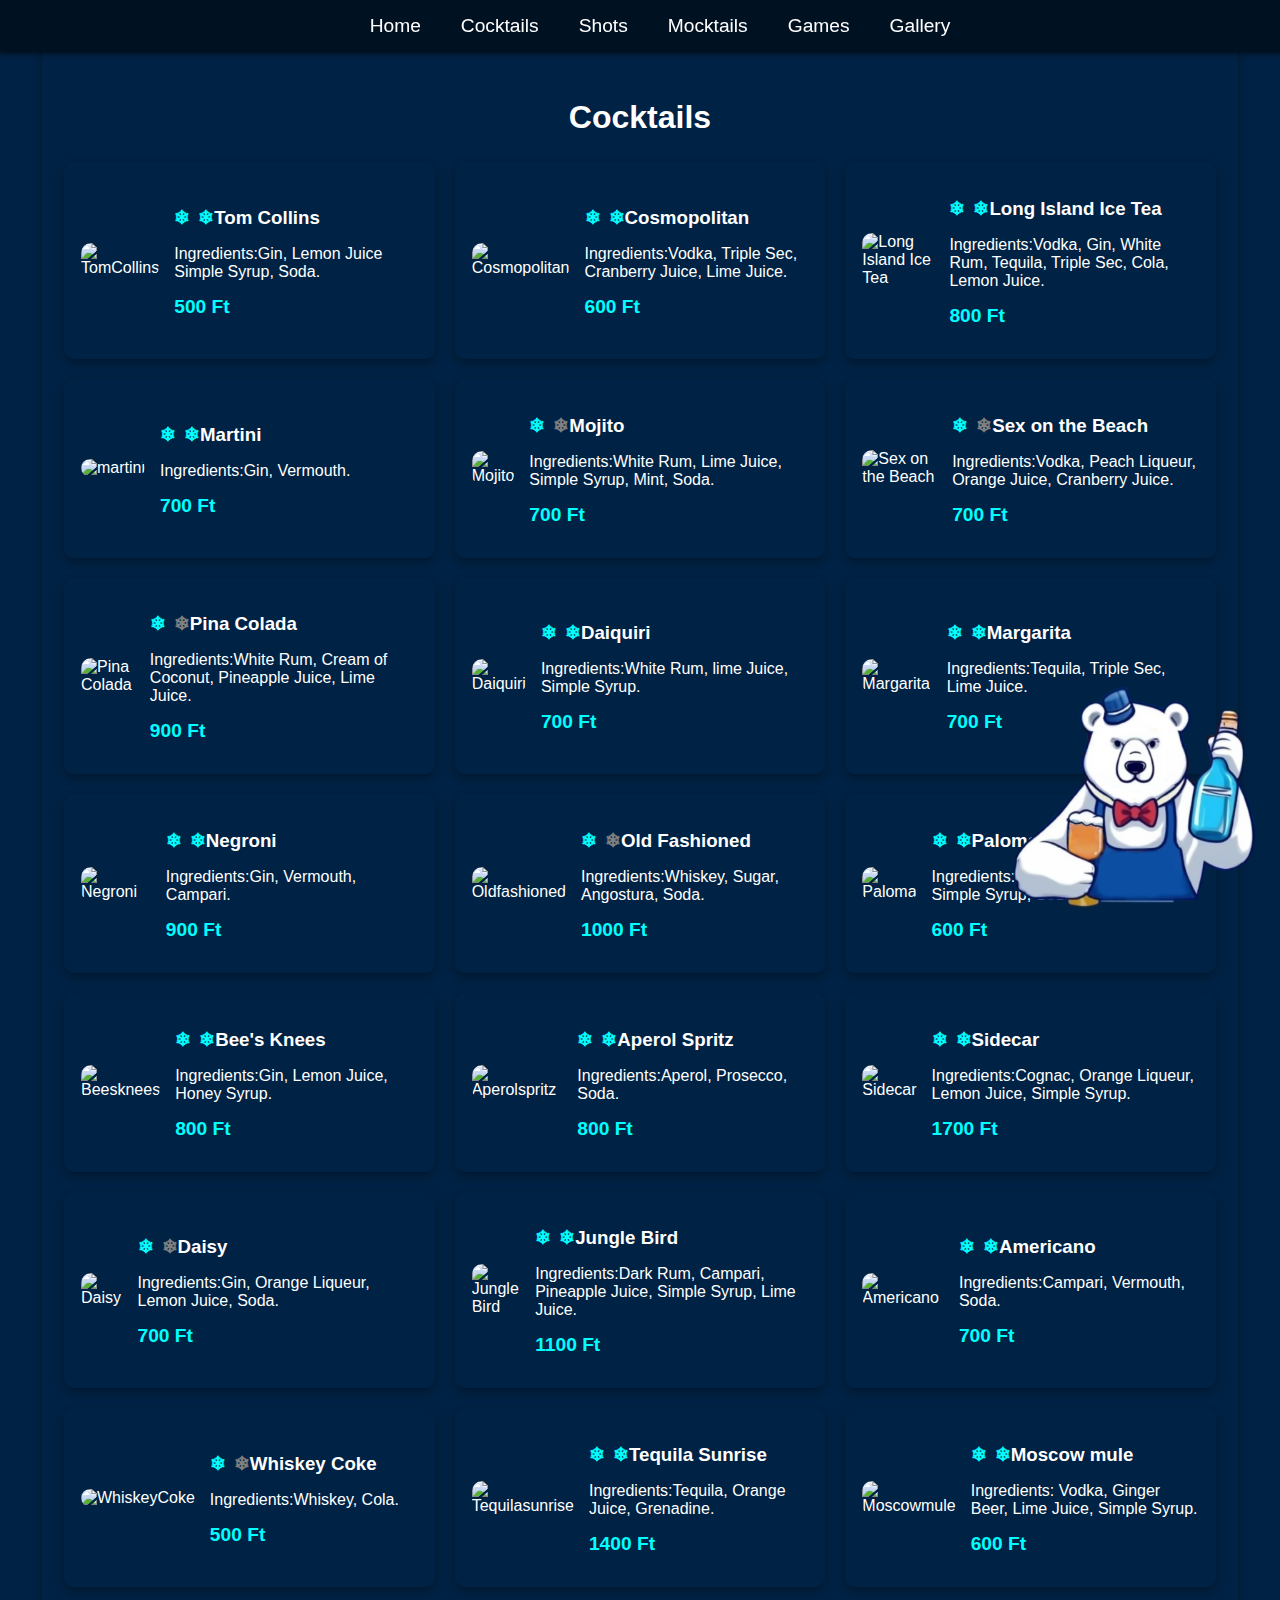
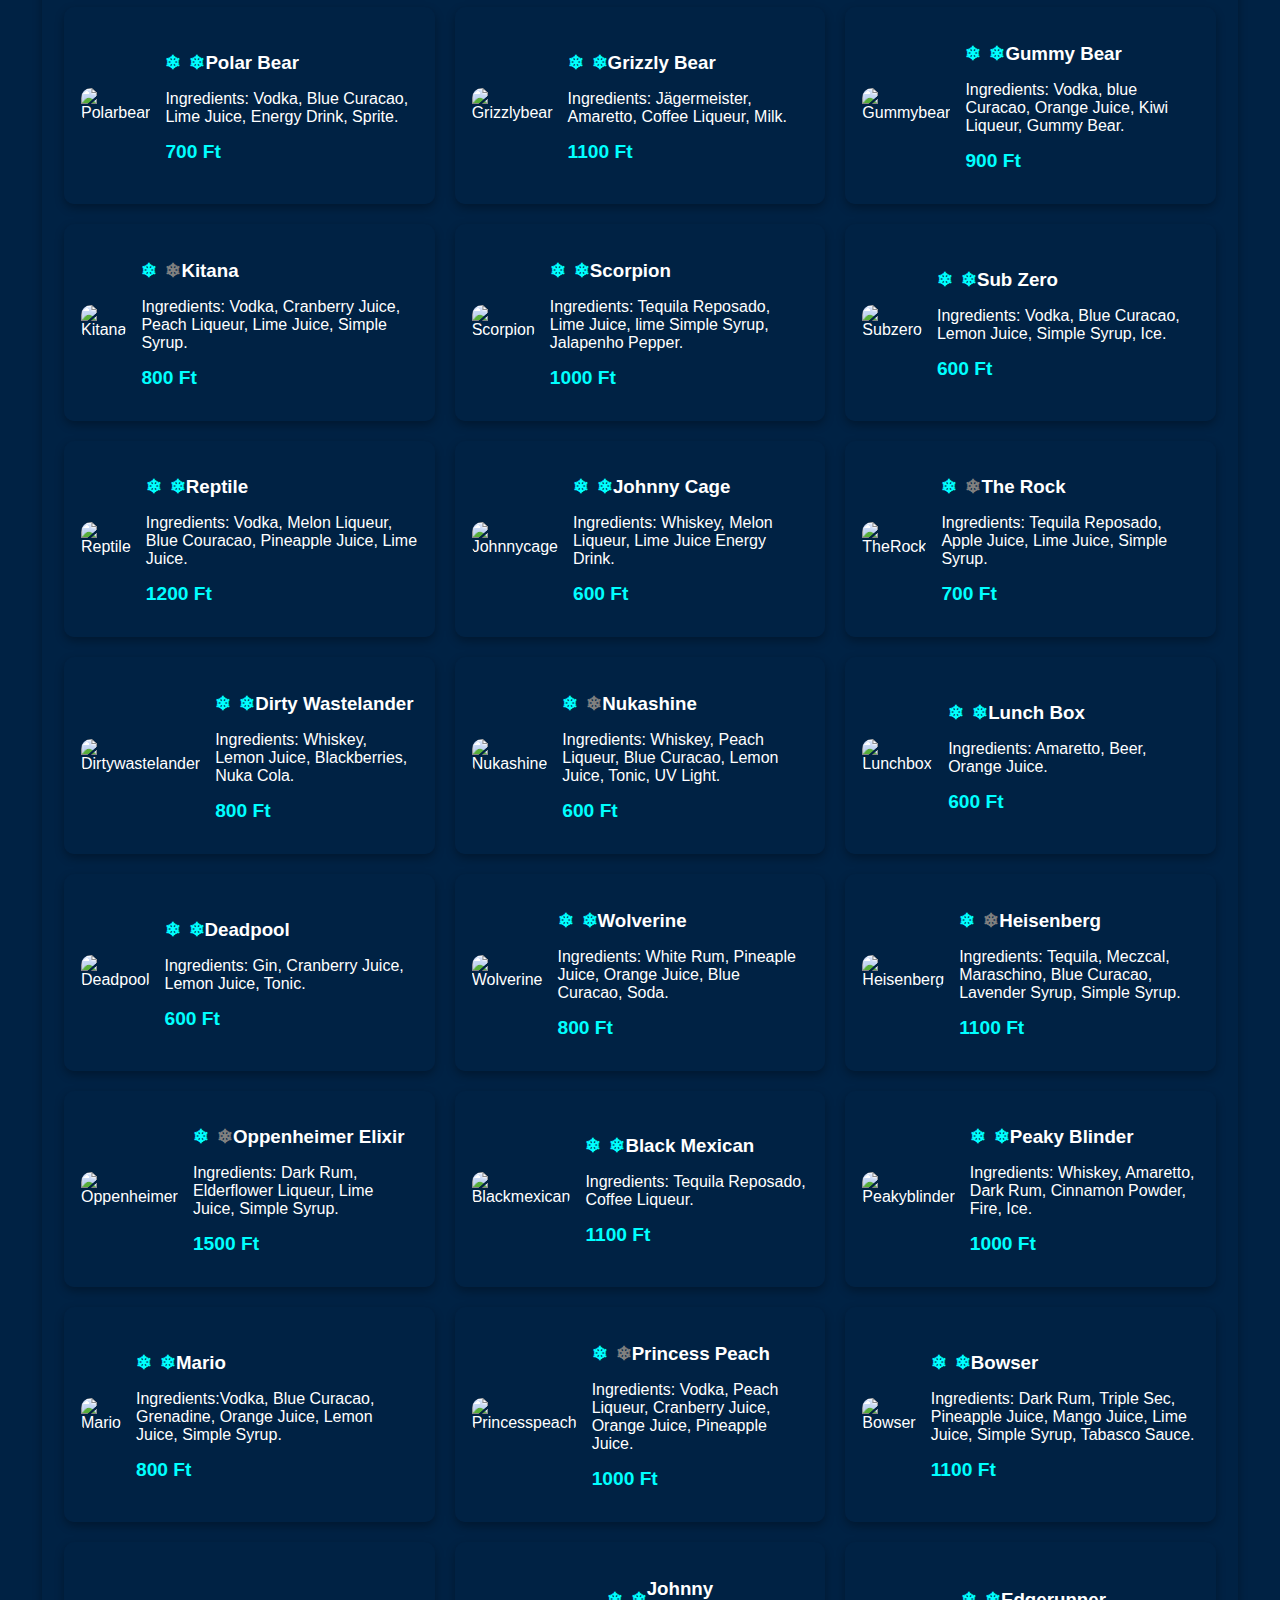
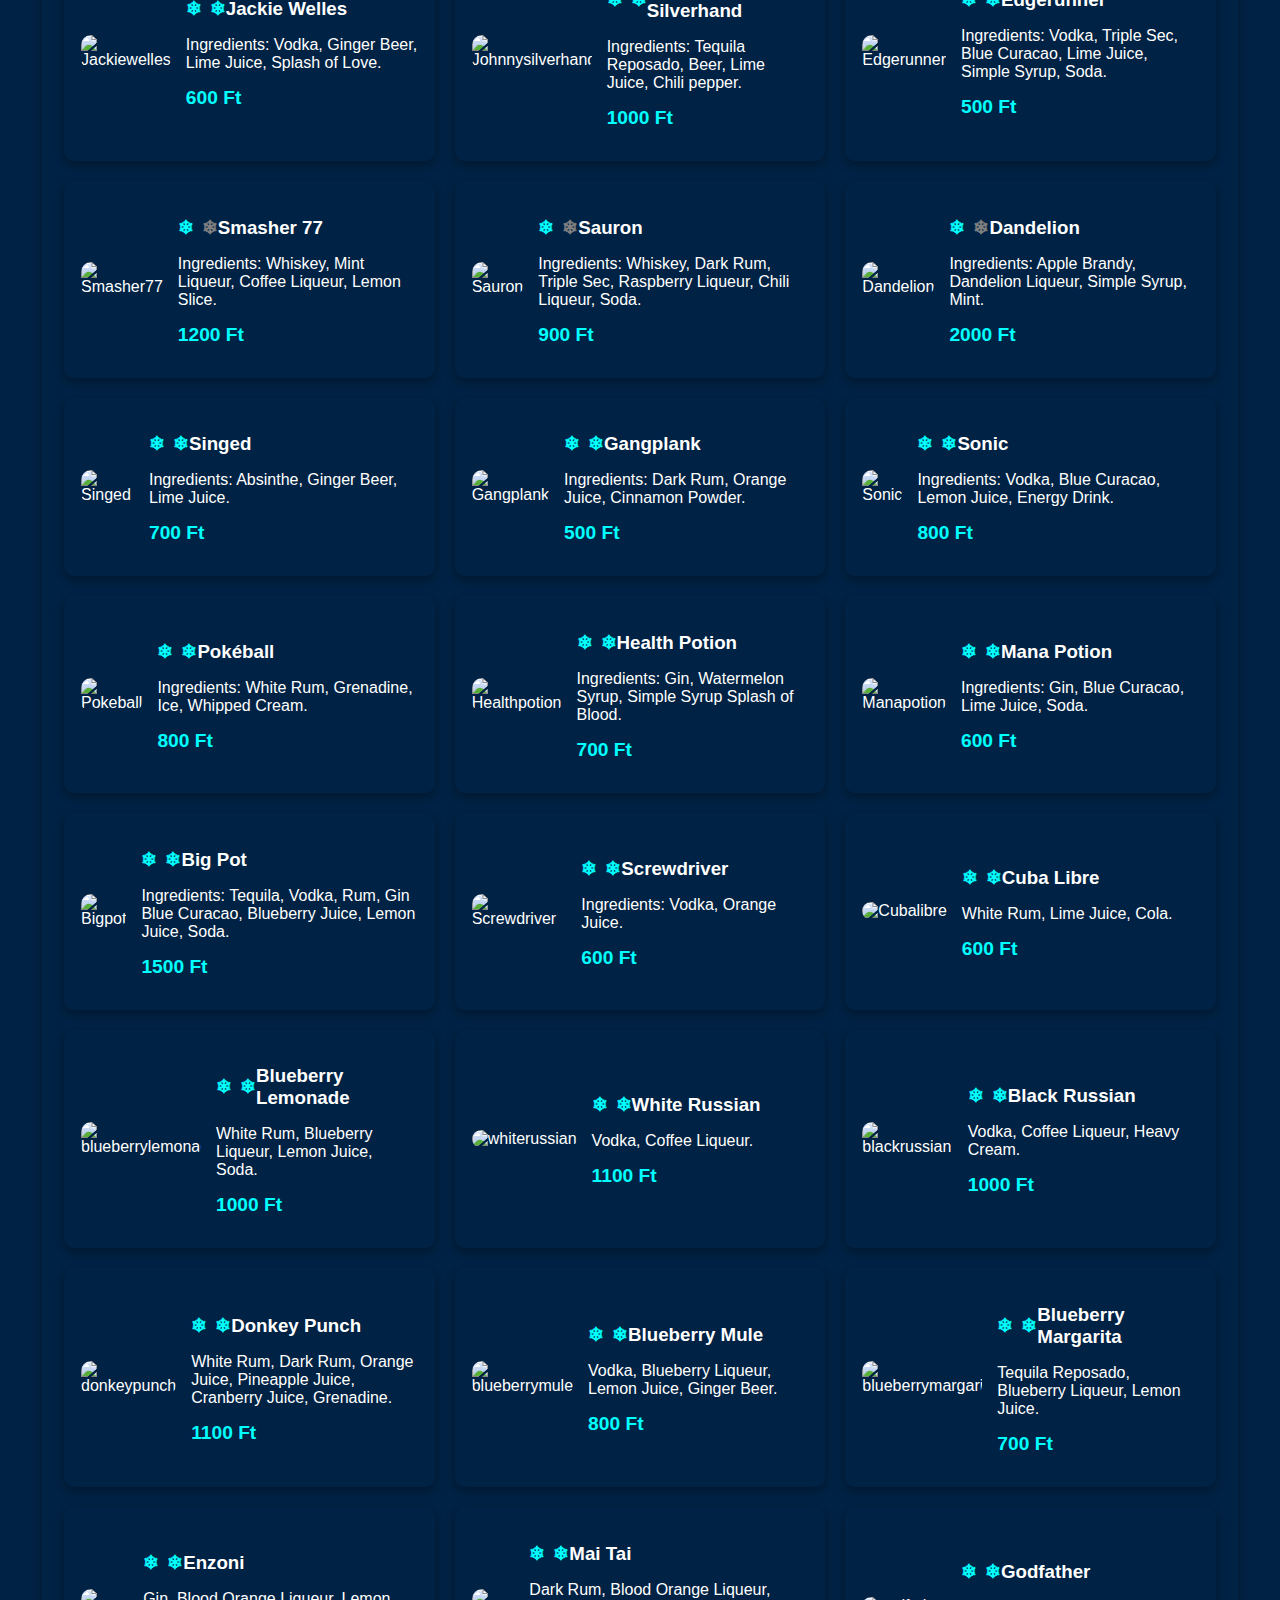
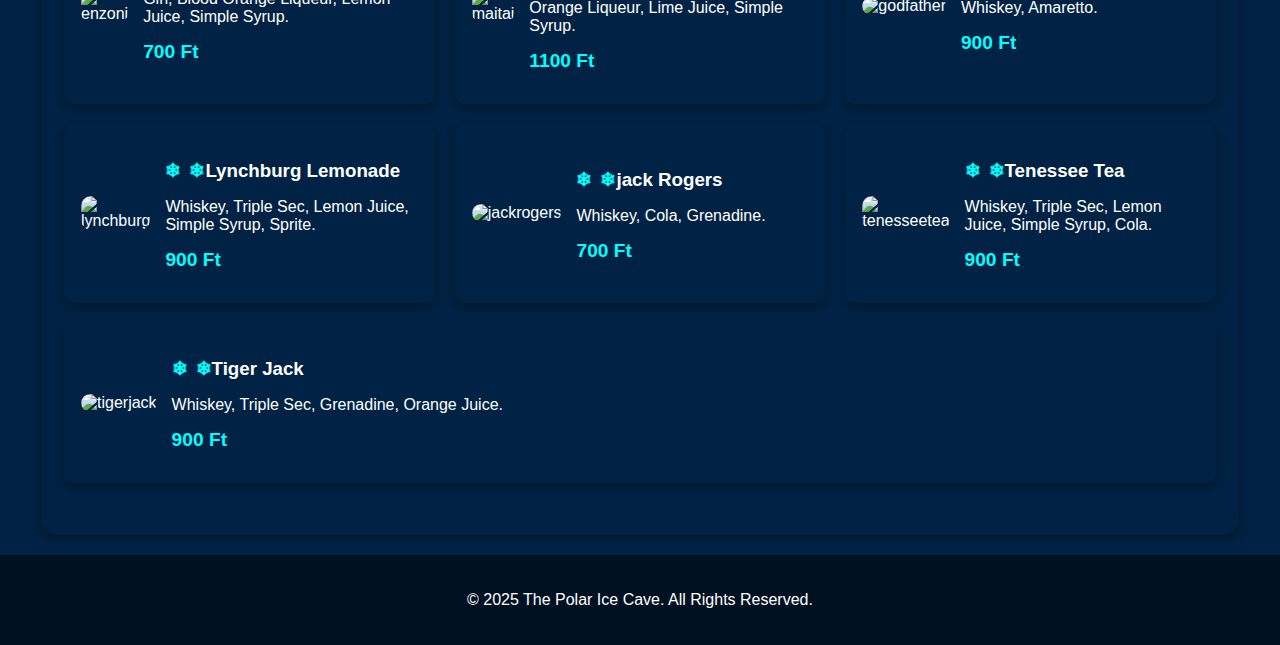
==== Pages/cocktails.html @ d359d55c "Add files via upload" ====
<!DOCTYPE html>
<html lang="en">
<head>
    <meta charset="UTF-8">
    <meta name="viewport" content="width=device-width, initial-scale=1.0">
    <title>Cocktails - The Polar Ice Cave</title>
    <link rel="stylesheet" href="../Style/style.css">
</head>
<body>

    <!-- Navigation Bar -->
    <nav class="navbar">
        <a href="../index.html">Home</a>
        <a href="cocktails.html">Cocktails</a>
        <a href="shots.html">Shots</a>
        <a href="mocktails.html">Mocktails</a>
        <a href="games.html">Games</a>
        <a href="gallery.html">Gallery</a>
    </nav>

    <!-- Page Title -->
    <!-- Menu Section: Alcoholic Drinks -->
    <div id="alcoholic" class="page">
        <h2>Cocktails</h2>
        <div class="menu">
            <div class="cocktail">
                <img src="Cocktails/tomcollins.png" alt="TomCollins">
                <div class="cocktail-content">
                    <h3><span style="color: #00ffff;">❄</span>Tom Collins</h3>
                    <p>Ingredients:Gin, Lemon Juice Simple Syrup, Soda.</p>
		    <p class="price">500 Ft</p>
                </div>
            </div>
            <div class="cocktail">
                <img src="Cocktails/cosmopolitan.png" alt="Cosmopolitan">
                <div class="cocktail-content">
                    <h3><span style="color: #00ffff;">❄</span>Cosmopolitan</h3>
                    <p>Ingredients:Vodka, Triple Sec, Cranberry Juice, Lime Juice.</p>
		    <p class="price">600 Ft</p>
                </div>
            </div>
            <div class="cocktail">
                <img src="Cocktails/longislandicetea.png" alt="Long Island Ice Tea">
                <div class="cocktail-content">
                    <h3><span style="color: #00ffff;">❄</span>Long Island Ice Tea</h3>
                    <p>Ingredients:Vodka, Gin, White Rum, Tequila, Triple Sec, Cola, Lemon Juice.</p>
		    <p class="price">800 Ft</p>
                </div>
            </div>
            <div class="cocktail">
                <img src="Cocktails/martini.png" alt="martini">
                <div class="cocktail-content">
                    <h3><span style="color: #00ffff;">❄</span>Martini</h3>
                    <p>Ingredients:Gin, Vermouth.</p>
		    <p class="price">700 Ft</p>
                </div>
            </div>
            <div class="cocktail">
                <img src="Cocktails/mojito.png" alt="Mojito">
                <div class="cocktail-content">
                    <h3><span style="color: #808080;">❄</span>Mojito</h3>
                    <p>Ingredients:White Rum, Lime Juice, Simple Syrup, Mint, Soda.</p>
		    <p class="price">700 Ft</p>
                </div>
            </div>
            <div class="cocktail">
                <img src="Cocktails/sexonthebeach.png" alt="Sex on the Beach">
                <div class="cocktail-content">
                    <h3><span style="color: #808080;">❄</span>Sex on the Beach</h3>
                    <p>Ingredients:Vodka, Peach Liqueur, Orange Juice, Cranberry Juice.</p>
		    <p class="price">700 Ft</p>
                </div>
            </div>
            <div class="cocktail">
                <img src="Cocktails/pinacolada.png" alt="Pina Colada">
                <div class="cocktail-content">
                    <h3><span style="color: #808080;">❄</span>Pina Colada</h3>
                    <p>Ingredients:White Rum, Cream of Coconut, Pineapple Juice, Lime Juice.</p>
		    <p class="price">900 Ft</p>
                </div>
            </div>
            <div class="cocktail">
                <img src="Cocktails/daiquiri.png" alt="Daiquiri">
                <div class="cocktail-content">
                    <h3><span style="color: #00ffff;">❄</span>Daiquiri</h3>
                    <p>Ingredients:White Rum, lime Juice, Simple Syrup.</p>
		    <p class="price">700 Ft</p>
                </div>
            </div>
            <div class="cocktail">
                <img src="Cocktails/margarita.png" alt="Margarita">
                <div class="cocktail-content">
                    <h3><span style="color: #00ffff;">❄</span>Margarita</h3>
                    <p>Ingredients:Tequila, Triple Sec, Lime Juice.</p>
		    <p class="price">700 Ft</p>
                </div>
            </div>
            <div class="cocktail">
                <img src="Cocktails/negroni.png" alt="Negroni">
                <div class="cocktail-content">
                    <h3><span style="color: #00ffff;">❄</span>Negroni</h3>
                    <p>Ingredients:Gin, Vermouth, Campari.</p>
		    <p class="price">900 Ft</p>
                </div>
            </div>
            <div class="cocktail">
                <img src="Cocktails/oldfashioned.png" alt="Oldfashioned">
                <div class="cocktail-content">
                    <h3><span style="color: #808080;">❄</span>Old Fashioned</h3>
                    <p>Ingredients:Whiskey, Sugar, Angostura, Soda.</p>
		    <p class="price">1000 Ft</p>
                </div>
            </div>
            <div class="cocktail">
                <img src="Cocktails/paloma.png" alt="Paloma">
                <div class="cocktail-content">
                    <h3><span style="color: #00ffff;">❄</span>Paloma</h3>
                    <p>Ingredients:Tequila, Lime Juice, Simple Syrup, Soda.</p>
		    <p class="price">600 Ft</p>
                </div>
            </div>
            <div class="cocktail">
                <img src="Cocktails/beesknees.png" alt="Beesknees">
                <div class="cocktail-content">
                    <h3><span style="color: #00ffff;">❄</span>Bee's Knees</h3>
                    <p>Ingredients:Gin, Lemon Juice, Honey Syrup.</p>
		    <p class="price">800 Ft</p>
                </div>
            </div>
            <div class="cocktail">
                <img src="Cocktails/aperolspritz.png" alt="Aperolspritz">
                <div class="cocktail-content">
                    <h3><span style="color: #00ffff;">❄</span>Aperol Spritz</h3>
                    <p>Ingredients:Aperol, Prosecco, Soda.</p>
		    <p class="price">800 Ft</p>
                </div>
            </div>
            <div class="cocktail">
                <img src="Cocktails/sidecar.png" alt="Sidecar">
                <div class="cocktail-content">
                    <h3><span style="color: #00ffff;">❄</span>Sidecar</h3>
                    <p>Ingredients:Cognac, Orange Liqueur, Lemon Juice, Simple Syrup.</p>
		    <p class="price">1700 Ft</p>
                </div>
            </div>
            <div class="cocktail">
                <img src="Cocktails/daisy.png" alt="Daisy">
                <div class="cocktail-content">
                    <h3><span style="color: #808080;">❄</span>Daisy</h3>
                    <p>Ingredients:Gin, Orange Liqueur, Lemon Juice, Soda.</p>
		    <p class="price">700 Ft</p>
                </div>
            </div>
            <div class="cocktail">
                <img src="Cocktails/junglebird.png" alt="Jungle Bird">
                <div class="cocktail-content">
                    <h3><span style="color: #00ffff;">❄</span>Jungle Bird</h3>
                    <p>Ingredients:Dark Rum, Campari, Pineapple Juice, Simple Syrup, Lime Juice.</p>
		    <p class="price">1100 Ft</p>
                </div>
            </div>
            <div class="cocktail">
                <img src="Cocktails/americano.png" alt="Americano">
                <div class="cocktail-content">
                    <h3><span style="color: #00ffff;">❄</span>Americano</h3>
                    <p>Ingredients:Campari, Vermouth, Soda.</p>
		    <p class="price">700 Ft</p>
                </div>
            </div>
            <div class="cocktail">
                <img src="Cocktails/whiskeycoke.png" alt="WhiskeyCoke">
                <div class="cocktail-content">
                    <h3><span style="color: #808080;">❄</span>Whiskey Coke</h3>
                    <p>Ingredients:Whiskey, Cola.</p>
		    <p class="price">500 Ft</p>
                </div>
            </div>
            <div class="cocktail">
                <img src="Cocktails/tequilasunrise.png" alt="Tequilasunrise">
                <div class="cocktail-content">
                    <h3><span style="color: #00ffff;">❄</span>Tequila Sunrise</h3>
                    <p>Ingredients:Tequila, Orange Juice, Grenadine.</p>
		    <p class="price">1400 Ft</p>
                </div>
            </div>
            <div class="cocktail">
                <img src="Cocktails/moscowmule.png" alt="Moscowmule">
                <div class="cocktail-content">
                    <h3><span style="color: #00ffff;">❄</span>Moscow mule</h3>
                    <p>Ingredients: Vodka, Ginger Beer, Lime Juice, Simple Syrup.</p>
		    <p class="price">600 Ft</p>
                </div>
            </div>
            <div class="cocktail">
                <img src="Cocktails/polarbear.gif" alt="Polarbear">
                <div class="cocktail-content">
                    <h3><span style="color: #00ffff;">❄</span>Polar Bear</h3>
                    <p>Ingredients: Vodka, Blue Curacao, Lime Juice, Energy Drink, Sprite.</p>
		            <p class="price">700 Ft</p>
                </div>
            </div>
            <div class="cocktail">
                <img src="Cocktails/grizzly.gif" alt="Grizzlybear">
                <div class="cocktail-content">
                    <h3><span style="color: #00ffff;">❄</span>Grizzly Bear</h3>
                    <p>Ingredients: Jägermeister, Amaretto, Coffee Liqueur, Milk.</p>
		            <p class="price">1100 Ft</p>
                </div>
            </div>
            <div class="cocktail">
                <img src="Cocktails/gummybear.png" alt="Gummybear">
                <div class="cocktail-content">
                    <h3><span style="color: #00ffff;">❄</span>Gummy Bear</h3>
                    <p>Ingredients: Vodka, blue Curacao, Orange Juice, Kiwi Liqueur, Gummy Bear.</p>
		    <p class="price">900 Ft</p>
                </div>
            </div>
            <div class="cocktail">
                <img src="Cocktails/kitana.png" alt="Kitana">
                <div class="cocktail-content">
                    <h3><span style="color: #808080;">❄</span>Kitana</h3>
                    <p>Ingredients: Vodka, Cranberry Juice, Peach Liqueur, Lime Juice, Simple Syrup.</p>
		    <p class="price">800 Ft</p>
                </div>
            </div>
            <div class="cocktail">
                <img src="Cocktails/scorpion.png" alt="Scorpion">
                <div class="cocktail-content">
                    <h3><span style="color: #00ffff;">❄</span>Scorpion</h3>
                    <p>Ingredients: Tequila Reposado, Lime Juice, lime Simple Syrup, Jalapenho Pepper.</p>
		    <p class="price">1000 Ft</p>
                </div>
            </div>
            <div class="cocktail">
                <img src="Cocktails/subzero.png" alt="Subzero">
                <div class="cocktail-content">
                    <h3><span style="color: #00ffff;">❄</span>Sub Zero</h3>
                    <p>Ingredients: Vodka, Blue Curacao, Lemon Juice, Simple Syrup, Ice.</p>
		    <p class="price">600 Ft</p>
                </div>
            </div>
            <div class="cocktail">
                <img src="Cocktails/reptile.png" alt="Reptile">
                <div class="cocktail-content">
                    <h3><span style="color: #00ffff;">❄</span>Reptile</h3>
                    <p>Ingredients: Vodka, Melon Liqueur, Blue Couracao, Pineapple Juice, Lime Juice.</p>
		    <p class="price">1200 Ft</p>
                </div>
            </div>
            <div class="cocktail">
                <img src="Cocktails/johnnycage.png" alt="Johnnycage">
                <div class="cocktail-content">
                    <h3><span style="color: #00ffff;">❄</span>Johnny Cage</h3>
                    <p>Ingredients: Whiskey, Melon Liqueur, Lime Juice Energy Drink.</p>
		    <p class="price">600 Ft</p>
                </div>
            </div>
            <div class="cocktail">
                <img src="Cocktails/therock.gif" alt="TheRock">
                <div class="cocktail-content">
                    <h3><span style="color: #808080;">❄</span>The Rock</h3>
                    <p>Ingredients: Tequila Reposado, Apple Juice, Lime Juice, Simple Syrup.</p>
		    <p class="price">700 Ft</p>
                </div>
            </div>
            <div class="cocktail">
                <img src="Cocktails/dirtywastelander.png" alt="Dirtywastelander">
                <div class="cocktail-content">
                    <h3><span style="color: #00ffff;">❄</span>Dirty Wastelander</h3>
                    <p>Ingredients: Whiskey, Lemon Juice, Blackberries, Nuka Cola.</p>
		    <p class="price">800 Ft</p>
                </div>
            </div>
            <div class="cocktail">
                <img src="Cocktails/nukashine.gif" alt="Nukashine">
                <div class="cocktail-content">
                    <h3><span style="color: #808080;">❄</span>Nukashine</h3>
                    <p>Ingredients: Whiskey, Peach Liqueur, Blue Curacao, Lemon Juice, Tonic, UV Light.</p>
		    <p class="price">600 Ft</p>
                </div>
            </div>
            <div class="cocktail">
                <img src="Cocktails/lunchbox.png" alt="Lunchbox">
                <div class="cocktail-content">
                    <h3><span style="color: #00ffff;">❄</span>Lunch Box</h3>
                    <p>Ingredients: Amaretto, Beer, Orange Juice.</p>
		    <p class="price">600 Ft</p>
                </div>
            </div>
            <div class="cocktail">
                <img src="Cocktails/deadpool.gif" alt="Deadpool">
                <div class="cocktail-content">
                    <h3><span style="color: #00ffff;">❄</span>Deadpool</h3>
                    <p>Ingredients: Gin, Cranberry Juice, Lemon Juice, Tonic.</p>
		    <p class="price">600 Ft</p>
                </div>
            </div>
            <div class="cocktail">
                <img src="Cocktails/wolverine.gif" alt="Wolverine">
                <div class="cocktail-content">
                    <h3><span style="color: #00ffff;">❄</span>Wolverine</h3>
                    <p>Ingredients: White Rum, Pineaple Juice, Orange Juice, Blue Curacao, Soda.</p>
		    <p class="price">800 Ft</p>
                </div>
            </div>
            <div class="cocktail">
                <img src="Cocktails/heisenberg.png" alt="Heisenberg">
                <div class="cocktail-content">
                    <h3><span style="color: #808080;">❄</span>Heisenberg</h3>
                    <p>Ingredients: Tequila, Meczcal, Maraschino, Blue Curacao, Lavender Syrup, Simple Syrup.</p>
		    <p class="price">1100 Ft</p>
                </div>
            </div>
            <div class="cocktail">
                <img src="Cocktails/oppenheimer.png" alt="Oppenheimer">
                <div class="cocktail-content">
                    <h3><span style="color: #808080;">❄</span>Oppenheimer Elixir</h3>
                    <p>Ingredients: Dark Rum, Elderflower Liqueur, Lime Juice, Simple Syrup.</p>
		    <p class="price">1500 Ft</p>
                </div>
            </div>
            <div class="cocktail">
                <img src="Cocktails/blackmexican.png" alt="Blackmexican">
                <div class="cocktail-content">
                    <h3><span style="color: #00ffff;">❄</span>Black Mexican</h3>
                    <p>Ingredients: Tequila Reposado, Coffee Liqueur.</p>
		    <p class="price">1100 Ft</p>
                </div>
            </div>
            <div class="cocktail">
                <img src="Cocktails/peakyblinders.png" alt="Peakyblinder">
                <div class="cocktail-content">
                    <h3><span style="color: #00ffff;">❄</span>Peaky Blinder</h3>
                    <p>Ingredients: Whiskey, Amaretto, Dark Rum, Cinnamon Powder, Fire, Ice.</p>
		    <p class="price">1000 Ft</p>
                </div>
            </div>
            <div class="cocktail">
                <img src="Cocktails/mario.gif" alt="Mario">
                <div class="cocktail-content">
                    <h3><span style="color: #00ffff;">❄</span>Mario</h3>
                    <p>Ingredients:Vodka, Blue Curacao, Grenadine, Orange Juice, Lemon Juice, Simple Syrup.</p>
		    <p class="price">800 Ft</p>
                </div>
            </div>
            <div class="cocktail">
                <img src="Cocktails/princesspeach.png" alt="Princesspeach">
                <div class="cocktail-content">
                    <h3><span style="color: #808080;">❄</span>Princess Peach</h3>
                    <p>Ingredients: Vodka, Peach Liqueur, Cranberry Juice, Orange Juice, Pineapple Juice.</p>
		    <p class="price">1000 Ft</p>
                </div>
            </div>
            <div class="cocktail">
                <img src="Cocktails/bowser.png" alt="Bowser">
                <div class="cocktail-content">
                    <h3><span style="color: #00ffff;">❄</span>Bowser</h3>
                    <p>Ingredients: Dark Rum, Triple Sec, Pineapple Juice, Mango Juice, Lime Juice, Simple Syrup, Tabasco Sauce.</p>
		    <p class="price">1100 Ft</p>
                </div>
            </div>
            <div class="cocktail">
                <img src="Cocktails/jackiewelles.gif" alt="Jackiewelles">
                <div class="cocktail-content">
                    <h3><span style="color: #00ffff;">❄</span>Jackie Welles</h3>
                    <p>Ingredients: Vodka, Ginger Beer, Lime Juice, Splash of Love.</p>
		    <p class="price">600 Ft</p>
                </div>
            </div>
            <div class="cocktail">
                <img src="Cocktails/johnnysilverhand.gif" alt="Johnnysilverhand">
                <div class="cocktail-content">
                    <h3><span style="color: #00ffff;">❄</span>Johnny Silverhand</h3>
                    <p>Ingredients: Tequila Reposado, Beer, Lime Juice, Chili pepper.</p>
		    <p class="price">1000 Ft</p>
                </div>
            </div>
            <div class="cocktail">
                <img src="Cocktails/edgerunner.gif" alt="Edgerunner">
                <div class="cocktail-content">
                    <h3><span style="color: #00ffff;">❄</span>Edgerunner</h3>
                    <p>Ingredients: Vodka, Triple Sec, Blue Curacao, Lime Juice, Simple Syrup, Soda.</p>
		    <p class="price">500 Ft</p>
                </div>
            </div>
            <div class="cocktail">
                <img src="Cocktails/smasher77.png" alt="Smasher77">
                <div class="cocktail-content">
                    <h3><span style="color: #808080;">❄</span>Smasher 77</h3>
                    <p>Ingredients: Whiskey, Mint Liqueur, Coffee Liqueur, Lemon Slice.</p>
		    <p class="price">1200 Ft</p>
                </div>
            </div>
            <div class="cocktail">
                <img src="Cocktails/sauron.png" alt="Sauron">
                <div class="cocktail-content">
                    <h3><span style="color: #808080;">❄</span>Sauron</h3>
                    <p>Ingredients: Whiskey, Dark Rum, Triple Sec, Raspberry Liqueur, Chili Liqueur, Soda.</p>
		    <p class="price">900 Ft</p>
                </div>
            </div>
            <div class="cocktail">
                <img src="Cocktails/dandelion.png" alt="Dandelion">
                <div class="cocktail-content">
                    <h3><span style="color: #808080;">❄</span>Dandelion</h3>
                    <p>Ingredients: Apple Brandy, Dandelion Liqueur, Simple Syrup, Mint.</p>
		    <p class="price">2000 Ft</p>
                </div>
            </div>
            <div class="cocktail">
                <img src="Cocktails/singed.gif" alt="Singed">
                <div class="cocktail-content">
                    <h3><span style="color: #00ffff;">❄</span>Singed</h3>
                    <p>Ingredients: Absinthe, Ginger Beer, Lime Juice.</p>
		    <p class="price">700 Ft</p>
                </div>
            </div>
            <div class="cocktail">
                <img src="Cocktails/gangplank.gif" alt="Gangplank">
                <div class="cocktail-content">
                    <h3><span style="color: #00ffff;">❄</span>Gangplank</h3>
                    <p>Ingredients: Dark Rum, Orange Juice, Cinnamon Powder.</p>
		    <p class="price">500 Ft</p>
                </div>
            </div>
            <div class="cocktail">
                <img src="Cocktails/sonic.gif" alt="Sonic">
                <div class="cocktail-content">
                    <h3><span style="color: #00ffff;">❄</span>Sonic</h3>
                    <p>Ingredients: Vodka, Blue Curacao, Lemon Juice, Energy Drink.</p>
		    <p class="price">800 Ft</p>
                </div>
            </div>
            <div class="cocktail">
                <img src="Cocktails/pokeball.png" alt="Pokeball">
                <div class="cocktail-content">
                    <h3><span style="color: #00ffff;">❄</span>Pokéball</h3>
                    <p>Ingredients: White Rum, Grenadine, Ice, Whipped Cream.</p>
		    <p class="price">800 Ft</p>
                </div>
            </div>
            <div class="cocktail">
                <img src="Cocktails/healthpotion.png" alt="Healthpotion">
                <div class="cocktail-content">
                    <h3><span style="color: #00ffff;">❄</span>Health Potion</h3>
                    <p>Ingredients: Gin, Watermelon Syrup, Simple Syrup Splash of Blood.</p>
		    <p class="price">700 Ft</p>
                </div>
            </div>
            <div class="cocktail">
                <img src="Cocktails/manapotion.png" alt="Manapotion">
                <div class="cocktail-content">
                    <h3><span style="color: #00ffff;">❄</span>Mana Potion</h3>
                    <p>Ingredients: Gin, Blue Curacao, Lime Juice, Soda.</p>
		    <p class="price">600 Ft</p>
                </div>
            </div>
            <div class="cocktail">
                <img src="Cocktails/bigpot.png" alt="Bigpot">
                <div class="cocktail-content">
                    <h3><span style="color: #00ffff;">❄</span>Big Pot</h3>
                    <p>Ingredients: Tequila, Vodka, Rum, Gin Blue Curacao, Blueberry Juice, Lemon Juice, Soda.</p>
		    <p class="price">1500 Ft</p>
                </div>
            </div>
            <div class="cocktail">
                <img src="Cocktails/screwdriver.png" alt="Screwdriver">
                <div class="cocktail-content">
                    <h3><span style="color: #00ffff;">❄</span>Screwdriver</h3>
                    <p>Ingredients: Vodka, Orange Juice.</p>
		    <p class="price">600 Ft</p>
                </div>
            </div>
            <div class="cocktail">
                <img src="Cocktails/cubalibre.png" alt="Cubalibre">
                <div class="cocktail-content">
                    <h3><span style="color: #00ffff;">❄</span>Cuba Libre</h3>
                    <p>White Rum, Lime Juice, Cola.</p>
		    <p class="price">600 Ft</p>
                </div>
            </div>
            <div class="cocktail">
                <img src="Cocktails/blueberrylemonade.png" alt="blueberrylemonade">
                <div class="cocktail-content">
                    <h3><span style="color: #00ffff;">❄</span>Blueberry Lemonade</h3>
                    <p>White Rum, Blueberry Liqueur, Lemon Juice, Soda.</p>
		    <p class="price">1000 Ft</p>
                </div>
            </div>
            <div class="cocktail">
                <img src="Cocktails/whiterussian.png" alt="whiterussian">
                <div class="cocktail-content">
                    <h3><span style="color: #00ffff;">❄</span>White Russian</h3>
                    <p>Vodka, Coffee Liqueur.</p>
		    <p class="price">1100 Ft</p>
                </div>
            </div>
            <div class="cocktail">
                <img src="Cocktails/blackrussian.png" alt="blackrussian">
                <div class="cocktail-content">
                    <h3><span style="color: #00ffff;">❄</span>Black Russian</h3>
                    <p>Vodka, Coffee Liqueur, Heavy Cream.</p>
		    <p class="price">1000 Ft</p>
                </div>
            </div>
            <div class="cocktail">
                <img src="Cocktails/donkeypunch.png" alt="donkeypunch">
                <div class="cocktail-content">
                    <h3><span style="color: #00ffff;">❄</span>Donkey Punch</h3>
                    <p>White Rum, Dark Rum, Orange Juice, Pineapple Juice, Cranberry Juice, Grenadine.</p>
		    <p class="price">1100 Ft</p>
                </div>
            </div>
            <div class="cocktail">
                <img src="Cocktails/blueberrymule.png" alt="blueberrymule">
                <div class="cocktail-content">
                    <h3><span style="color: #00ffff;">❄</span>Blueberry Mule</h3>
                    <p>Vodka, Blueberry Liqueur, Lemon Juice, Ginger Beer.</p>
		    <p class="price">800 Ft</p>
                </div>
            </div>
            <div class="cocktail">
                <img src="Cocktails/blueberrymargarita.png" alt="blueberrymargarita">
                <div class="cocktail-content">
                    <h3><span style="color: #00ffff;">❄</span>Blueberry Margarita</h3>
                    <p>Tequila Reposado, Blueberry Liqueur, Lemon Juice.</p>
		    <p class="price">700 Ft</p>
                </div>
            </div>
            <div class="cocktail">
                <img src="Cocktails/enzoni.png" alt="enzoni">
                <div class="cocktail-content">
                    <h3><span style="color: #00ffff;">❄</span>Enzoni</h3>
                    <p>Gin, Blood Orange Liqueur, Lemon Juice, Simple Syrup.</p>
		    <p class="price">700 Ft</p>
                </div>
            </div>
            <div class="cocktail">
                <img src="Cocktails/maitai.png" alt="maitai">
                <div class="cocktail-content">
                    <h3><span style="color: #00ffff;">❄</span>Mai Tai</h3>
                    <p>Dark Rum, Blood Orange Liqueur, Orange Liqueur, Lime Juice, Simple Syrup.</p>
		    <p class="price">1100 Ft</p>
                </div>
            </div>
            <div class="cocktail">
                <img src="Cocktails/godfather.png" alt="godfather">
                <div class="cocktail-content">
                    <h3><span style="color: #00ffff;">❄</span>Godfather</h3>
                    <p>Whiskey, Amaretto.</p>
		    <p class="price">900 Ft</p>
                </div>
            </div>
            <div class="cocktail">
                <img src="Cocktails/lynchburg.png" alt="lynchburg">
                <div class="cocktail-content">
                    <h3><span style="color: #00ffff;">❄</span>Lynchburg Lemonade</h3>
                    <p>Whiskey, Triple Sec, Lemon Juice, Simple Syrup, Sprite.</p>
		    <p class="price">900 Ft</p>
                </div>
            </div>
            <div class="cocktail">
                <img src="Cocktails/jackrogers.png" alt="jackrogers">
                <div class="cocktail-content">
                    <h3><span style="color: #00ffff;">❄</span>jack Rogers</h3>
                    <p>Whiskey, Cola, Grenadine.</p>
		    <p class="price">700 Ft</p>
                </div>
            </div>
            <div class="cocktail">
                <img src="Cocktails/tenesseetea.png" alt="tenesseetea">
                <div class="cocktail-content">
                    <h3><span style="color: #00ffff;">❄</span>Tenessee Tea</h3>
                    <p>Whiskey, Triple Sec, Lemon Juice, Simple Syrup, Cola.</p>
		    <p class="price">900 Ft</p>
                </div>
            </div>
            <div class="cocktail">
                <img src="Cocktails/tigerjack.png" alt="tigerjack">
                <div class="cocktail-content">
                    <h3><span style="color: #00ffff;">❄</span>Tiger Jack</h3>
                    <p>Whiskey, Triple Sec, Grenadine, Orange Juice.</p>
		    <p class="price">900 Ft</p>
                </div>
            </div>
        </div>
    </div>

    <!-- Floating Polar Bear with Message -->
    <div class="polar-bear">
        <img src="../Style/polar-bear.png" alt="Polar Bear" class="floating-image">
        <div class="message-box">Try our signature cocktails!</div>
    </div>
    <!-- JavaScript for Message Box -->
    <script>
        document.addEventListener("DOMContentLoaded", () => {
            const messageBox = document.getElementById("message-box");

            // Define messages for each drink
            const drinkMessages = {
                "mojito": "Mojito: A refreshing blend of mint and lime!",
                "pálesz": "Pálesz: Magyar cucc",
                "virgin-mojito": "Virgin Mojito: Perfect for a sober chill!"
            };

            // Add event listeners to cocktail cards
            document.querySelectorAll(".cocktail").forEach(cocktail => {
                cocktail.addEventListener("mouseenter", () => {
                    const drinkName = cocktail.querySelector("h3").textContent.toLowerCase().replace(" ", "-");
                    if (drinkMessages[drinkName]) {
                        messageBox.textContent = drinkMessages[drinkName];
                        messageBox.style.display = "block";
                    }
                });

                cocktail.addEventListener("mouseleave", () => {
                    messageBox.style.display = "none";
                });
            });
        });
    </script>
    <!-- Snowflake Animation Script -->
    <script>
        const body = document.body;

        function createSnowflake() {
            const snowflake = document.createElement('div');
            snowflake.classList.add('snowflake');
            snowflake.textContent = '❄';
            
            // Randomize snowflake position, size, and duration
            snowflake.style.left = Math.random() * 100 + 'vw';
            snowflake.style.animationDuration = Math.random() * 3 + 2 + 's';
            snowflake.style.fontSize = Math.random() * 1.5 + 1 + 'em';

            body.appendChild(snowflake);

            // Remove the snowflake after it finishes falling
            setTimeout(() => {
                snowflake.remove();
            }, 5000);
        }

        // Generate snowflakes every 300ms
        setInterval(createSnowflake, 300);
    </script>
    <!-- Footer -->
    <footer>
        <p>&copy; 2025 The Polar Ice Cave. All Rights Reserved.</p>
    </footer>

</body>
</html>
---- Style/style.css ----
/* General Page Styling */
body {
    margin: 0;
    font-family: 'Arial', sans-serif;
    background-color: #002244;
    color: #ffffff;
    overflow-x: hidden;
    background-image: url('ice-border2.png');
    background-size: 100% 100%;
    background-position: center;
    background-repeat: no-repeat;
}

/* Snowflake Styles */
.snowflake {
    position: fixed;
    top: -50px;
    color: #ffffff;
    font-size: 1.5em;
    pointer-events: none;
    animation: fall linear infinite;
}
@keyframes fall {
    0% {
        transform: translateY(-100px) rotate(0deg);
        opacity: 1;
    }
    90% {
        opacity: 1;
        }
        100% {
            transform: translateY(100vh) rotate(360deg);
            opacity: 0;
        }
    }
/* Navigation Bar */
.navbar {
    position: fixed;
    top: 0;
    width: 100%;
    background-color: #001122;
    padding: 10px 20px;
    display: flex;
    justify-content: center;
    gap: 20px;
    z-index: 1000;
    box-shadow: 0 2px 5px rgba(0, 0, 0, 0.5);
}
.navbar a {
    color: #ffffff;
    text-decoration: none;
    font-size: 1.2em;
    padding: 5px 10px;
    transition: color 0.3s;
}
.navbar a:hover {
    color: #00ffff;
}

/* Cover Section */
.cover {
    display: flex;
    justify-content: center;
    align-items: center;
    height: 100vh;
    background-image: url('cover.png');
    background-size: cover;
    background-position: center;
}
/* Price Text */
.price {
    font-size: 1.2em;
    font-weight: bold;
   color: #00ffff;
    margin-top: 5px;
}
/* Book Style Pages */
.page {
    padding: 50px 20px;
    margin: 20px auto;
    max-width: 90%;
    background: rgba(0, 34, 68, 0.7);
    color: #ffffff;
    border-radius: 15px;
    box-shadow: 0 4px 10px rgba(0, 0, 0, 0.3);
    position: relative;
    border: 2px solid transparent;
    transition: border-color 0.3s ease, box-shadow 0.3s ease;
}
.page:hover {
    border-color: #00ffff;
    box-shadow: 0 0 15px #00ffff;
}
.page h2 {
    text-align: center;
    font-size: 2em;
    color: #ffffff;
}

/* Drink Menu */
.menu {
    display: flex;
    flex-wrap: wrap;
    gap: 20px;
    justify-content: center;
}
.cocktail {
    display: flex;
    flex: 1 1 calc(33.333% - 20px);
    box-sizing: border-box;
    background: rgba(0, 34, 68, 0.7);
    color: #ffffff;
    border-radius: 10px;
    padding: 15px;
    align-items: center;
    text-align: left;
    box-shadow: 0 4px 10px rgba(0, 0, 0, 0.3);
    border: 2px solid transparent;
    transition: border-color 0.3s ease, box-shadow 0.3s ease;
}
.cocktail:hover {
    border-color: #00ffff;
    box-shadow: 0 0 15px #00ffff;
}
.cocktail img {
    max-width: 120px;
    max-height: 120px;
    border-radius: 10px;
    margin-right: 15px;
}
.cocktail-content {
    flex-grow: 1;
}
.cocktail-content h3 {
    margin-bottom: 10px;
    display: flex;
    align-items: center;
}
.cocktail-content h3::before {
    content: '\2744'; /* Unicode for snowflake */
    color: #00ffff;
    margin-right: 8px;
}
.cocktail-content p {
    margin-bottom: 15px;
}

/* Gallery Section */
.gallery {
    display: flex;
    flex-wrap: wrap;
    justify-content: center;
    gap: 15px;
    padding: 20px;
}
.gallery img {
    width: 200px;
    height: 200px;
    object-fit: cover;
    border: 5px solid white;
    border-radius: 10px;
    transition: border-color 0.3s ease, box-shadow 0.3s ease;
}
.gallery img:hover {
    border-color: #00ffff;
    box-shadow: 0 0 15px #00ffff;
}

/* Footer */
footer {
    text-align: center;
    padding: 20px;
    background-color: #001122;
    color: #ffffff;
}

/* Floating Image and Message Box */
.polar-bear {
    position: fixed;
    bottom: -30px;
    right: 20px;
    z-index: 1000;
}
.floating-image {
    width: 250px;
    height: auto;
}
.message-box {
    position: absolute;
    bottom: 120px;
    right: 10px;
    padding: 10px 15px;
    background: rgba(255, 255, 255, 0.9);
    color: #002244;
    border-radius: 10px;
    box-shadow: 0 4px 10px rgba(0, 0, 0, 0.3);
    font-size: 0.9em;
    line-height: 1.4;
    width: 200px;
    display: none;
    text-align: center;
}
.message-box::after {
    content: '';
    position: absolute;
    bottom: -10px;
    right: 20px;
    width: 0;
    height: 0;
    border-style: solid;
    border-width: 10px 10px 0 10px;
    border-color: rgba(255, 255, 255, 0.9) transparent transparent transparent;
}

/* Smooth Scrolling */
html {
    scroll-behavior: smooth;
}
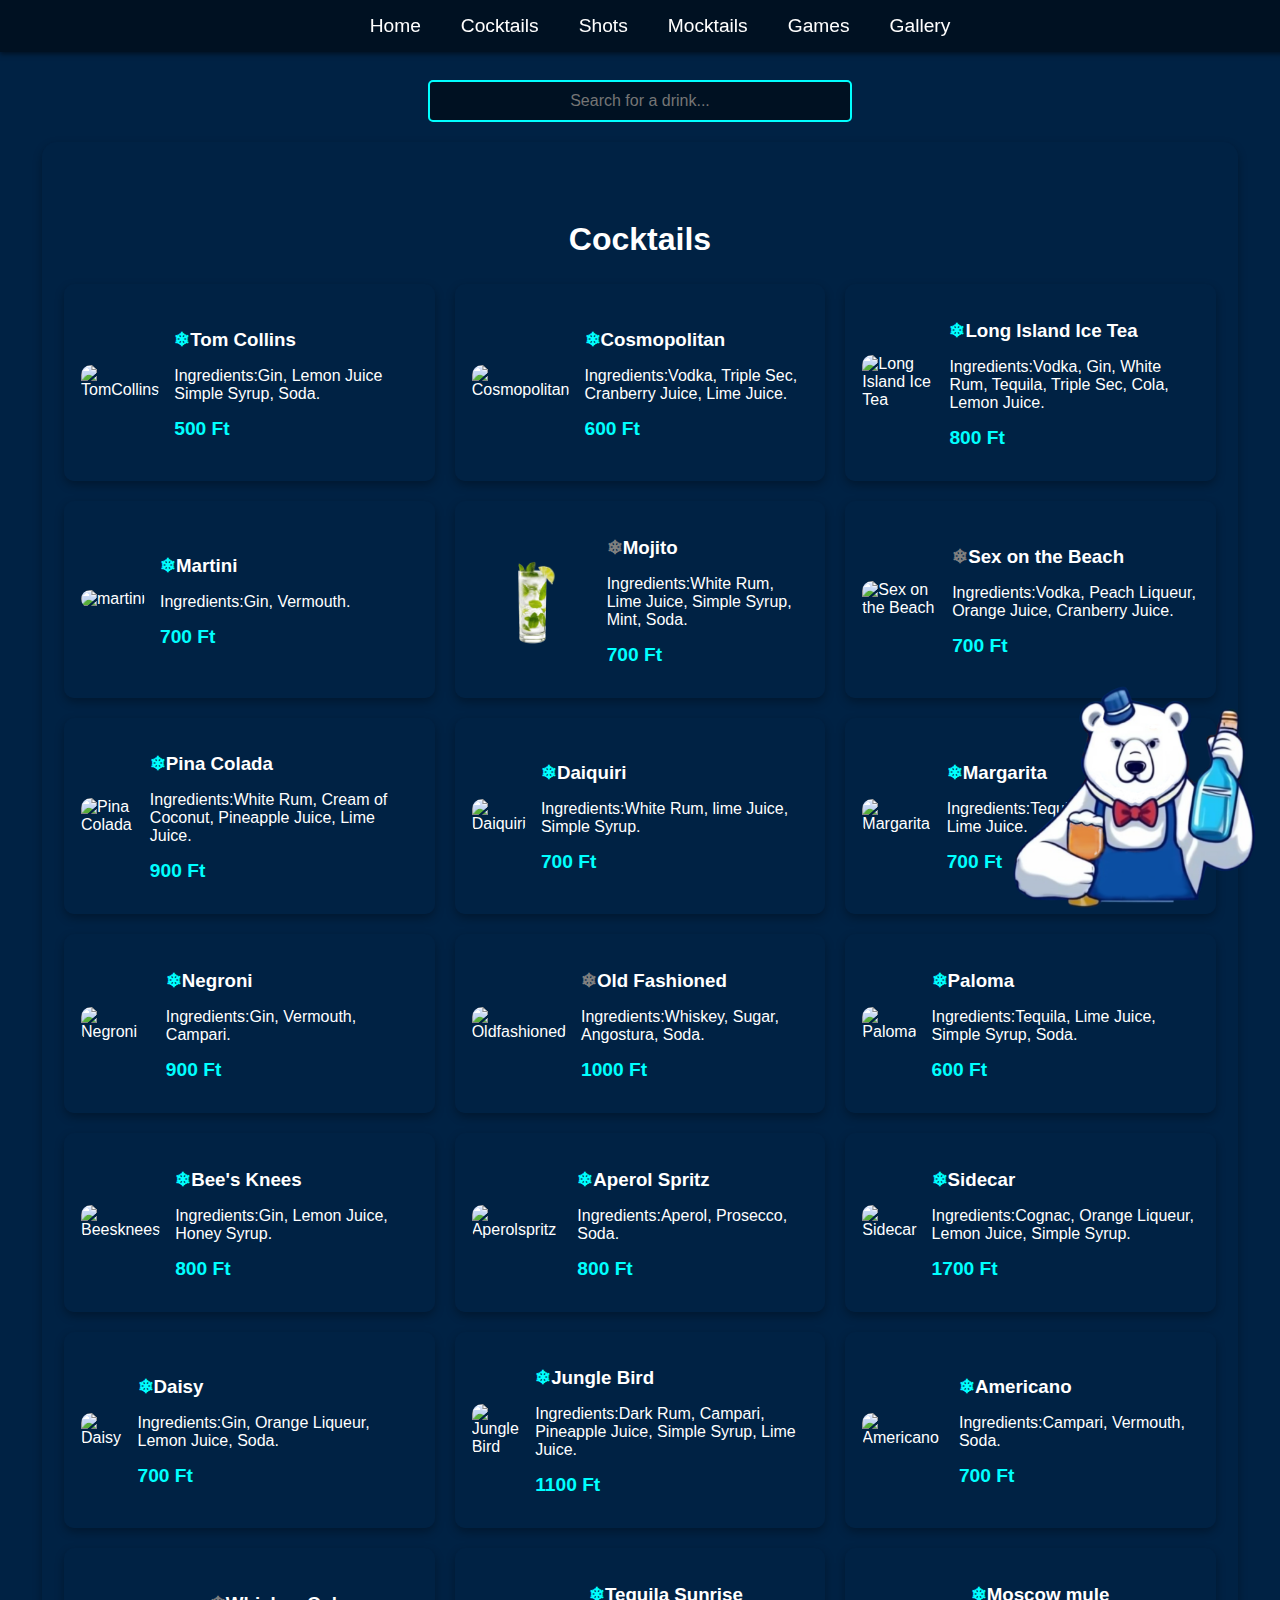
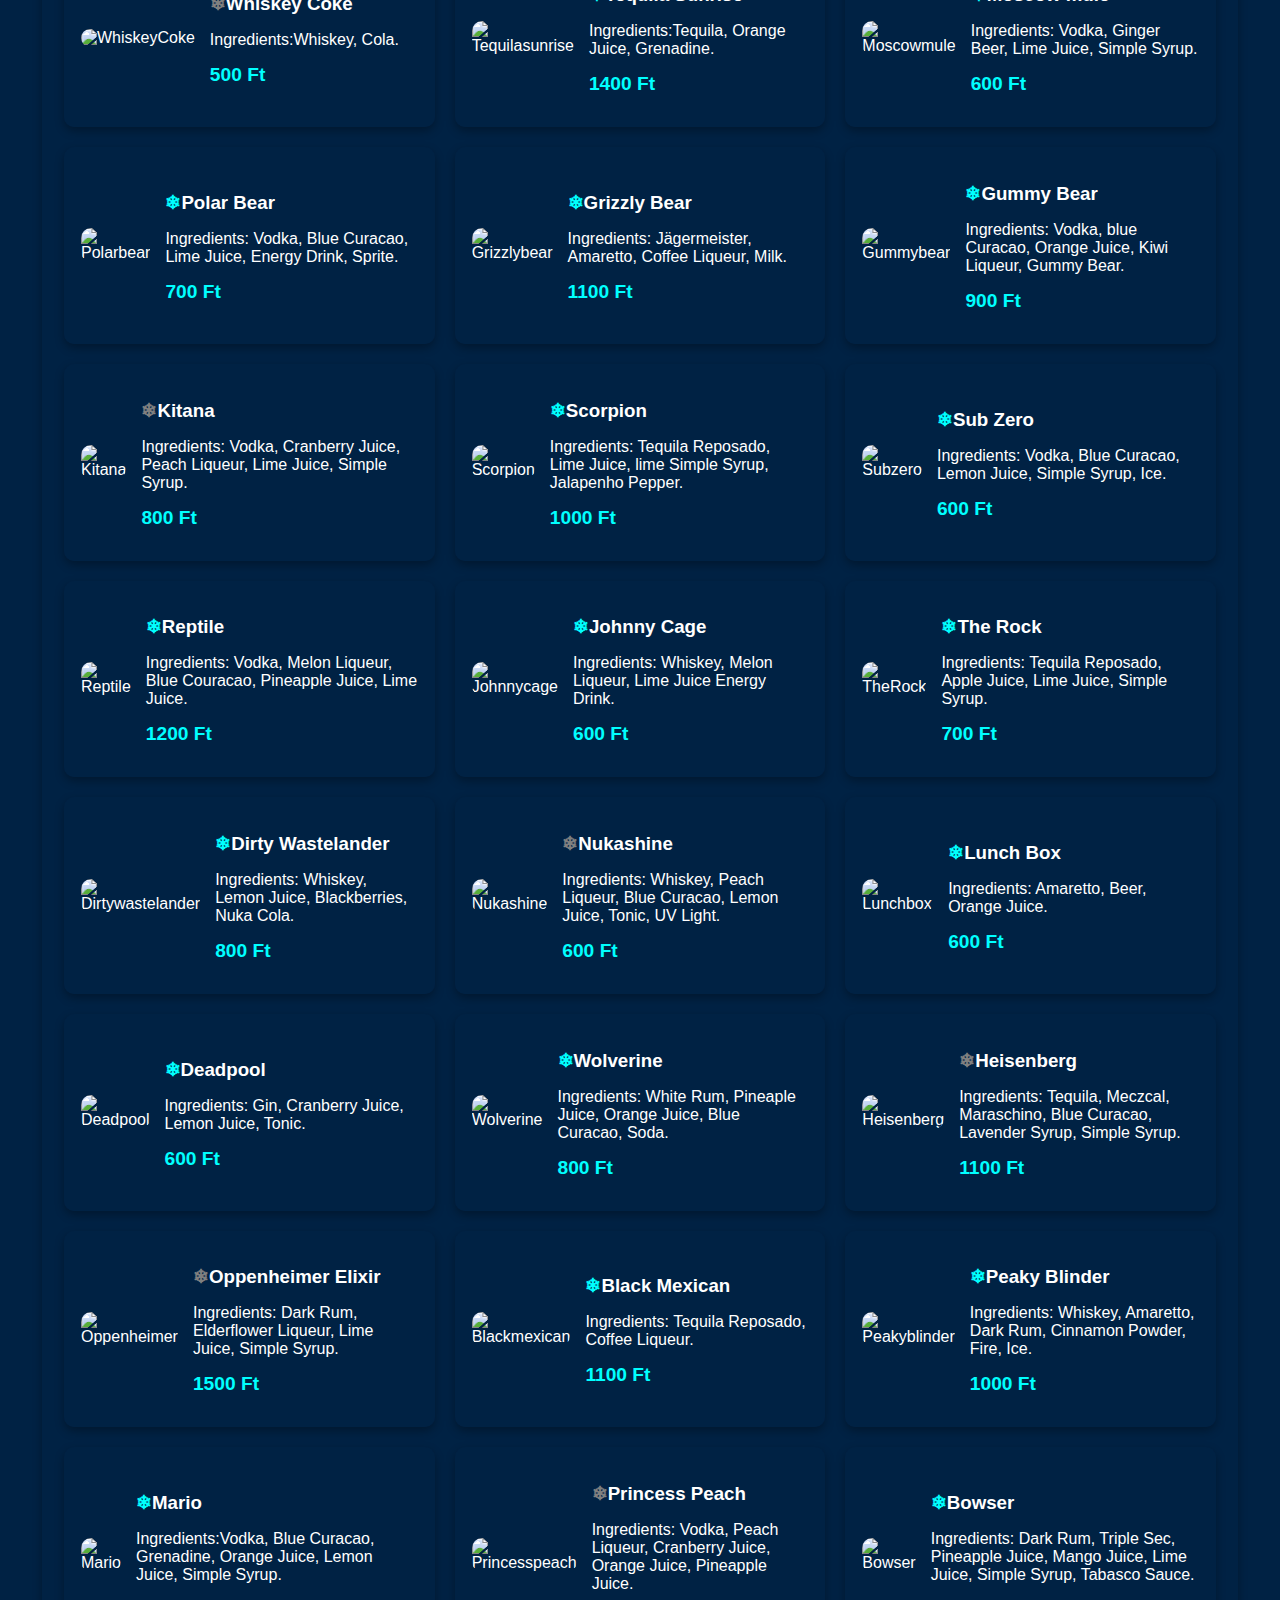
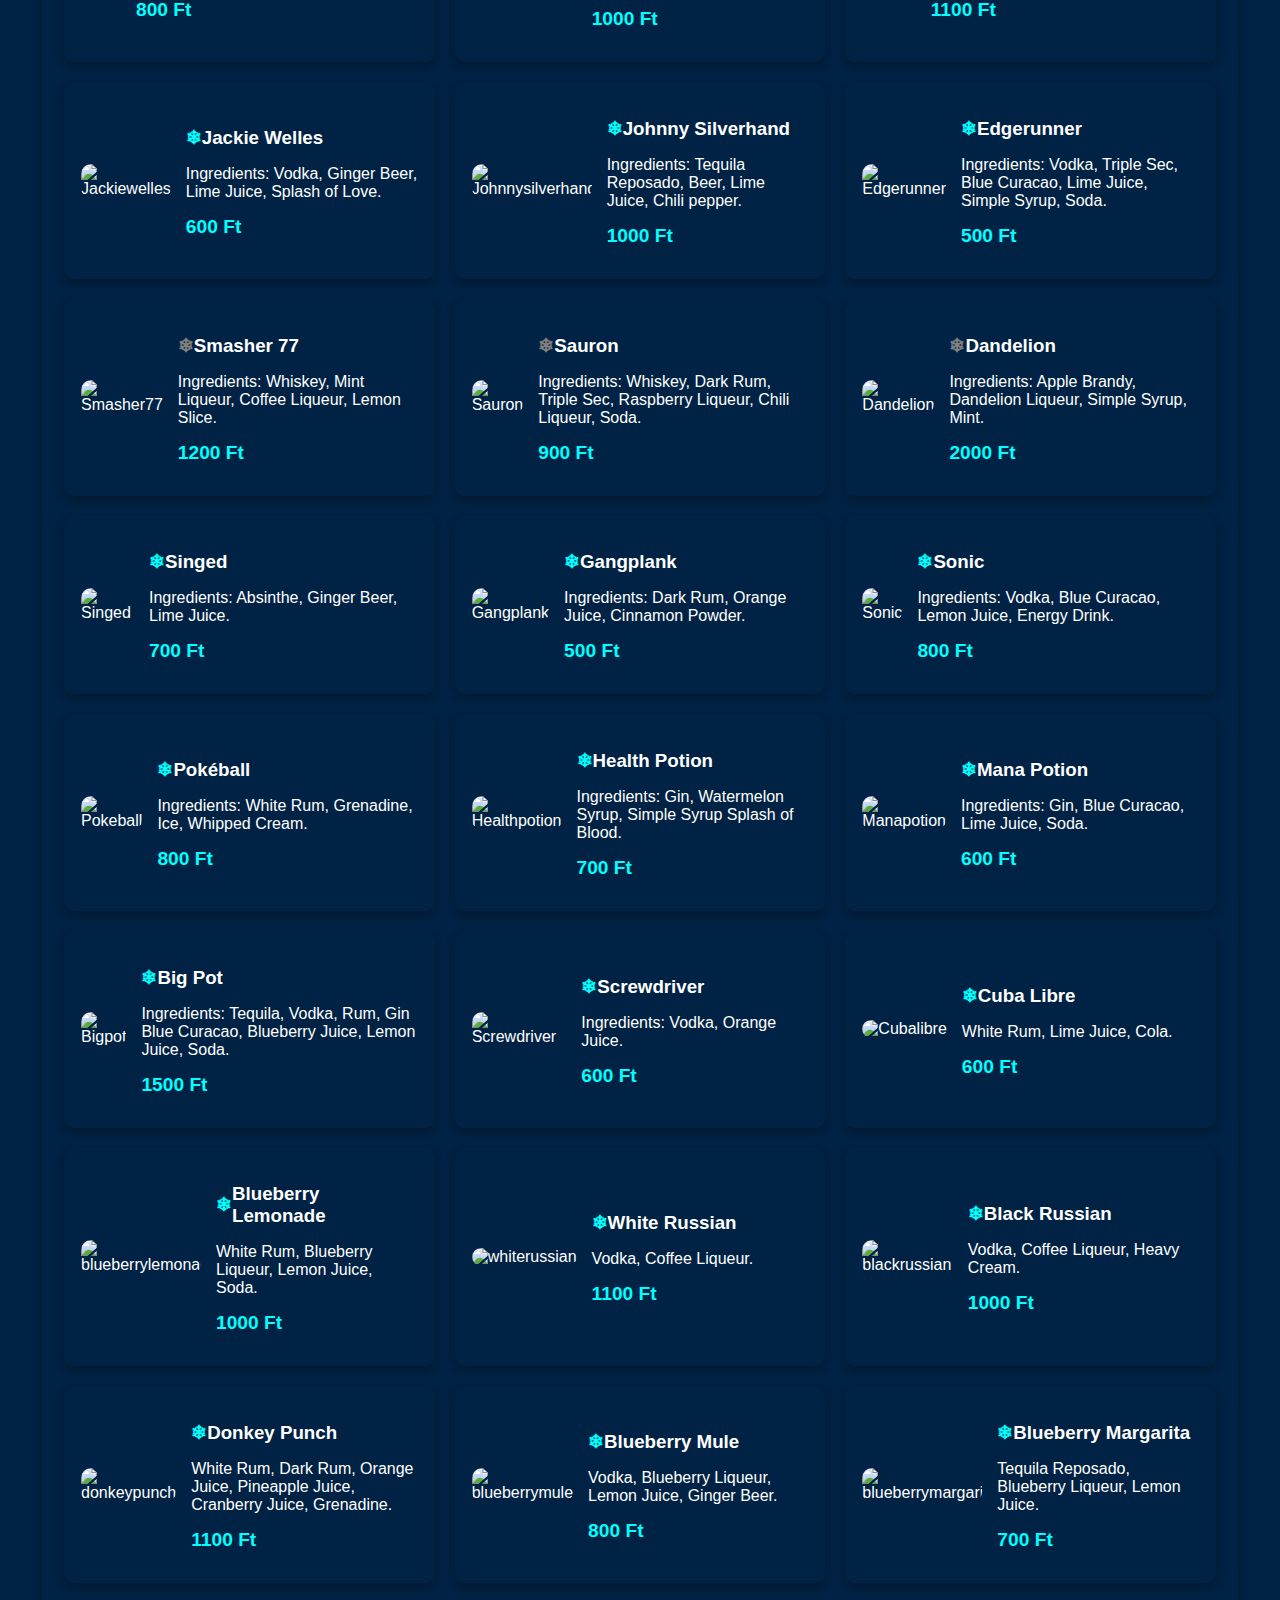
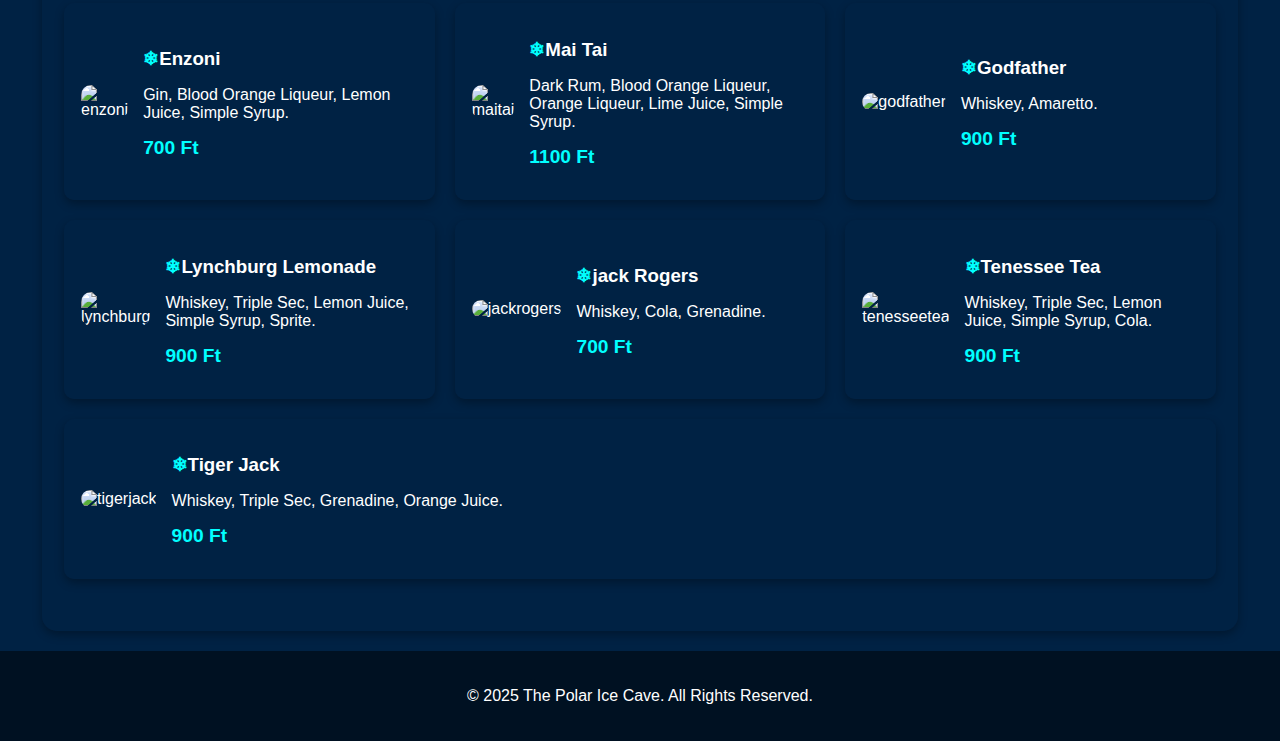
==== commit 3244abdc: "Add files via upload" ====
--- a/Pages/cocktails.html
+++ b/Pages/cocktails.html
@@ -7,7 +7,7 @@
     <link rel="stylesheet" href="../Style/style.css">
 </head>
 <body>
-
+    <input type="text" id="searchBar" placeholder="Search for a drink..." onkeyup="searchDrinks()">
     <!-- Navigation Bar -->
     <nav class="navbar">
         <a href="../index.html">Home</a>
@@ -74,7 +74,7 @@
             <div class="cocktail">
                 <img src="Cocktails/pinacolada.png" alt="Pina Colada">
                 <div class="cocktail-content">
-                    <h3><span style="color: #808080;">❄</span>Pina Colada</h3>
+                    <h3><span style="color: #00ffff;">❄</span>Pina Colada</h3>
                     <p>Ingredients:White Rum, Cream of Coconut, Pineapple Juice, Lime Juice.</p>
 		    <p class="price">900 Ft</p>
                 </div>
@@ -146,7 +146,7 @@
             <div class="cocktail">
                 <img src="Cocktails/daisy.png" alt="Daisy">
                 <div class="cocktail-content">
-                    <h3><span style="color: #808080;">❄</span>Daisy</h3>
+                    <h3><span style="color: #00ffff;">❄</span>Daisy</h3>
                     <p>Ingredients:Gin, Orange Liqueur, Lemon Juice, Soda.</p>
 		    <p class="price">700 Ft</p>
                 </div>
@@ -258,7 +258,7 @@
             <div class="cocktail">
                 <img src="Cocktails/therock.gif" alt="TheRock">
                 <div class="cocktail-content">
-                    <h3><span style="color: #808080;">❄</span>The Rock</h3>
+                    <h3><span style="color: #00ffff;">❄</span>The Rock</h3>
                     <p>Ingredients: Tequila Reposado, Apple Juice, Lime Juice, Simple Syrup.</p>
 		    <p class="price">700 Ft</p>
                 </div>
@@ -644,10 +644,33 @@
         // Generate snowflakes every 300ms
         setInterval(createSnowflake, 300);
     </script>
-    <!-- Footer -->
+    <!-- Footer --> 
+
     <footer>
         <p>&copy; 2025 The Polar Ice Cave. All Rights Reserved.</p>
     </footer>
+    <script>
+        document.addEventListener("DOMContentLoaded", () => {
+    const searchInput = document.getElementById("searchBar");
+    const cocktails = document.querySelectorAll(".cocktail");
+
+    searchInput.addEventListener("input", () => {
+        const searchText = searchInput.value.toLowerCase();
+
+        cocktails.forEach(cocktail => {
+            const title = cocktail.querySelector("h3").textContent.toLowerCase();
+            const ingredients = cocktail.querySelector("p").textContent.toLowerCase();
+
+            if (title.includes(searchText) || ingredients.includes(searchText)) {
+                cocktail.style.display = "flex"; // Show matching drinks
+            } else {
+                cocktail.style.display = "none"; // Hide non-matching drinks
+            }
+        });
+    });
+});
+
+    </script>
 
 </body>
 </html>
--- a/Style/style.css
+++ b/Style/style.css
@@ -5,7 +5,7 @@
     background-color: #002244;
     color: #ffffff;
     overflow-x: hidden;
-    background-image: url('ice-border2.png');
+    background-image: url('/ice-border2.png');
     background-size: 100% 100%;
     background-position: center;
     background-repeat: no-repeat;
@@ -67,6 +67,22 @@
     background-size: cover;
     background-position: center;
 }
+
+/* Search Bar */
+#searchBar {
+    width: 100%;
+    max-width: 400px;
+    padding: 10px;
+    font-size: 1em;
+    border-radius: 5px;
+    border: 2px solid #00ffff;
+    background-color: #001122;
+    color: #ffffff;
+    display: block;
+    margin: 80px auto 20px;
+    text-align: center;
+}
+
 /* Price Text */
 .price {
     font-size: 1.2em;
@@ -135,11 +151,6 @@
     margin-bottom: 10px;
     display: flex;
     align-items: center;
-}
-.cocktail-content h3::before {
-    content: '\2744'; /* Unicode for snowflake */
-    color: #00ffff;
-    margin-right: 8px;
 }
 .cocktail-content p {
     margin-bottom: 15px;
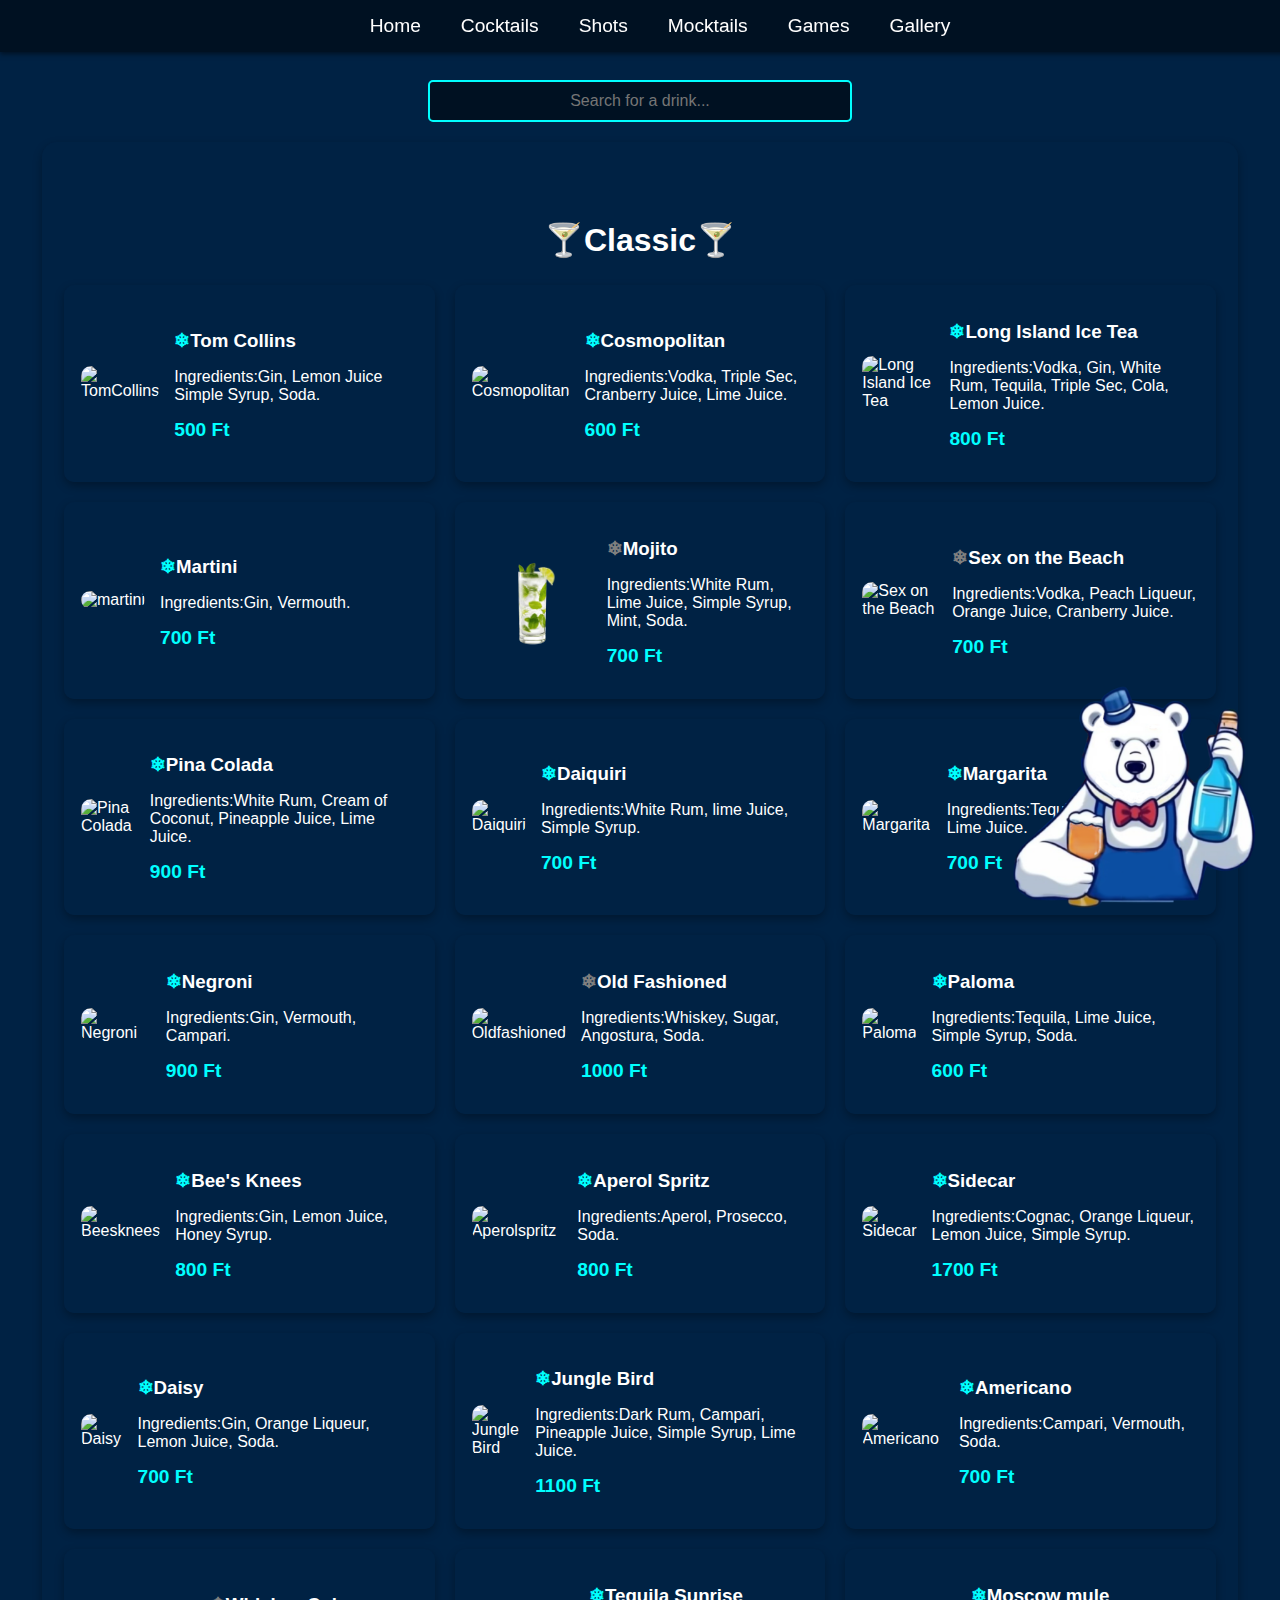
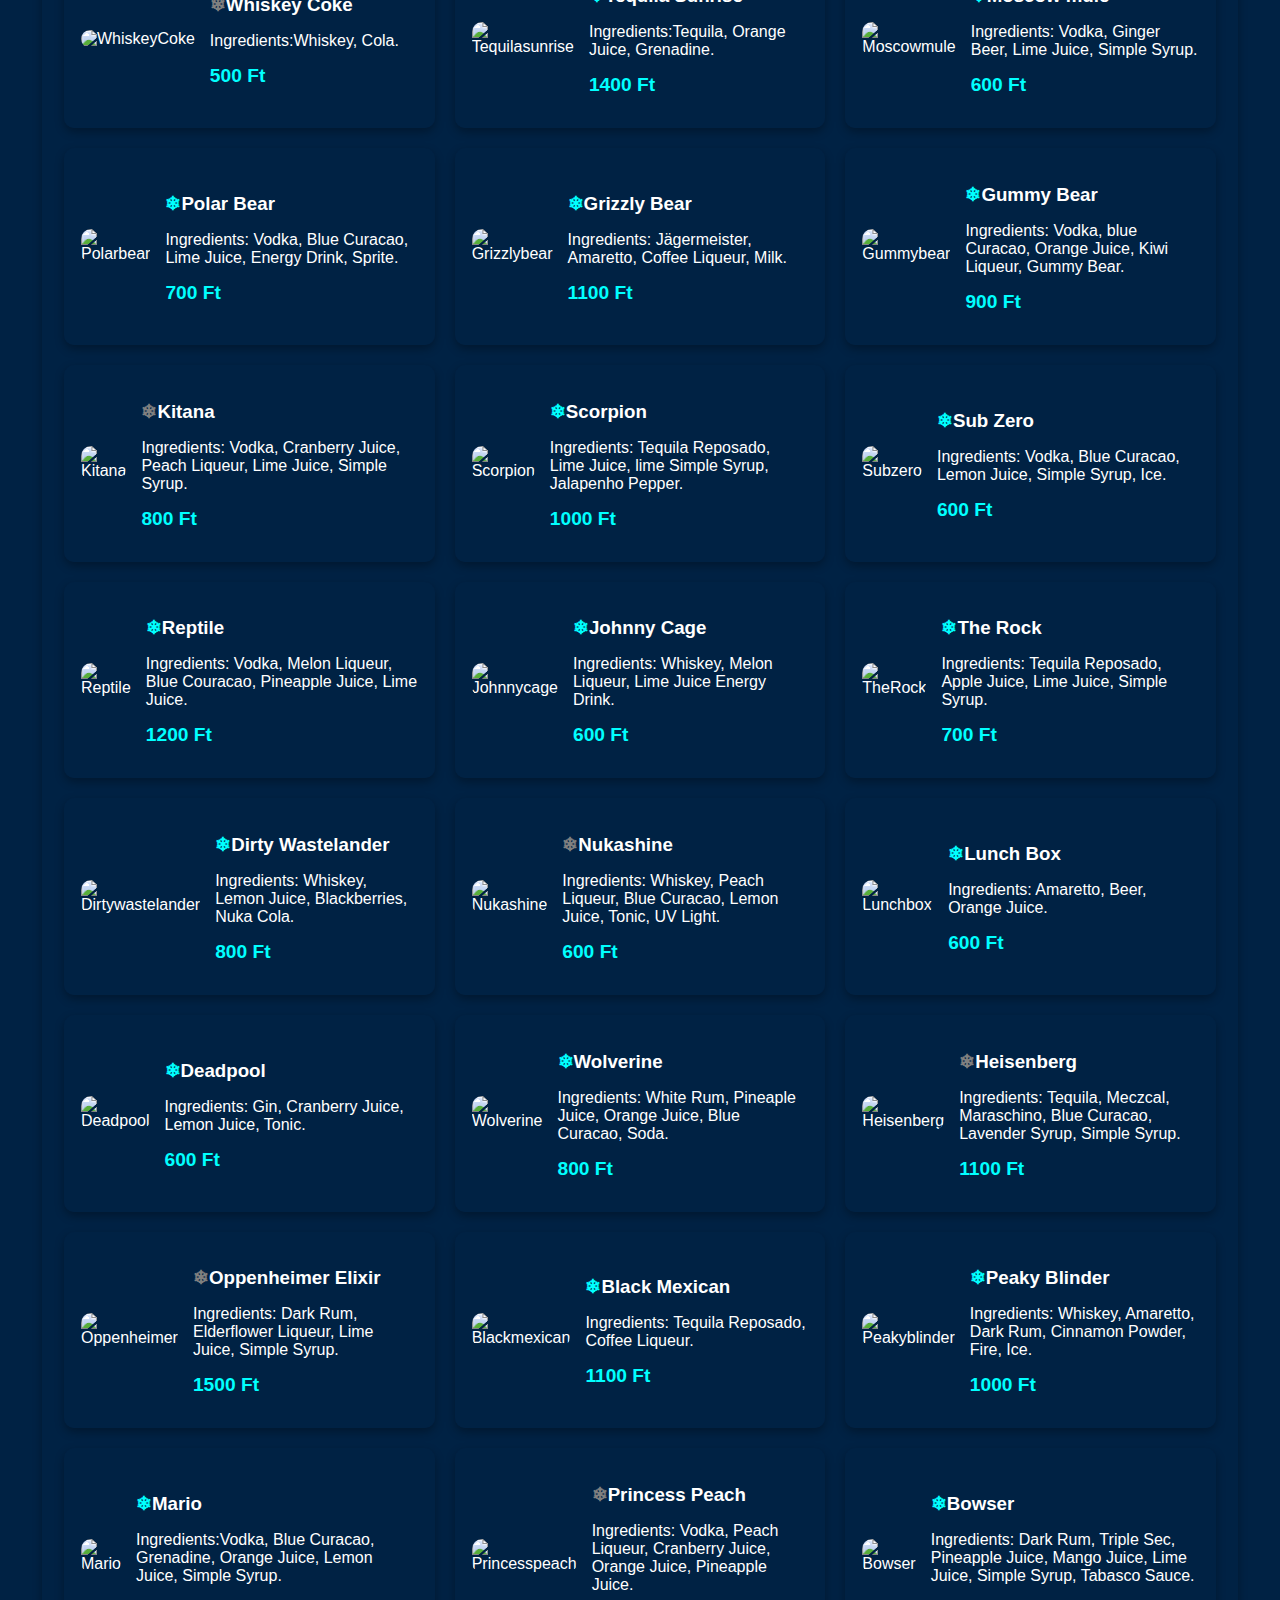
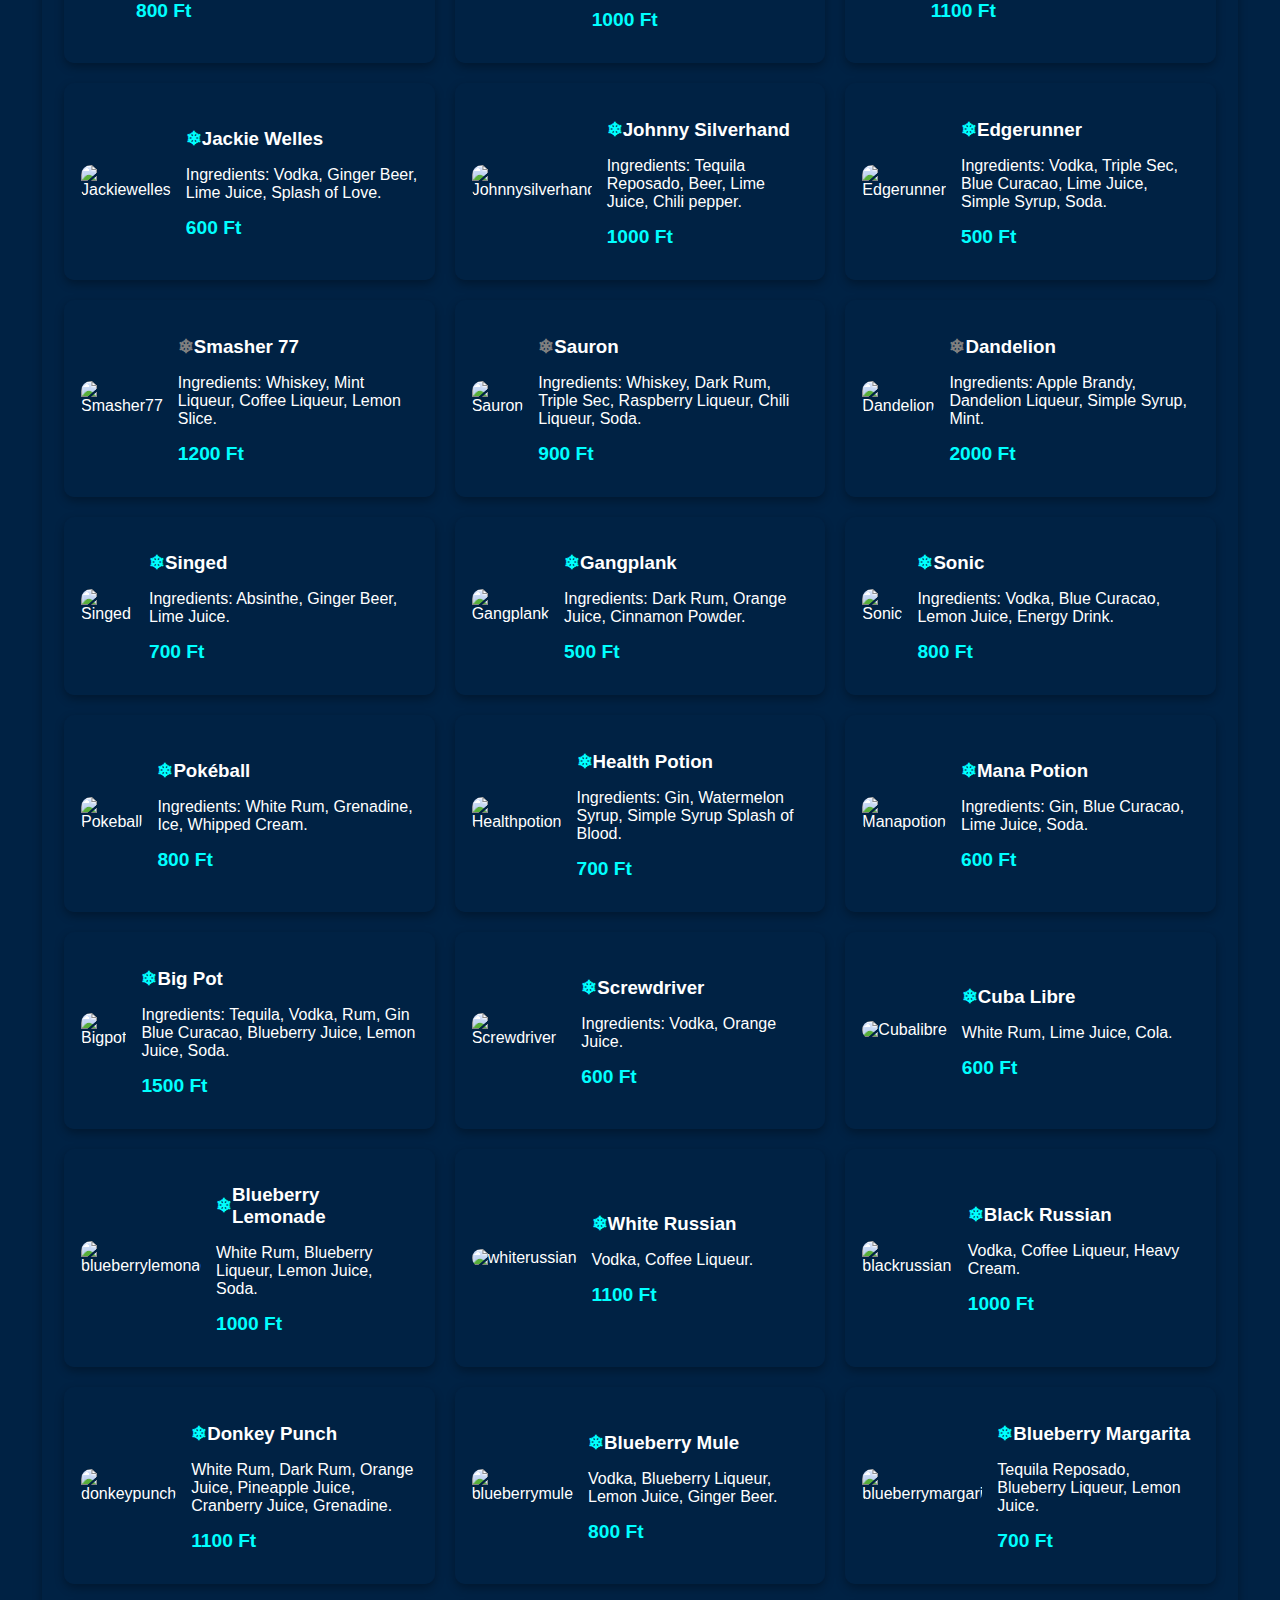
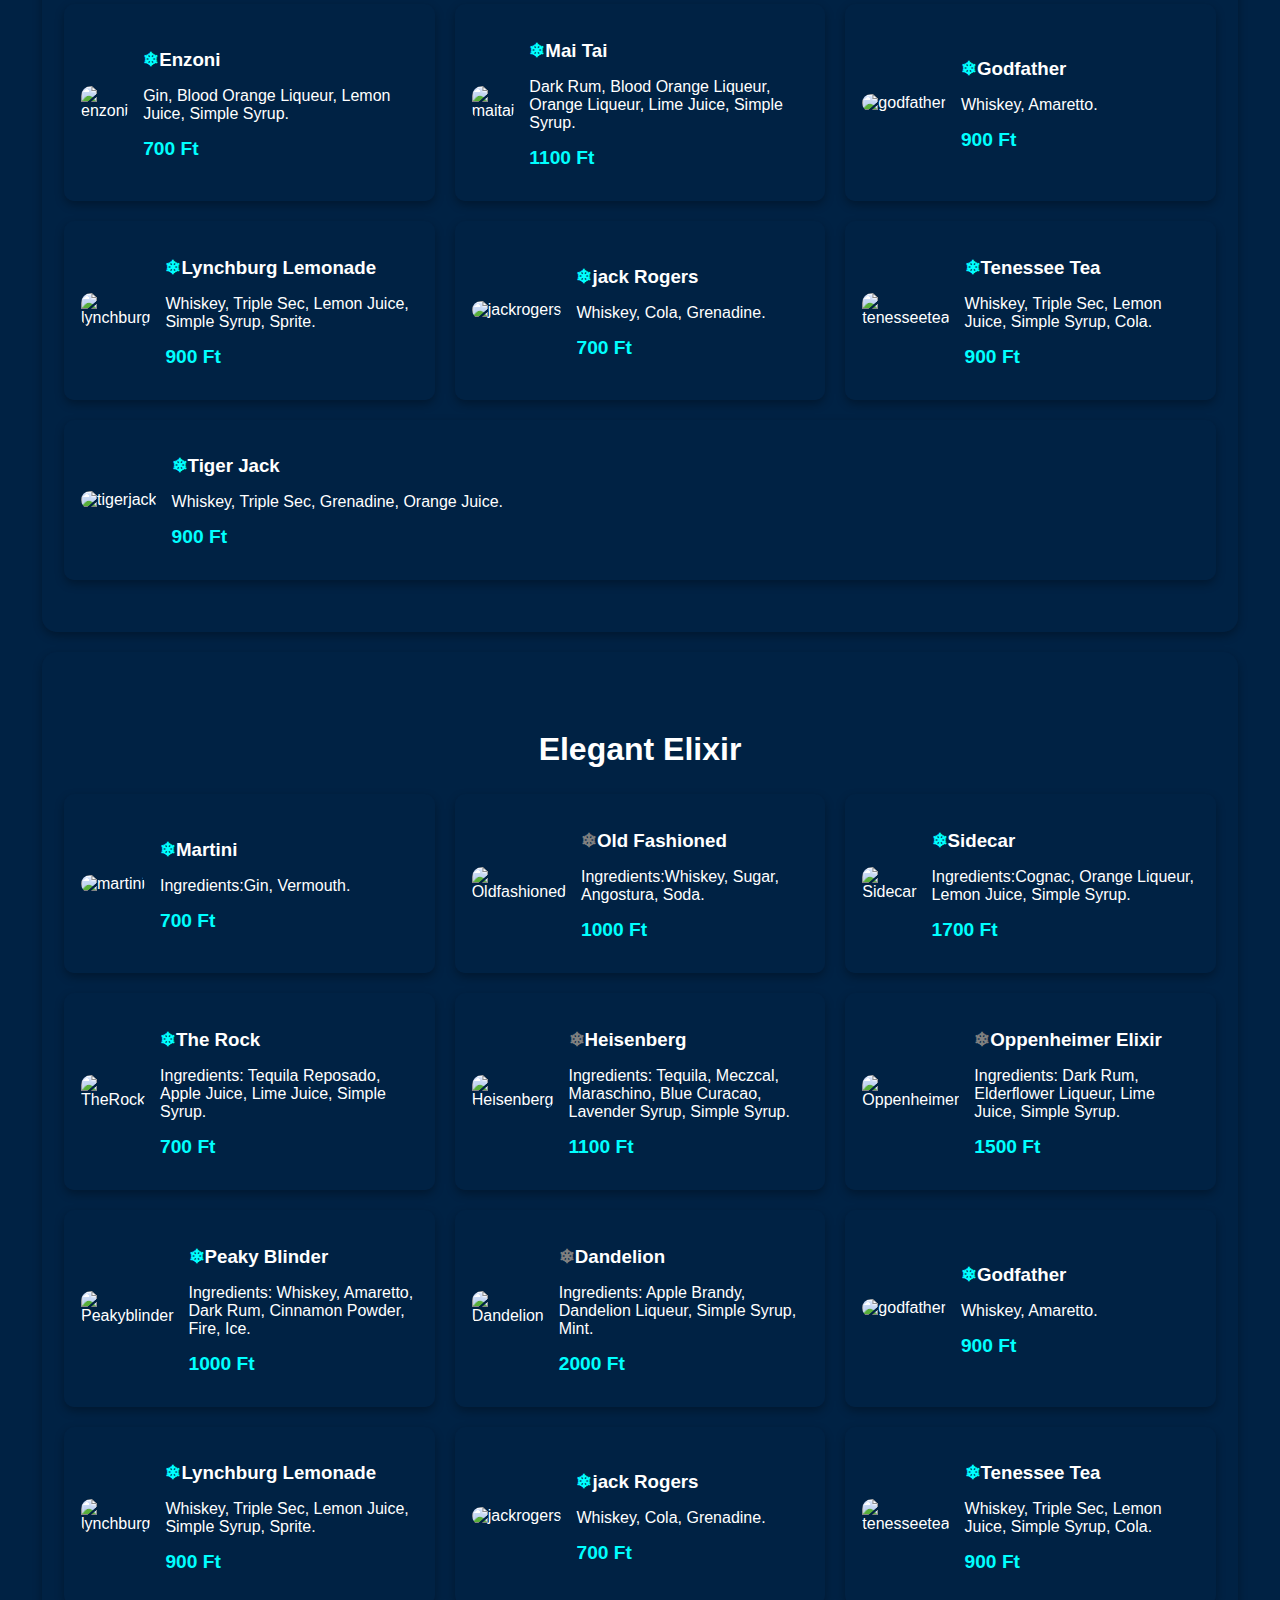
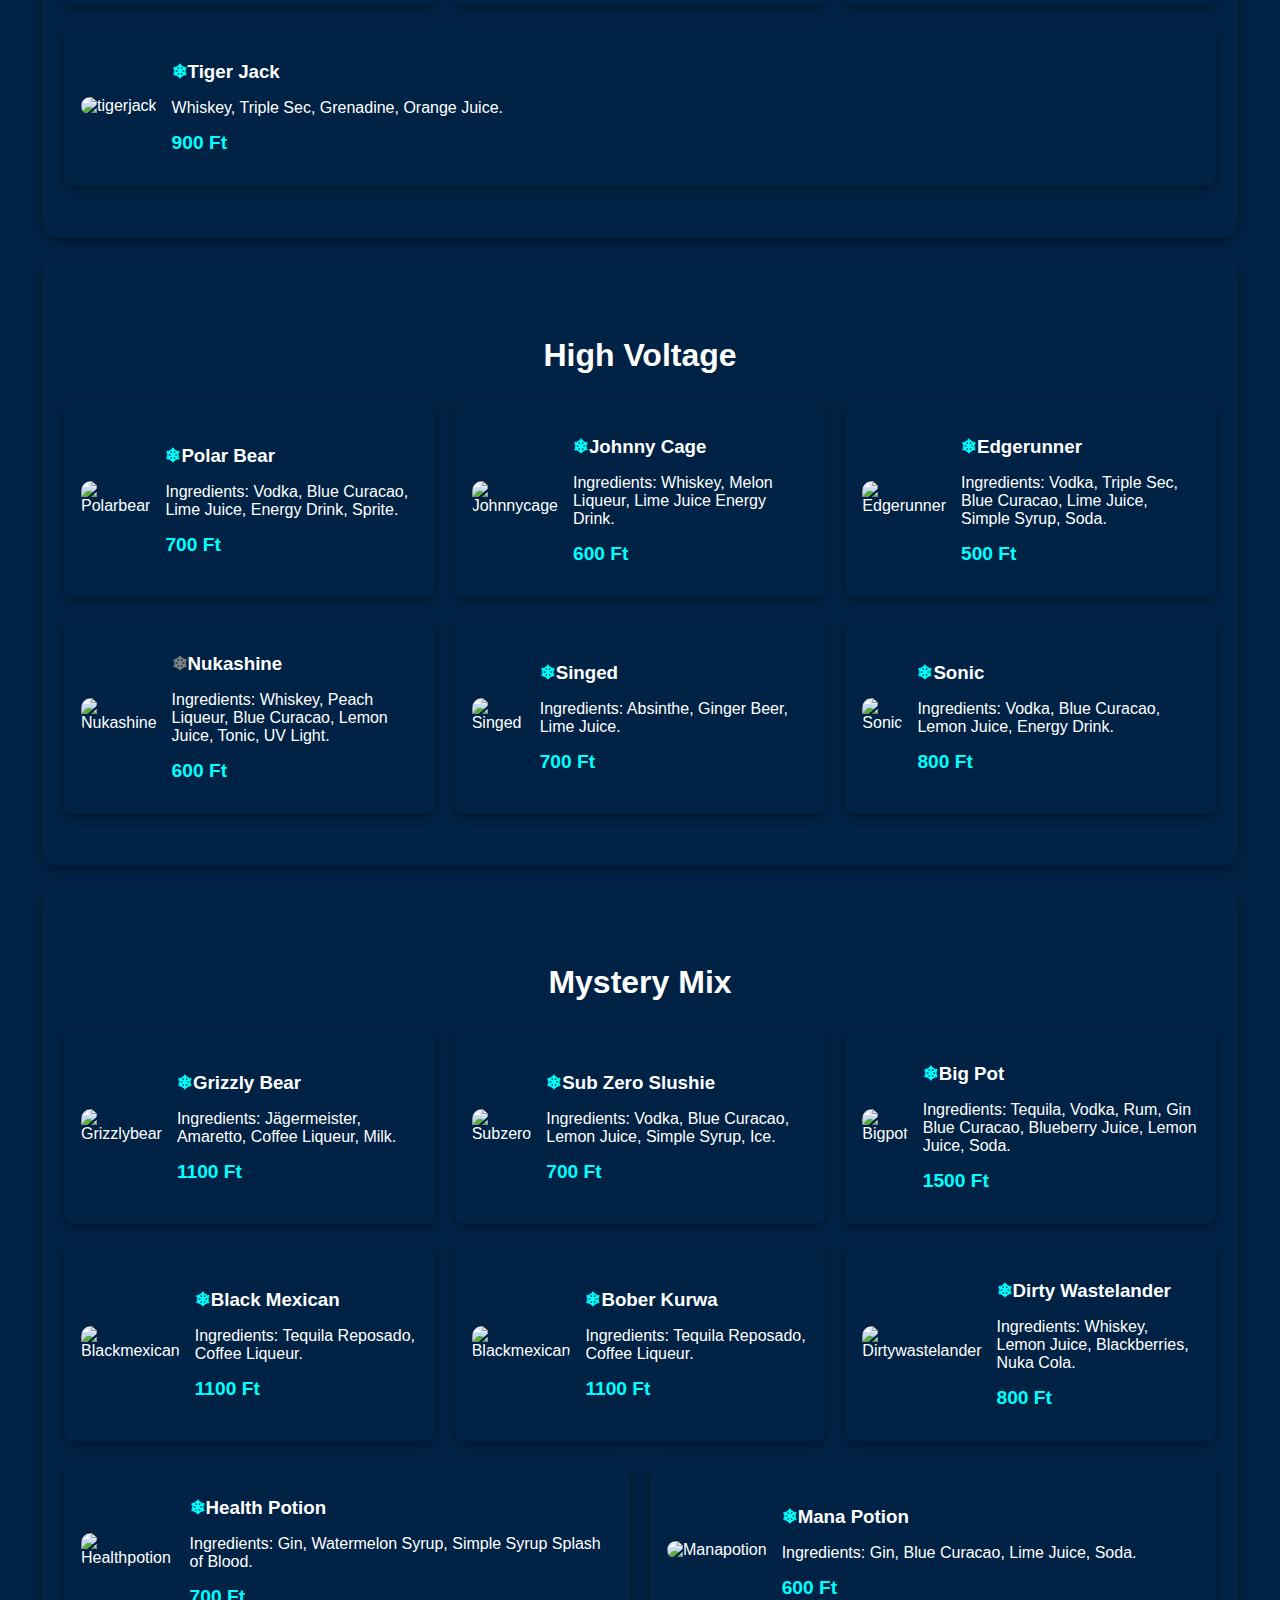
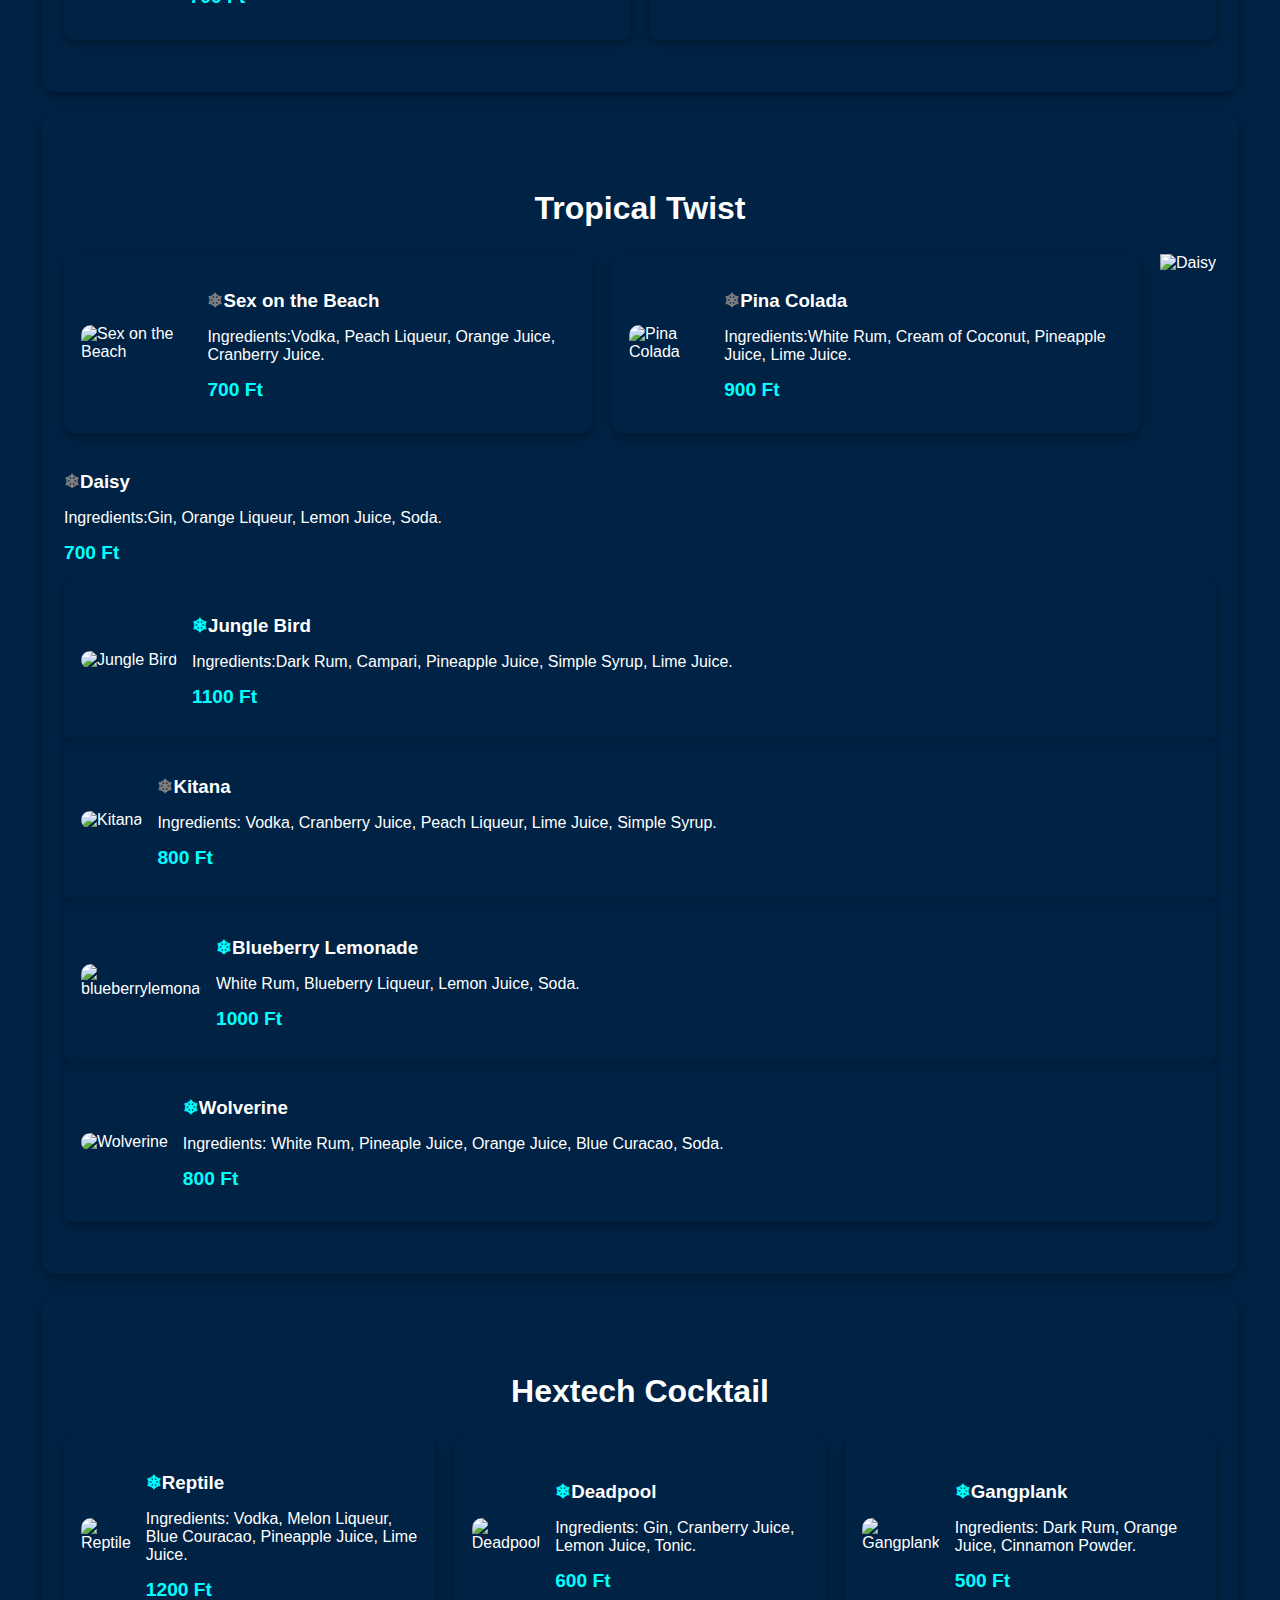
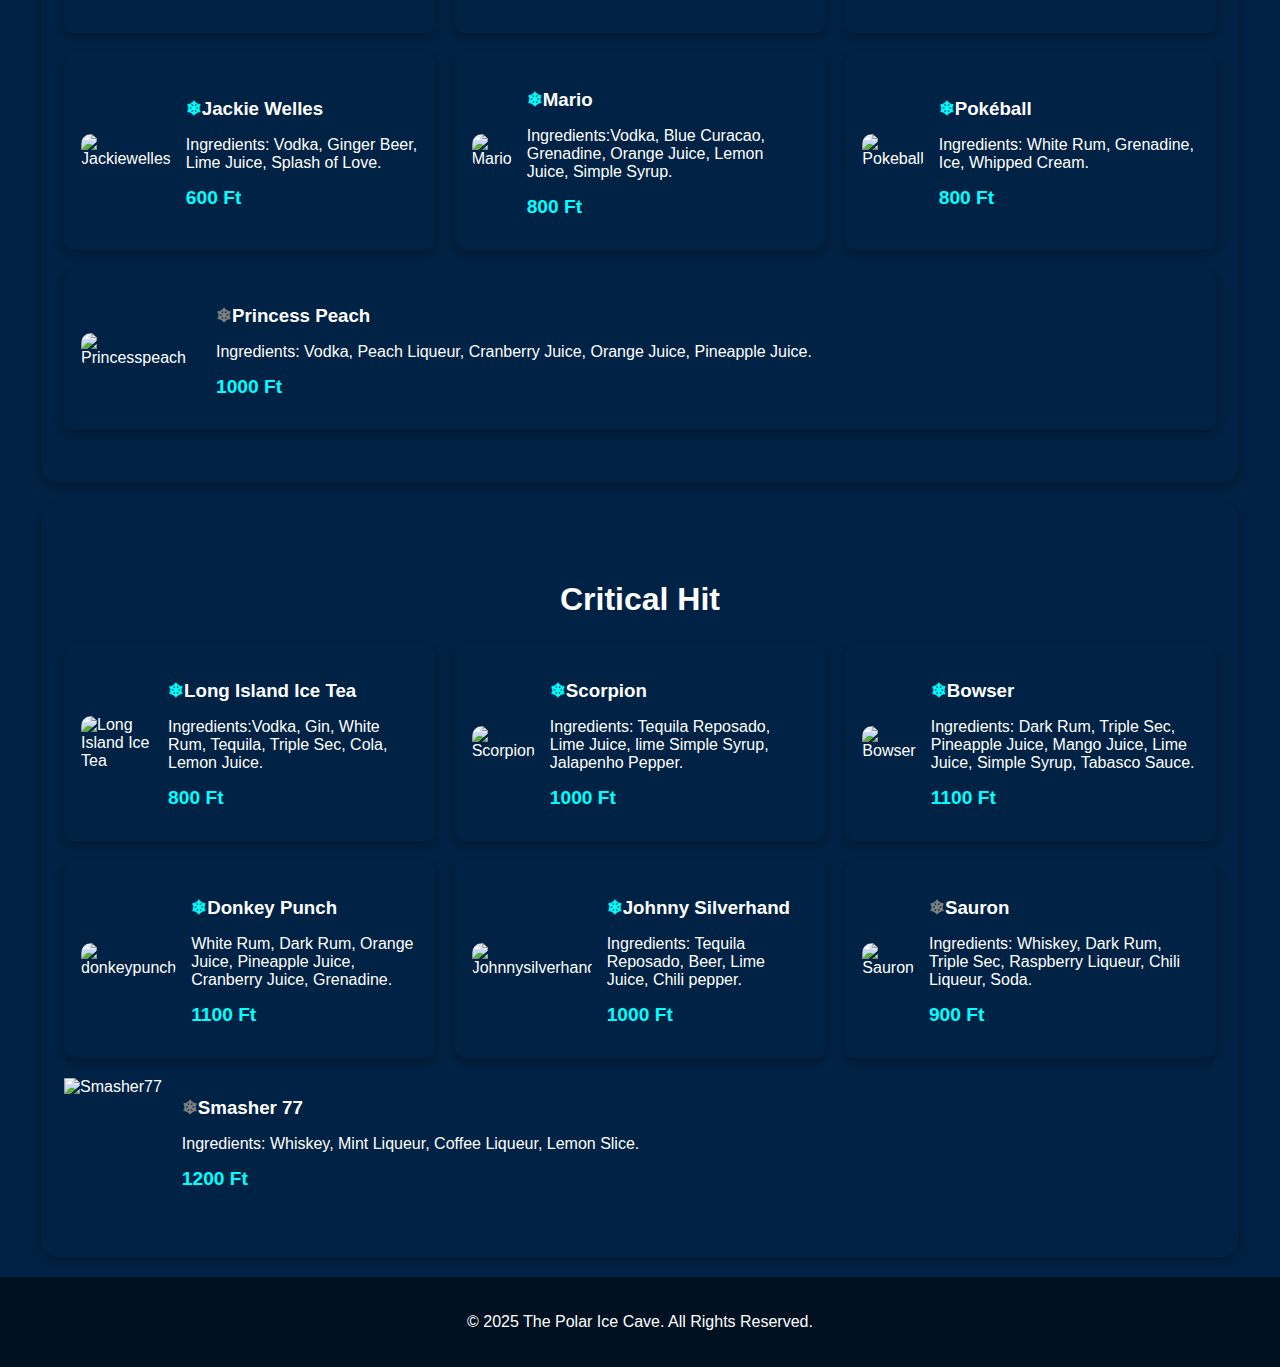
==== commit 053316d0: "Add files via upload" ====
--- a/Pages/cocktails.html
+++ b/Pages/cocktails.html
@@ -21,7 +21,7 @@
     <!-- Page Title -->
     <!-- Menu Section: Alcoholic Drinks -->
     <div id="alcoholic" class="page">
-        <h2>Cocktails</h2>
+        <h2>🍸Classic🍸</h2>
         <div class="menu">
             <div class="cocktail">
                 <img src="Cocktails/tomcollins.png" alt="TomCollins">
@@ -585,6 +585,423 @@
             </div>
         </div>
     </div>
+    <section class="page">
+        <h2>Elegant Elixir</h2>
+        <div class="menu">
+            <div class="cocktail">
+                <img src="Cocktails/martini.png" alt="martini">
+                <div class="cocktail-content">
+                    <h3><span style="color: #00ffff;">❄</span>Martini</h3>
+                    <p>Ingredients:Gin, Vermouth.</p>
+		    <p class="price">700 Ft</p>
+                </div>
+            </div>
+            <div class="cocktail">
+                <img src="Cocktails/oldfashioned.png" alt="Oldfashioned">
+                <div class="cocktail-content">
+                    <h3><span style="color: #808080;">❄</span>Old Fashioned</h3>
+                    <p>Ingredients:Whiskey, Sugar, Angostura, Soda.</p>
+		    <p class="price">1000 Ft</p>
+                </div>
+            </div>
+            <div class="cocktail">
+                <img src="Cocktails/sidecar.png" alt="Sidecar">
+                <div class="cocktail-content">
+                    <h3><span style="color: #00ffff;">❄</span>Sidecar</h3>
+                    <p>Ingredients:Cognac, Orange Liqueur, Lemon Juice, Simple Syrup.</p>
+		    <p class="price">1700 Ft</p>
+                </div>
+            </div>
+            <div class="cocktail">
+                <img src="Cocktails/therock.gif" alt="TheRock">
+                <div class="cocktail-content">
+                    <h3><span style="color: #00ffff;">❄</span>The Rock</h3>
+                    <p>Ingredients: Tequila Reposado, Apple Juice, Lime Juice, Simple Syrup.</p>
+		    <p class="price">700 Ft</p>
+                </div>
+            </div>
+            <div class="cocktail">
+                <img src="Cocktails/heisenberg.png" alt="Heisenberg">
+                <div class="cocktail-content">
+                    <h3><span style="color: #808080;">❄</span>Heisenberg</h3>
+                    <p>Ingredients: Tequila, Meczcal, Maraschino, Blue Curacao, Lavender Syrup, Simple Syrup.</p>
+		    <p class="price">1100 Ft</p>
+                </div>
+            </div>
+            <div class="cocktail">
+                <img src="Cocktails/oppenheimer.png" alt="Oppenheimer">
+                <div class="cocktail-content">
+                    <h3><span style="color: #808080;">❄</span>Oppenheimer Elixir</h3>
+                    <p>Ingredients: Dark Rum, Elderflower Liqueur, Lime Juice, Simple Syrup.</p>
+		    <p class="price">1500 Ft</p>
+                </div>
+            </div>
+            <div class="cocktail">
+                <img src="Cocktails/peakyblinders.png" alt="Peakyblinder">
+                <div class="cocktail-content">
+                    <h3><span style="color: #00ffff;">❄</span>Peaky Blinder</h3>
+                    <p>Ingredients: Whiskey, Amaretto, Dark Rum, Cinnamon Powder, Fire, Ice.</p>
+		    <p class="price">1000 Ft</p>
+                </div>
+            </div>
+            <div class="cocktail">
+                <img src="Cocktails/dandelion.png" alt="Dandelion">
+                <div class="cocktail-content">
+                    <h3><span style="color: #808080;">❄</span>Dandelion</h3>
+                    <p>Ingredients: Apple Brandy, Dandelion Liqueur, Simple Syrup, Mint.</p>
+		    <p class="price">2000 Ft</p>
+                </div>
+            </div>
+            <div class="cocktail">
+                <img src="Cocktails/godfather.png" alt="godfather">
+                <div class="cocktail-content">
+                    <h3><span style="color: #00ffff;">❄</span>Godfather</h3>
+                    <p>Whiskey, Amaretto.</p>
+		    <p class="price">900 Ft</p>
+                </div>
+            </div>
+            <div class="cocktail">
+                <img src="Cocktails/lynchburg.png" alt="lynchburg">
+                <div class="cocktail-content">
+                    <h3><span style="color: #00ffff;">❄</span>Lynchburg Lemonade</h3>
+                    <p>Whiskey, Triple Sec, Lemon Juice, Simple Syrup, Sprite.</p>
+		    <p class="price">900 Ft</p>
+                </div>
+            </div>
+            <div class="cocktail">
+                <img src="Cocktails/jackrogers.png" alt="jackrogers">
+                <div class="cocktail-content">
+                    <h3><span style="color: #00ffff;">❄</span>jack Rogers</h3>
+                    <p>Whiskey, Cola, Grenadine.</p>
+		    <p class="price">700 Ft</p>
+                </div>
+            </div>
+            <div class="cocktail">
+                <img src="Cocktails/tenesseetea.png" alt="tenesseetea">
+                <div class="cocktail-content">
+                    <h3><span style="color: #00ffff;">❄</span>Tenessee Tea</h3>
+                    <p>Whiskey, Triple Sec, Lemon Juice, Simple Syrup, Cola.</p>
+		    <p class="price">900 Ft</p>
+                </div>
+            </div>
+            <div class="cocktail">
+                <img src="Cocktails/tigerjack.png" alt="tigerjack">
+                <div class="cocktail-content">
+                    <h3><span style="color: #00ffff;">❄</span>Tiger Jack</h3>
+                    <p>Whiskey, Triple Sec, Grenadine, Orange Juice.</p>
+		    <p class="price">900 Ft</p>
+                </div>
+            </div>
+        </div>
+    </section>
+
+    <section class="page">
+        <h2>High Voltage</h2>
+        <div class="menu">
+            <div class="cocktail">
+                <img src="Cocktails/polarbear.gif" alt="Polarbear">
+                <div class="cocktail-content">
+                    <h3><span style="color: #00ffff;">❄</span>Polar Bear</h3>
+                    <p>Ingredients: Vodka, Blue Curacao, Lime Juice, Energy Drink, Sprite.</p>
+		    <p class="price">700 Ft</p>
+                </div>
+            </div>
+            <div class="cocktail">
+                <img src="Cocktails/johnnycage.png" alt="Johnnycage">
+                <div class="cocktail-content">
+                    <h3><span style="color: #00ffff;">❄</span>Johnny Cage</h3>
+                    <p>Ingredients: Whiskey, Melon Liqueur, Lime Juice Energy Drink.</p>
+		    <p class="price">600 Ft</p>
+                </div>
+            </div>
+            <div class="cocktail">
+                <img src="Cocktails/edgerunner.gif" alt="Edgerunner">
+                <div class="cocktail-content">
+                    <h3><span style="color: #00ffff;">❄</span>Edgerunner</h3>
+                    <p>Ingredients: Vodka, Triple Sec, Blue Curacao, Lime Juice, Simple Syrup, Soda.</p>
+		    <p class="price">500 Ft</p>
+                </div>
+            </div>
+            <div class="cocktail">
+                <img src="Cocktails/nukashine.gif" alt="Nukashine">
+                <div class="cocktail-content">
+                    <h3><span style="color: #808080;">❄</span>Nukashine</h3>
+                    <p>Ingredients: Whiskey, Peach Liqueur, Blue Curacao, Lemon Juice, Tonic, UV Light.</p>
+		    <p class="price">600 Ft</p>
+                </div>
+            </div>
+            <div class="cocktail">
+                <img src="Cocktails/singed.gif" alt="Singed">
+                <div class="cocktail-content">
+                    <h3><span style="color: #00ffff;">❄</span>Singed</h3>
+                    <p>Ingredients: Absinthe, Ginger Beer, Lime Juice.</p>
+		    <p class="price">700 Ft</p>
+                </div>
+            </div>
+            <div class="cocktail">
+                <img src="Cocktails/sonic.gif" alt="Sonic">
+                <div class="cocktail-content">
+                    <h3><span style="color: #00ffff;">❄</span>Sonic</h3>
+                    <p>Ingredients: Vodka, Blue Curacao, Lemon Juice, Energy Drink.</p>
+		    <p class="price">800 Ft</p>
+                </div>
+            </div>
+        </div>
+    </section>
+
+    <section class="page">
+        <h2>Mystery Mix</h2>
+        <div class="menu">
+            <div class="cocktail">
+                <img src="Cocktails/grizzly.gif" alt="Grizzlybear">
+                <div class="cocktail-content">
+                    <h3><span style="color: #00ffff;">❄</span>Grizzly Bear</h3>
+                    <p>Ingredients: Jägermeister, Amaretto, Coffee Liqueur, Milk.</p>
+		    <p class="price">1100 Ft</p>
+                </div>
+            </div>
+            <div class="cocktail">
+                <img src="Cocktails/subzero.png" alt="Subzero">
+                <div class="cocktail-content">
+                    <h3><span style="color: #00ffff;">❄</span>Sub Zero Slushie</h3>
+                    <p>Ingredients: Vodka, Blue Curacao, Lemon Juice, Simple Syrup, Ice.</p>
+		    <p class="price">700 Ft</p>
+                </div>
+            </div>
+            <div class="cocktail">
+                <img src="Cocktails/bigpot.png" alt="Bigpot">
+                <div class="cocktail-content">
+                    <h3><span style="color: #00ffff;">❄</span>Big Pot</h3>
+                    <p>Ingredients: Tequila, Vodka, Rum, Gin Blue Curacao, Blueberry Juice, Lemon Juice, Soda.</p>
+		    <p class="price">1500 Ft</p>
+                </div>
+            </div>
+            <div class="cocktail">
+                <img src="Cocktails/blackmexican.png" alt="Blackmexican">
+                <div class="cocktail-content">
+                    <h3><span style="color: #00ffff;">❄</span>Black Mexican</h3>
+                    <p>Ingredients: Tequila Reposado, Coffee Liqueur.</p>
+		    <p class="price">1100 Ft</p>
+                </div>
+            </div>
+            <div class="cocktail">
+                <img src="Cocktails/blackmexican.png" alt="Blackmexican">
+                <div class="cocktail-content">
+                    <h3><span style="color: #00ffff;">❄</span>Bober Kurwa</h3>
+                    <p>Ingredients: Tequila Reposado, Coffee Liqueur.</p>
+		    <p class="price">1100 Ft</p>
+                </div>
+            </div>
+            <div class="cocktail">
+                <img src="Cocktails/dirtywastelander.png" alt="Dirtywastelander">
+                <div class="cocktail-content">
+                    <h3><span style="color: #00ffff;">❄</span>Dirty Wastelander</h3>
+                    <p>Ingredients: Whiskey, Lemon Juice, Blackberries, Nuka Cola.</p>
+		    <p class="price">800 Ft</p>
+                </div>
+            </div>
+            <div class="cocktail">
+                <img src="Cocktails/healthpotion.png" alt="Healthpotion">
+                <div class="cocktail-content">
+                    <h3><span style="color: #00ffff;">❄</span>Health Potion</h3>
+                    <p>Ingredients: Gin, Watermelon Syrup, Simple Syrup Splash of Blood.</p>
+		    <p class="price">700 Ft</p>
+                </div>
+            </div>
+            <div class="cocktail">
+                <img src="Cocktails/manapotion.png" alt="Manapotion">
+                <div class="cocktail-content">
+                    <h3><span style="color: #00ffff;">❄</span>Mana Potion</h3>
+                    <p>Ingredients: Gin, Blue Curacao, Lime Juice, Soda.</p>
+		    <p class="price">600 Ft</p>
+                </div>
+            </div>
+        </div>
+    </section>
+
+    <section class="page">
+        <h2>Tropical Twist</h2>
+        <div class="menu">
+            <div class="cocktail">
+                <img src="Cocktails/sexonthebeach.png" alt="Sex on the Beach">
+                <div class="cocktail-content">
+                    <h3><span style="color: #808080;">❄</span>Sex on the Beach</h3>
+                    <p>Ingredients:Vodka, Peach Liqueur, Orange Juice, Cranberry Juice.</p>
+		    <p class="price">700 Ft</p>
+                </div>
+            </div>
+            <div class="cocktail">
+                <img src="Cocktails/pinacolada.png" alt="Pina Colada">
+                <div class="cocktail-content">
+                    <h3><span style="color: #808080;">❄</span>Pina Colada</h3>
+                    <p>Ingredients:White Rum, Cream of Coconut, Pineapple Juice, Lime Juice.</p>
+		    <p class="price">900 Ft</p>
+                </div>
+            </div>
+            <img src="Cocktails/daisy.png" alt="Daisy">
+            <div class="cocktail-content">
+                <h3><span style="color: #808080;">❄</span>Daisy</h3>
+                <p>Ingredients:Gin, Orange Liqueur, Lemon Juice, Soda.</p>
+            <p class="price">700 Ft</p>
+                 </div>
+                 </div>
+             <div class="cocktail">
+            <img src="Cocktails/junglebird.png" alt="Jungle Bird">
+            <div class="cocktail-content">
+                <h3><span style="color: #00ffff;">❄</span>Jungle Bird</h3>
+                <p>Ingredients:Dark Rum, Campari, Pineapple Juice, Simple Syrup, Lime Juice.</p>
+            <p class="price">1100 Ft</p>
+                </div>
+            </div>
+            <div class="cocktail">
+                <img src="Cocktails/kitana.png" alt="Kitana">
+                <div class="cocktail-content">
+                    <h3><span style="color: #808080;">❄</span>Kitana</h3>
+                    <p>Ingredients: Vodka, Cranberry Juice, Peach Liqueur, Lime Juice, Simple Syrup.</p>
+		    <p class="price">800 Ft</p>
+                </div>
+            </div>
+            <div class="cocktail">
+                <img src="Cocktails/blueberrylemonade.png" alt="blueberrylemonade">
+                <div class="cocktail-content">
+                    <h3><span style="color: #00ffff;">❄</span>Blueberry Lemonade</h3>
+                    <p>White Rum, Blueberry Liqueur, Lemon Juice, Soda.</p>
+		    <p class="price">1000 Ft</p>
+                </div>
+            </div>
+            <div class="cocktail">
+                <img src="Cocktails/wolverine.gif" alt="Wolverine">
+                <div class="cocktail-content">
+                    <h3><span style="color: #00ffff;">❄</span>Wolverine</h3>
+                    <p>Ingredients: White Rum, Pineaple Juice, Orange Juice, Blue Curacao, Soda.</p>
+		    <p class="price">800 Ft</p>
+                </div>
+            </div>
+        </div>
+    </section>
+
+    <section class="page">
+        <h2>Hextech Cocktail</h2>
+        <div class="menu">
+            <div class="cocktail">
+                <img src="Cocktails/reptile.png" alt="Reptile">
+                <div class="cocktail-content">
+                    <h3><span style="color: #00ffff;">❄</span>Reptile</h3>
+                    <p>Ingredients: Vodka, Melon Liqueur, Blue Couracao, Pineapple Juice, Lime Juice.</p>
+		    <p class="price">1200 Ft</p>
+                </div>
+            </div>
+            <div class="cocktail">
+                <img src="Cocktails/deadpool.gif" alt="Deadpool">
+                <div class="cocktail-content">
+                    <h3><span style="color: #00ffff;">❄</span>Deadpool</h3>
+                    <p>Ingredients: Gin, Cranberry Juice, Lemon Juice, Tonic.</p>
+		    <p class="price">600 Ft</p>
+                </div>
+            </div>
+            <div class="cocktail">
+                <img src="Cocktails/gangplank.gif" alt="Gangplank">
+                <div class="cocktail-content">
+                    <h3><span style="color: #00ffff;">❄</span>Gangplank</h3>
+                    <p>Ingredients: Dark Rum, Orange Juice, Cinnamon Powder.</p>
+		    <p class="price">500 Ft</p>
+                </div>
+            </div>
+            <div class="cocktail">
+                <img src="Cocktails/jackiewelles.gif" alt="Jackiewelles">
+                <div class="cocktail-content">
+                    <h3><span style="color: #00ffff;">❄</span>Jackie Welles</h3>
+                    <p>Ingredients: Vodka, Ginger Beer, Lime Juice, Splash of Love.</p>
+		    <p class="price">600 Ft</p>
+                </div>
+            </div>
+            <div class="cocktail">
+                <img src="Cocktails/mario.gif" alt="Mario">
+                <div class="cocktail-content">
+                    <h3><span style="color: #00ffff;">❄</span>Mario</h3>
+                    <p>Ingredients:Vodka, Blue Curacao, Grenadine, Orange Juice, Lemon Juice, Simple Syrup.</p>
+		    <p class="price">800 Ft</p>
+                </div>
+            </div>
+            <div class="cocktail">
+                <img src="Cocktails/pokeball.png" alt="Pokeball">
+                <div class="cocktail-content">
+                    <h3><span style="color: #00ffff;">❄</span>Pokéball</h3>
+                    <p>Ingredients: White Rum, Grenadine, Ice, Whipped Cream.</p>
+		    <p class="price">800 Ft</p>
+                </div>
+            </div>
+            <div class="cocktail">
+                <img src="Cocktails/princesspeach.png" alt="Princesspeach">
+                <div class="cocktail-content">
+                    <h3><span style="color: #808080;">❄</span>Princess Peach</h3>
+                    <p>Ingredients: Vodka, Peach Liqueur, Cranberry Juice, Orange Juice, Pineapple Juice.</p>
+		    <p class="price">1000 Ft</p>
+                </div>
+            </div>
+        </div>
+    </section>
+
+    <section class="page">
+        <h2>Critical Hit</h2>
+        <div class="menu">
+            <div class="cocktail">
+                <img src="Cocktails/longislandicetea.png" alt="Long Island Ice Tea">
+                <div class="cocktail-content">
+                    <h3><span style="color: #00ffff;">❄</span>Long Island Ice Tea</h3>
+                    <p>Ingredients:Vodka, Gin, White Rum, Tequila, Triple Sec, Cola, Lemon Juice.</p>
+		    <p class="price">800 Ft</p>
+                </div>
+            </div>
+            <div class="cocktail">
+                <img src="Cocktails/scorpion.png" alt="Scorpion">
+                <div class="cocktail-content">
+                    <h3><span style="color: #00ffff;">❄</span>Scorpion</h3>
+                    <p>Ingredients: Tequila Reposado, Lime Juice, lime Simple Syrup, Jalapenho Pepper.</p>
+		    <p class="price">1000 Ft</p>
+                </div>
+            </div>
+            <div class="cocktail">
+                <img src="Cocktails/bowser.png" alt="Bowser">
+                <div class="cocktail-content">
+                    <h3><span style="color: #00ffff;">❄</span>Bowser</h3>
+                    <p>Ingredients: Dark Rum, Triple Sec, Pineapple Juice, Mango Juice, Lime Juice, Simple Syrup, Tabasco Sauce.</p>
+		    <p class="price">1100 Ft</p>
+                </div>
+            </div>
+            <div class="cocktail">
+                <img src="Cocktails/donkeypunch.png" alt="donkeypunch">
+                <div class="cocktail-content">
+                    <h3><span style="color: #00ffff;">❄</span>Donkey Punch</h3>
+                    <p>White Rum, Dark Rum, Orange Juice, Pineapple Juice, Cranberry Juice, Grenadine.</p>
+		    <p class="price">1100 Ft</p>
+                </div>
+            </div>
+            <div class="cocktail">
+                <img src="Cocktails/johnnysilverhand.gif" alt="Johnnysilverhand">
+                <div class="cocktail-content">
+                    <h3><span style="color: #00ffff;">❄</span>Johnny Silverhand</h3>
+                    <p>Ingredients: Tequila Reposado, Beer, Lime Juice, Chili pepper.</p>
+		    <p class="price">1000 Ft</p>
+                </div>
+            </div>
+            <div class="cocktail">
+                <img src="Cocktails/sauron.png" alt="Sauron">
+                <div class="cocktail-content">
+                    <h3><span style="color: #808080;">❄</span>Sauron</h3>
+                    <p>Ingredients: Whiskey, Dark Rum, Triple Sec, Raspberry Liqueur, Chili Liqueur, Soda.</p>
+		    <p class="price">900 Ft</p>
+                </div>
+            </div>
+            <img src="Cocktails/smasher77.png" alt="Smasher77">
+            <div class="cocktail-content">
+                <h3><span style="color: #808080;">❄</span>Smasher 77</h3>
+                <p>Ingredients: Whiskey, Mint Liqueur, Coffee Liqueur, Lemon Slice.</p>
+        <p class="price">1200 Ft</p>
+            </div>
+        </div>
+        </div>
+    </section>
 
     <!-- Floating Polar Bear with Message -->
     <div class="polar-bear">
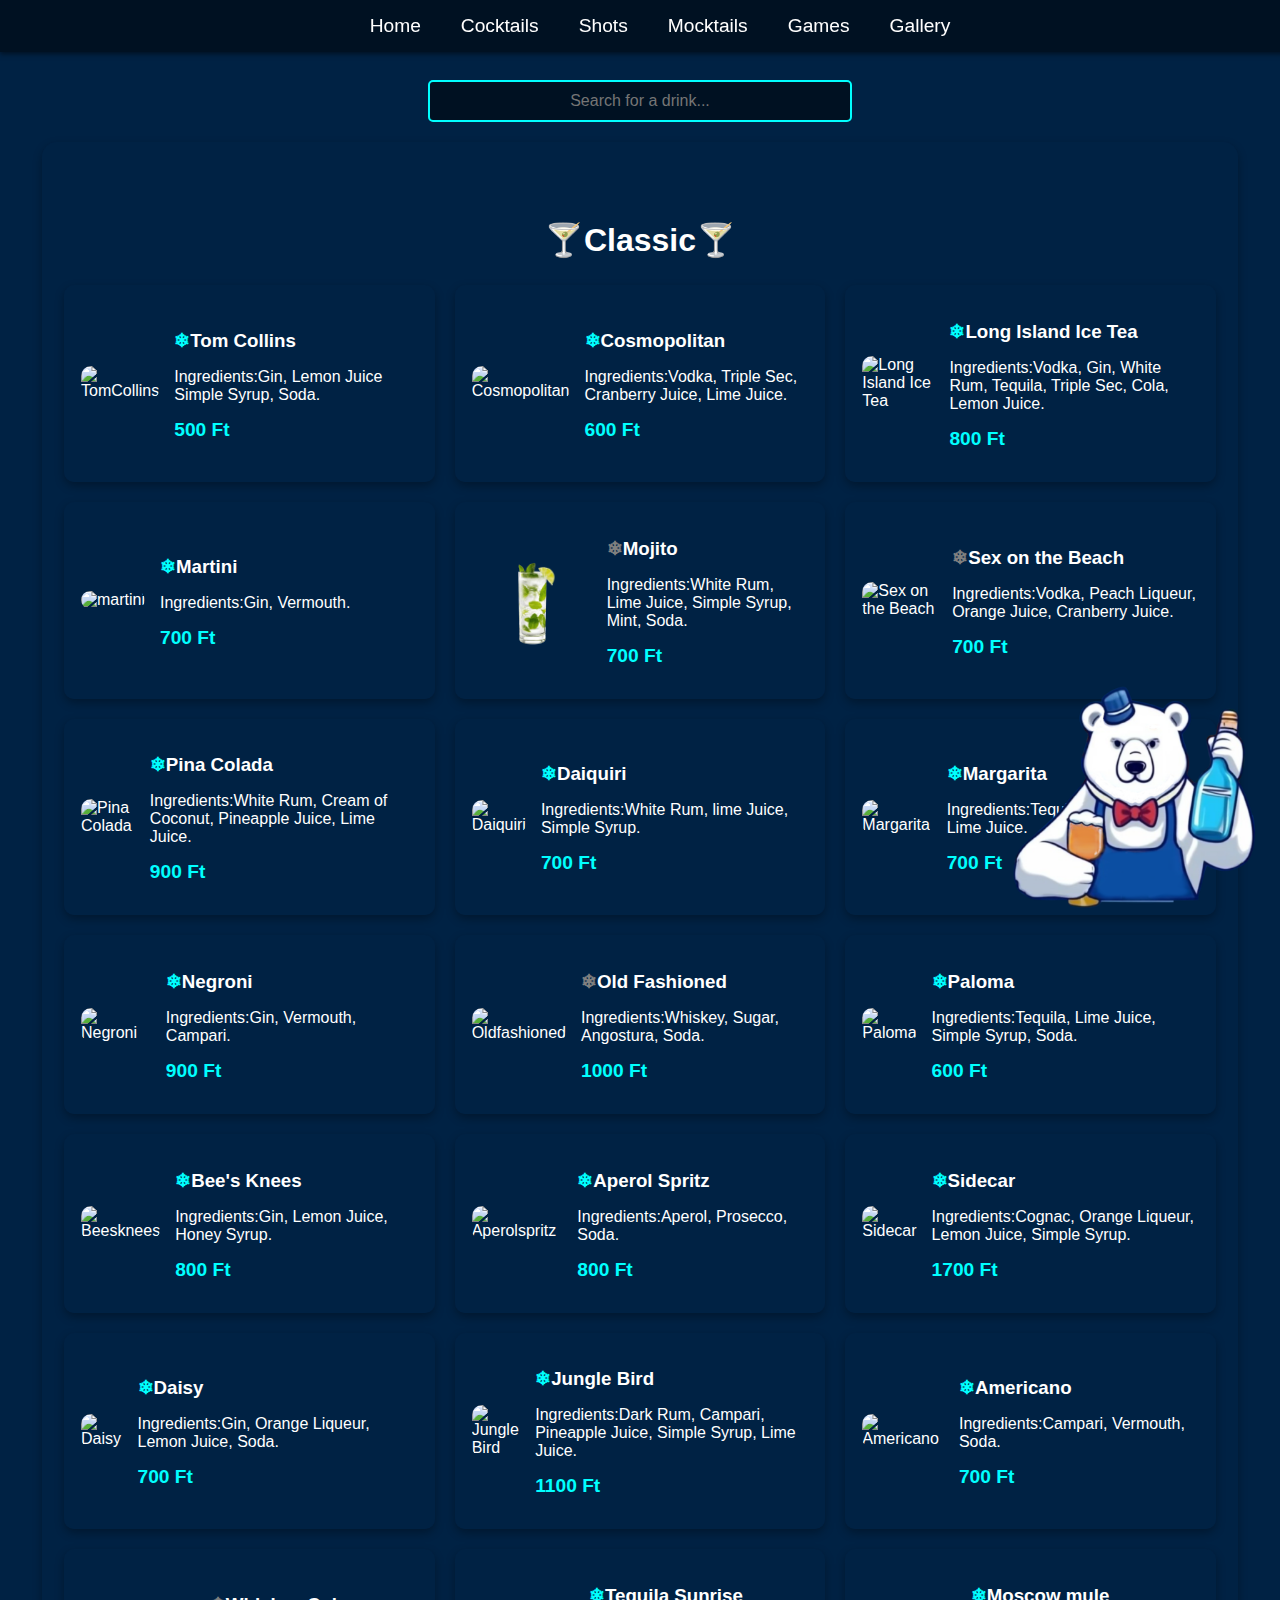
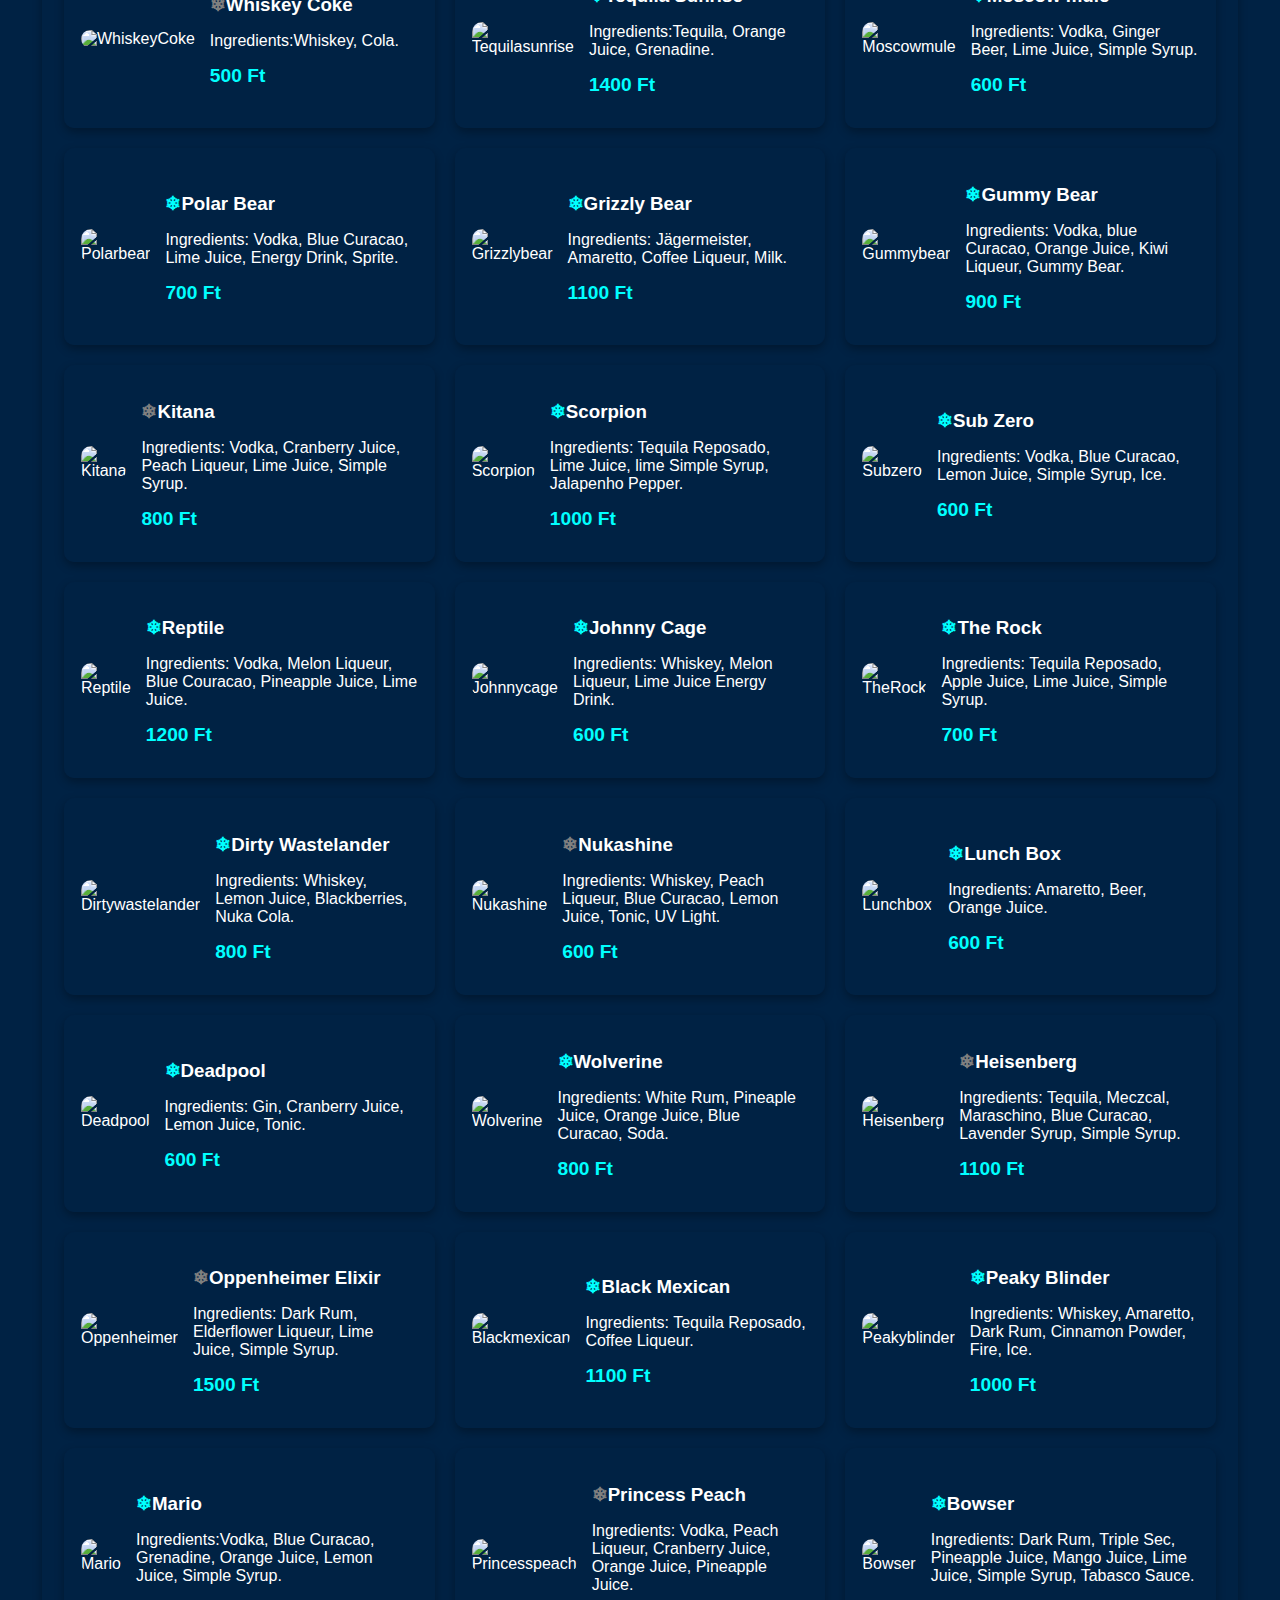
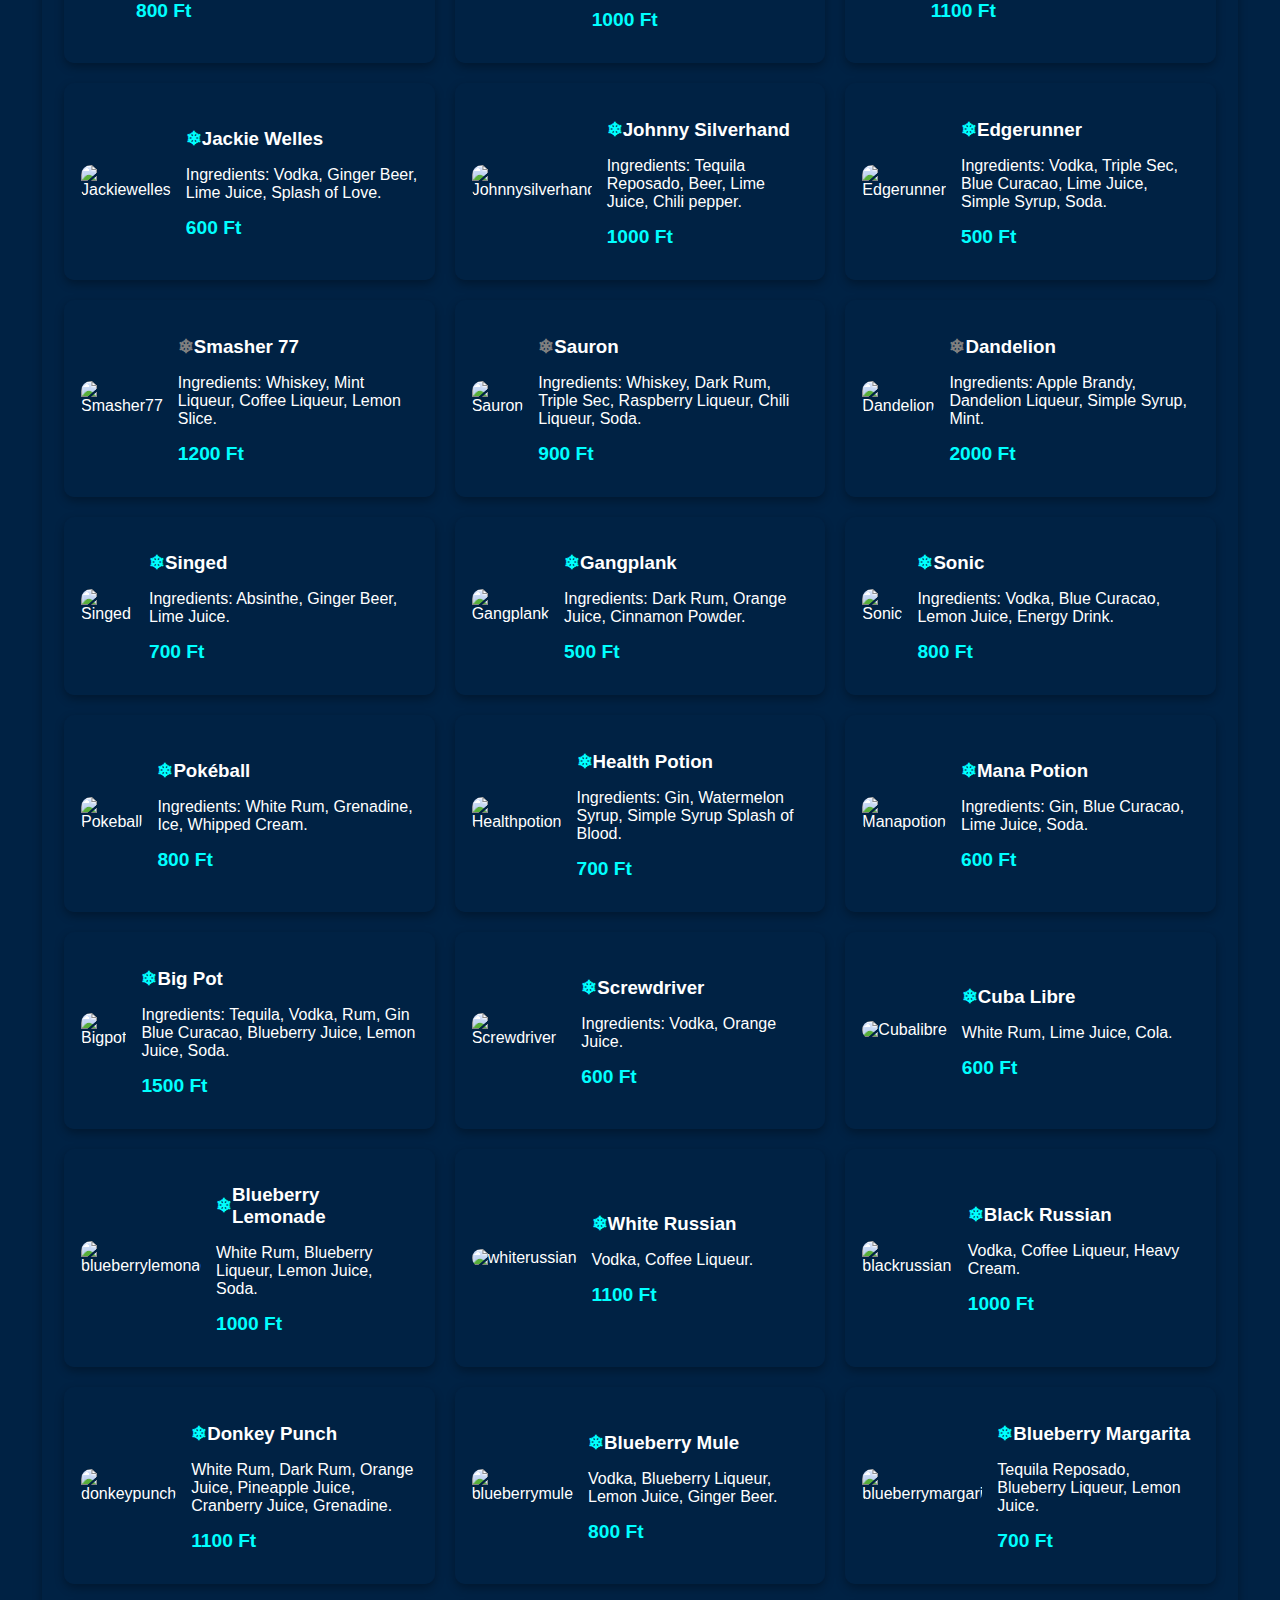
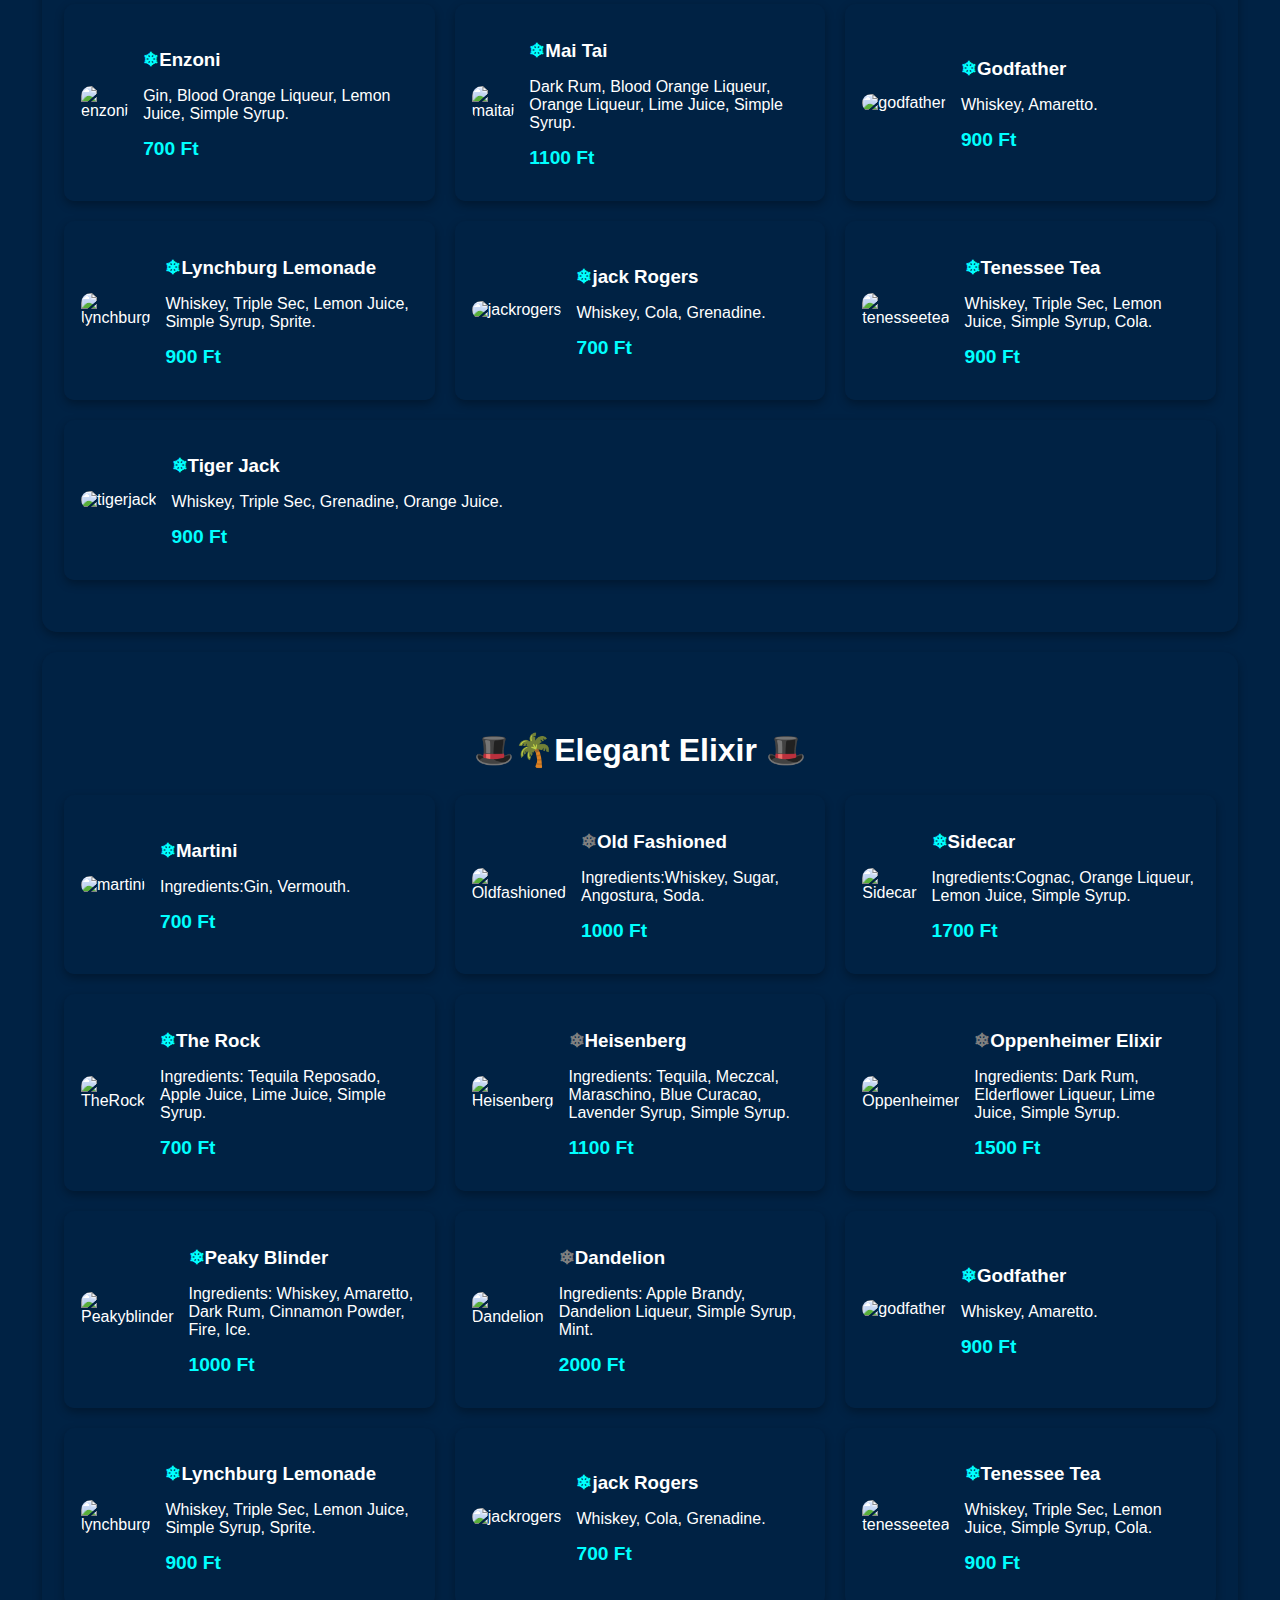
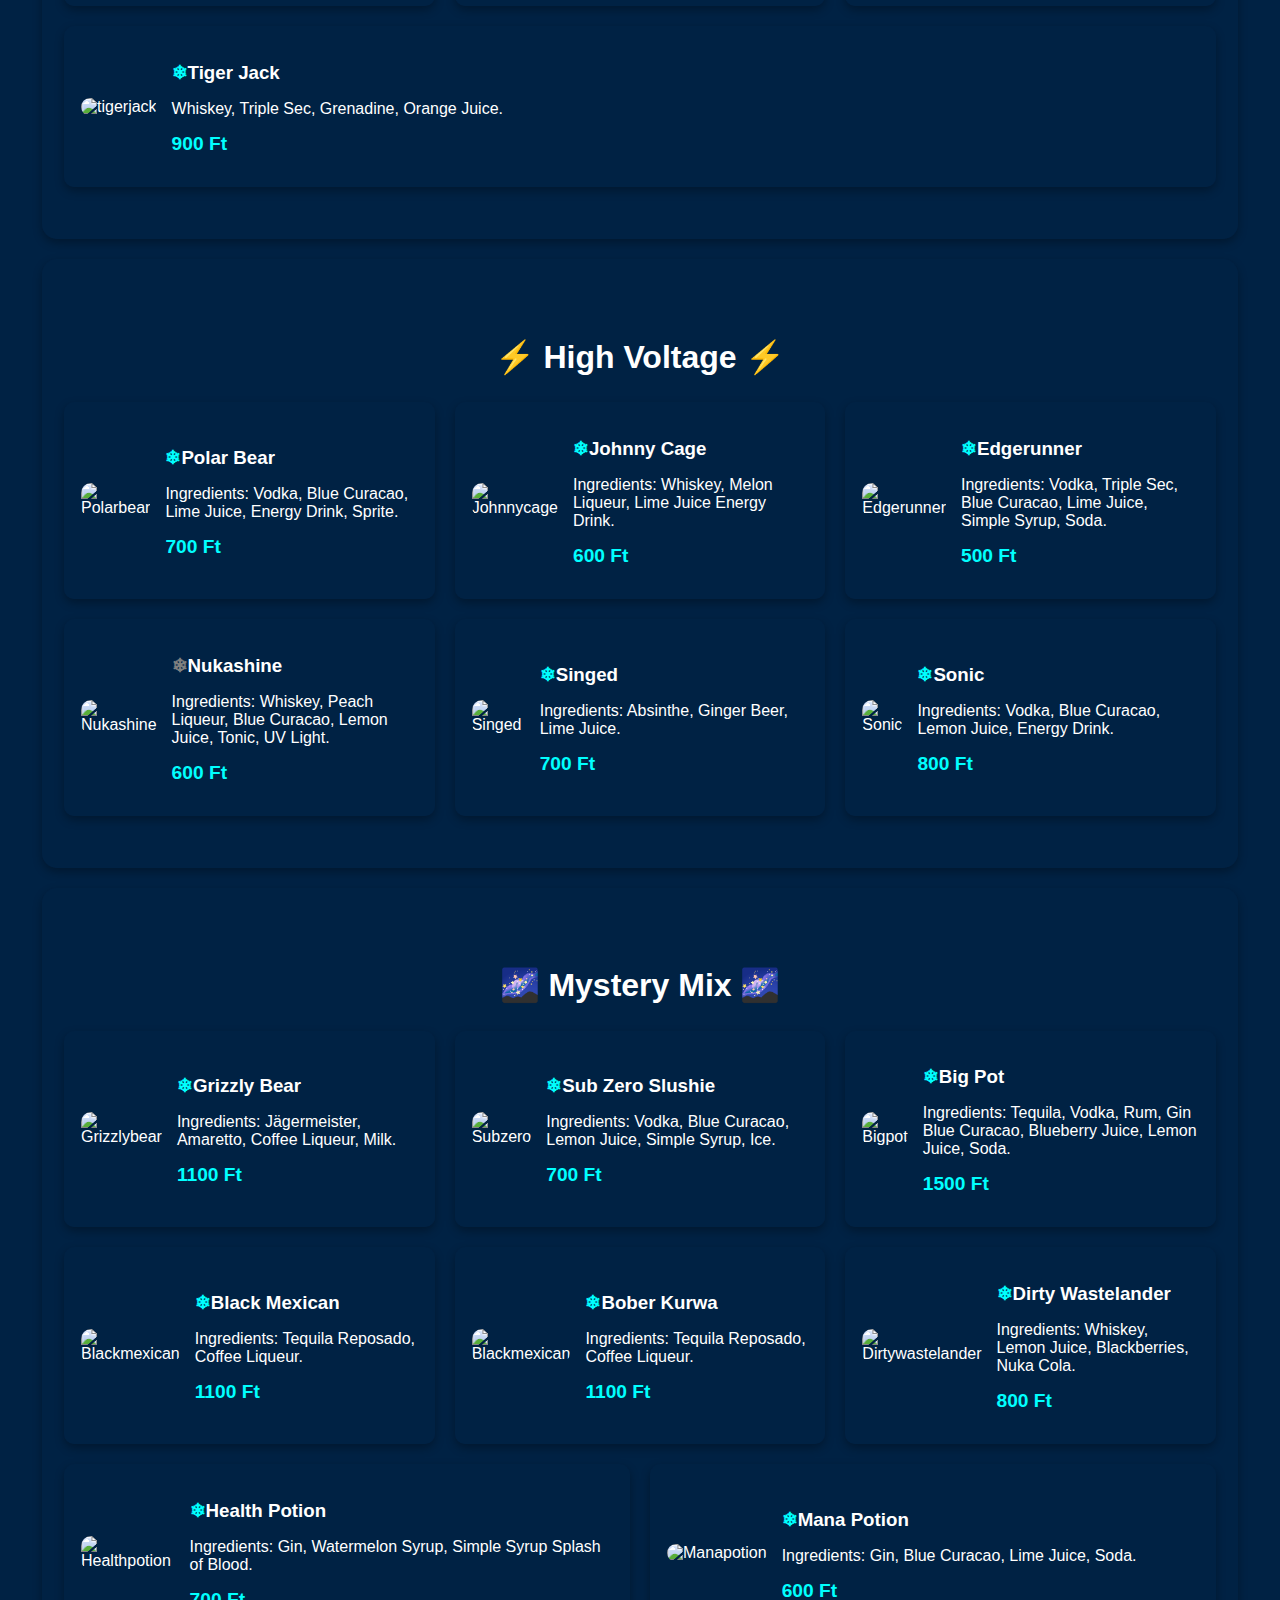
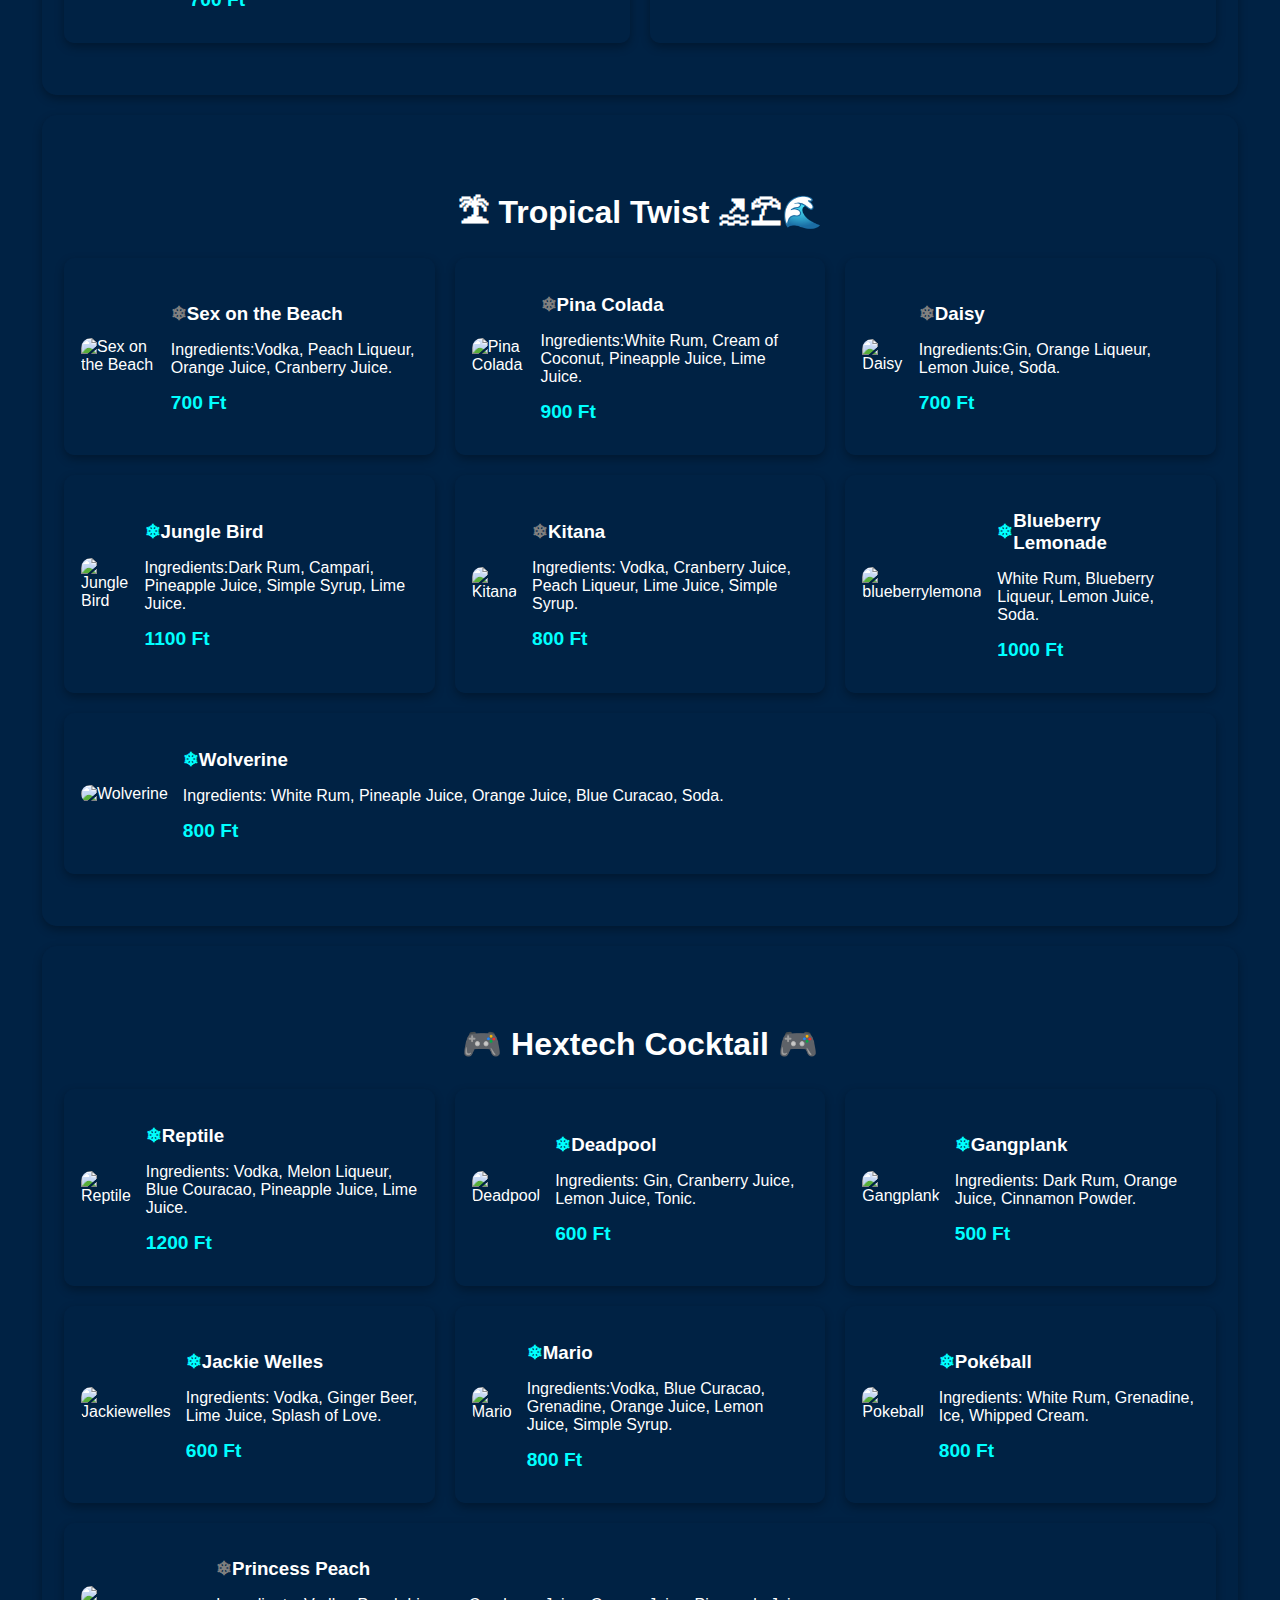
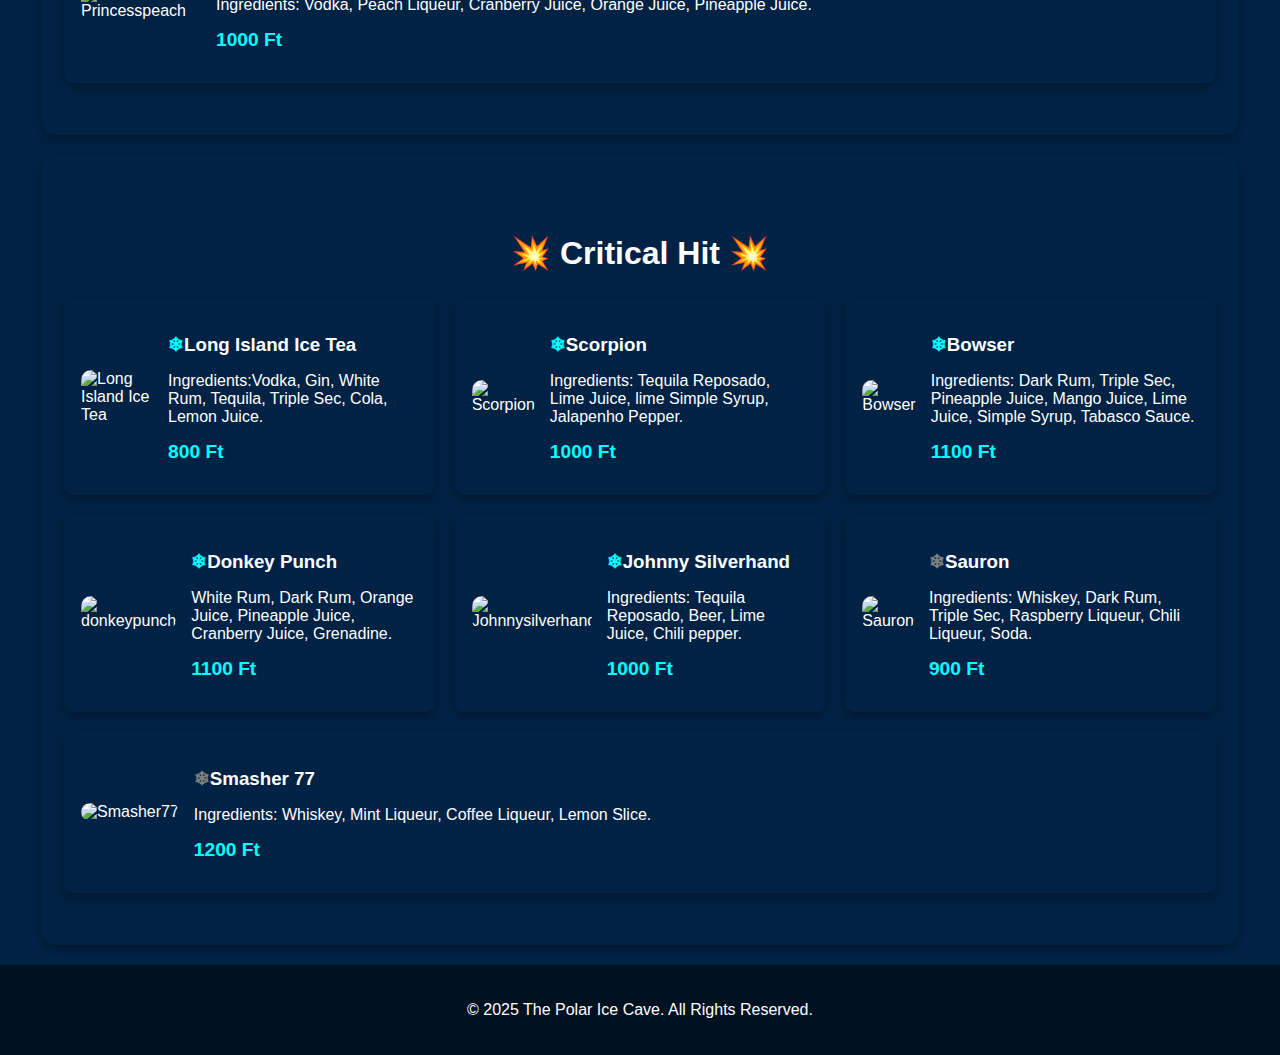
==== commit 91fe178c: "Add files via upload" ====
--- a/Pages/cocktails.html
+++ b/Pages/cocktails.html
@@ -586,7 +586,7 @@
         </div>
     </div>
     <section class="page">
-        <h2>Elegant Elixir</h2>
+        <h2>🎩🌴Elegant Elixir 🎩</h2>
         <div class="menu">
             <div class="cocktail">
                 <img src="Cocktails/martini.png" alt="martini">
@@ -696,7 +696,7 @@
     </section>
 
     <section class="page">
-        <h2>High Voltage</h2>
+        <h2>⚡ High Voltage ⚡</h2>
         <div class="menu">
             <div class="cocktail">
                 <img src="Cocktails/polarbear.gif" alt="Polarbear">
@@ -750,7 +750,7 @@
     </section>
 
     <section class="page">
-        <h2>Mystery Mix</h2>
+        <h2>🌌 Mystery Mix 🌌</h2>
         <div class="menu">
             <div class="cocktail">
                 <img src="Cocktails/grizzly.gif" alt="Grizzlybear">
@@ -820,7 +820,7 @@
     </section>
 
     <section class="page">
-        <h2>Tropical Twist</h2>
+        <h2>🏝 Tropical Twist 🏖⛱🌊</h2>
         <div class="menu">
             <div class="cocktail">
                 <img src="Cocktails/sexonthebeach.png" alt="Sex on the Beach">
@@ -838,6 +838,7 @@
 		    <p class="price">900 Ft</p>
                 </div>
             </div>
+            <div class="cocktail">
             <img src="Cocktails/daisy.png" alt="Daisy">
             <div class="cocktail-content">
                 <h3><span style="color: #808080;">❄</span>Daisy</h3>
@@ -881,7 +882,7 @@
     </section>
 
     <section class="page">
-        <h2>Hextech Cocktail</h2>
+        <h2>🎮 Hextech Cocktail 🎮</h2>
         <div class="menu">
             <div class="cocktail">
                 <img src="Cocktails/reptile.png" alt="Reptile">
@@ -943,7 +944,7 @@
     </section>
 
     <section class="page">
-        <h2>Critical Hit</h2>
+        <h2>💥 Critical Hit 💥</h2>
         <div class="menu">
             <div class="cocktail">
                 <img src="Cocktails/longislandicetea.png" alt="Long Island Ice Tea">
@@ -993,6 +994,7 @@
 		    <p class="price">900 Ft</p>
                 </div>
             </div>
+            <div class="cocktail">
             <img src="Cocktails/smasher77.png" alt="Smasher77">
             <div class="cocktail-content">
                 <h3><span style="color: #808080;">❄</span>Smasher 77</h3>
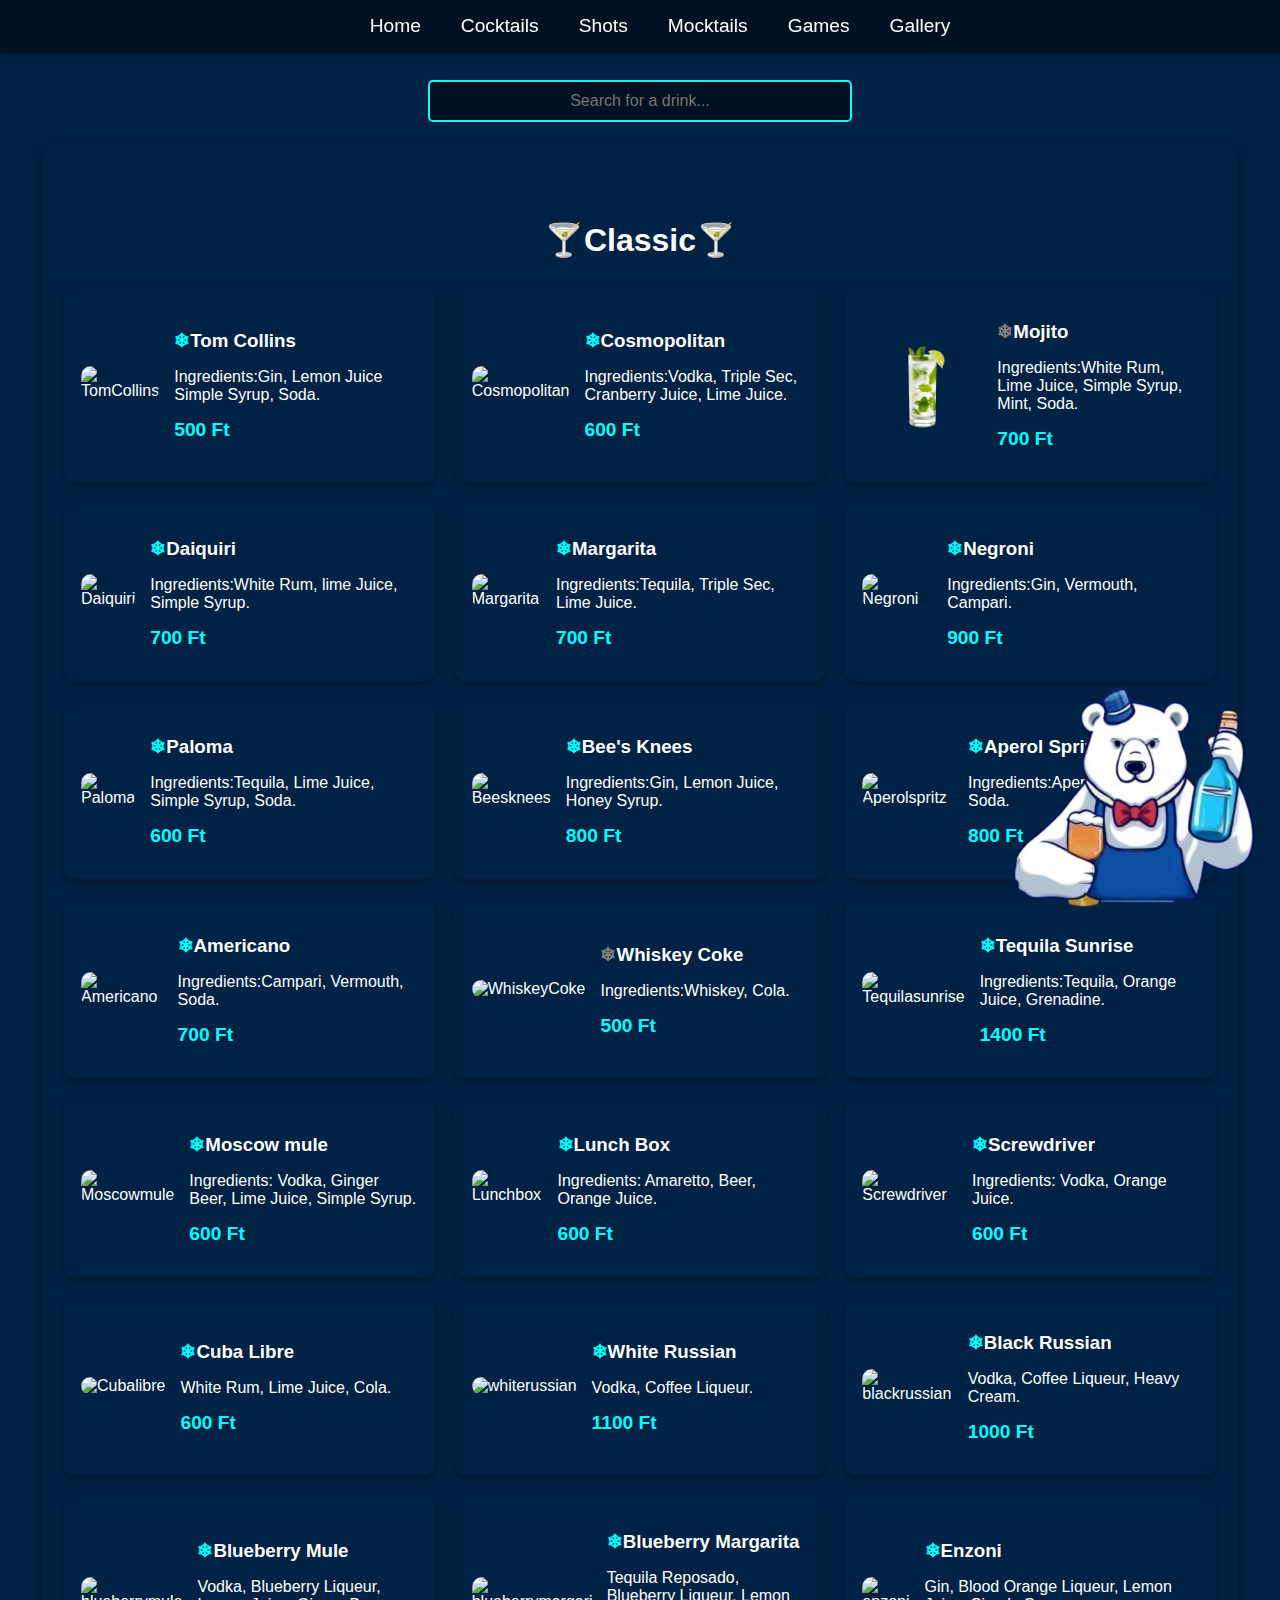
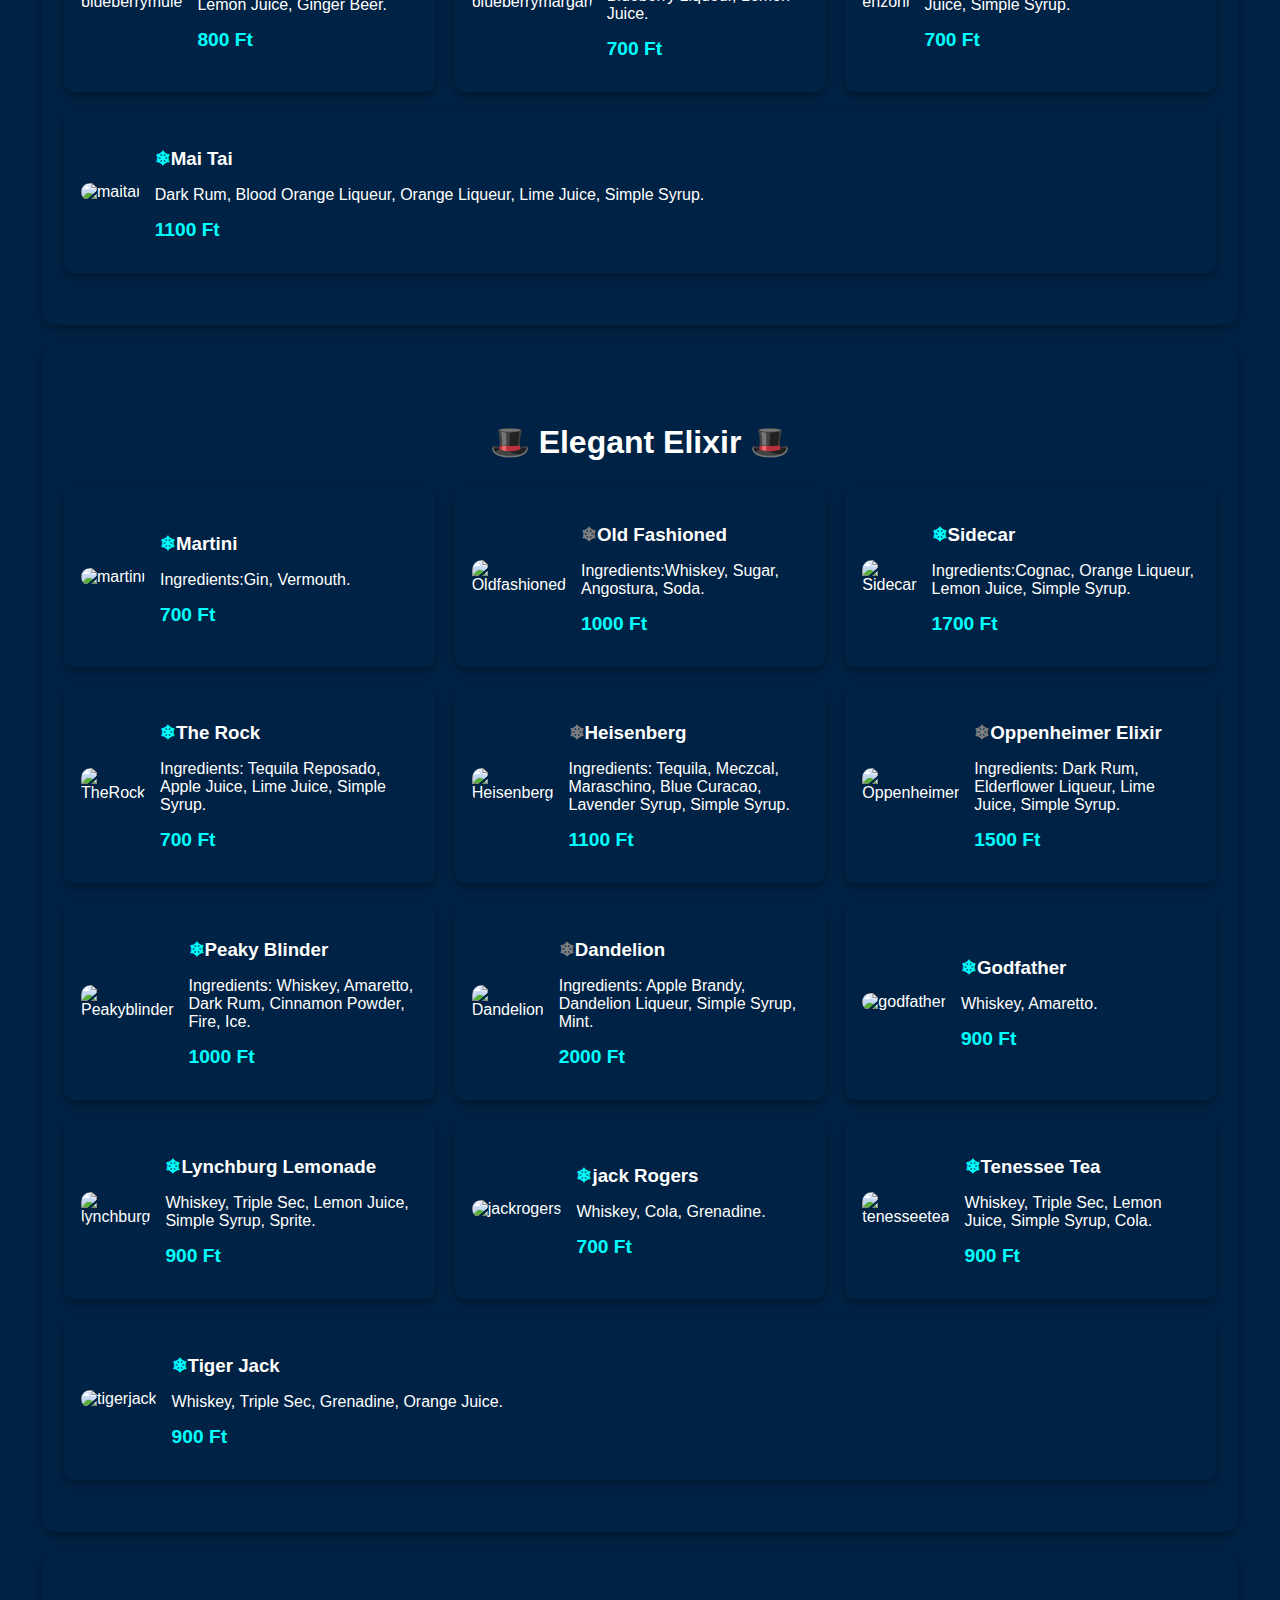
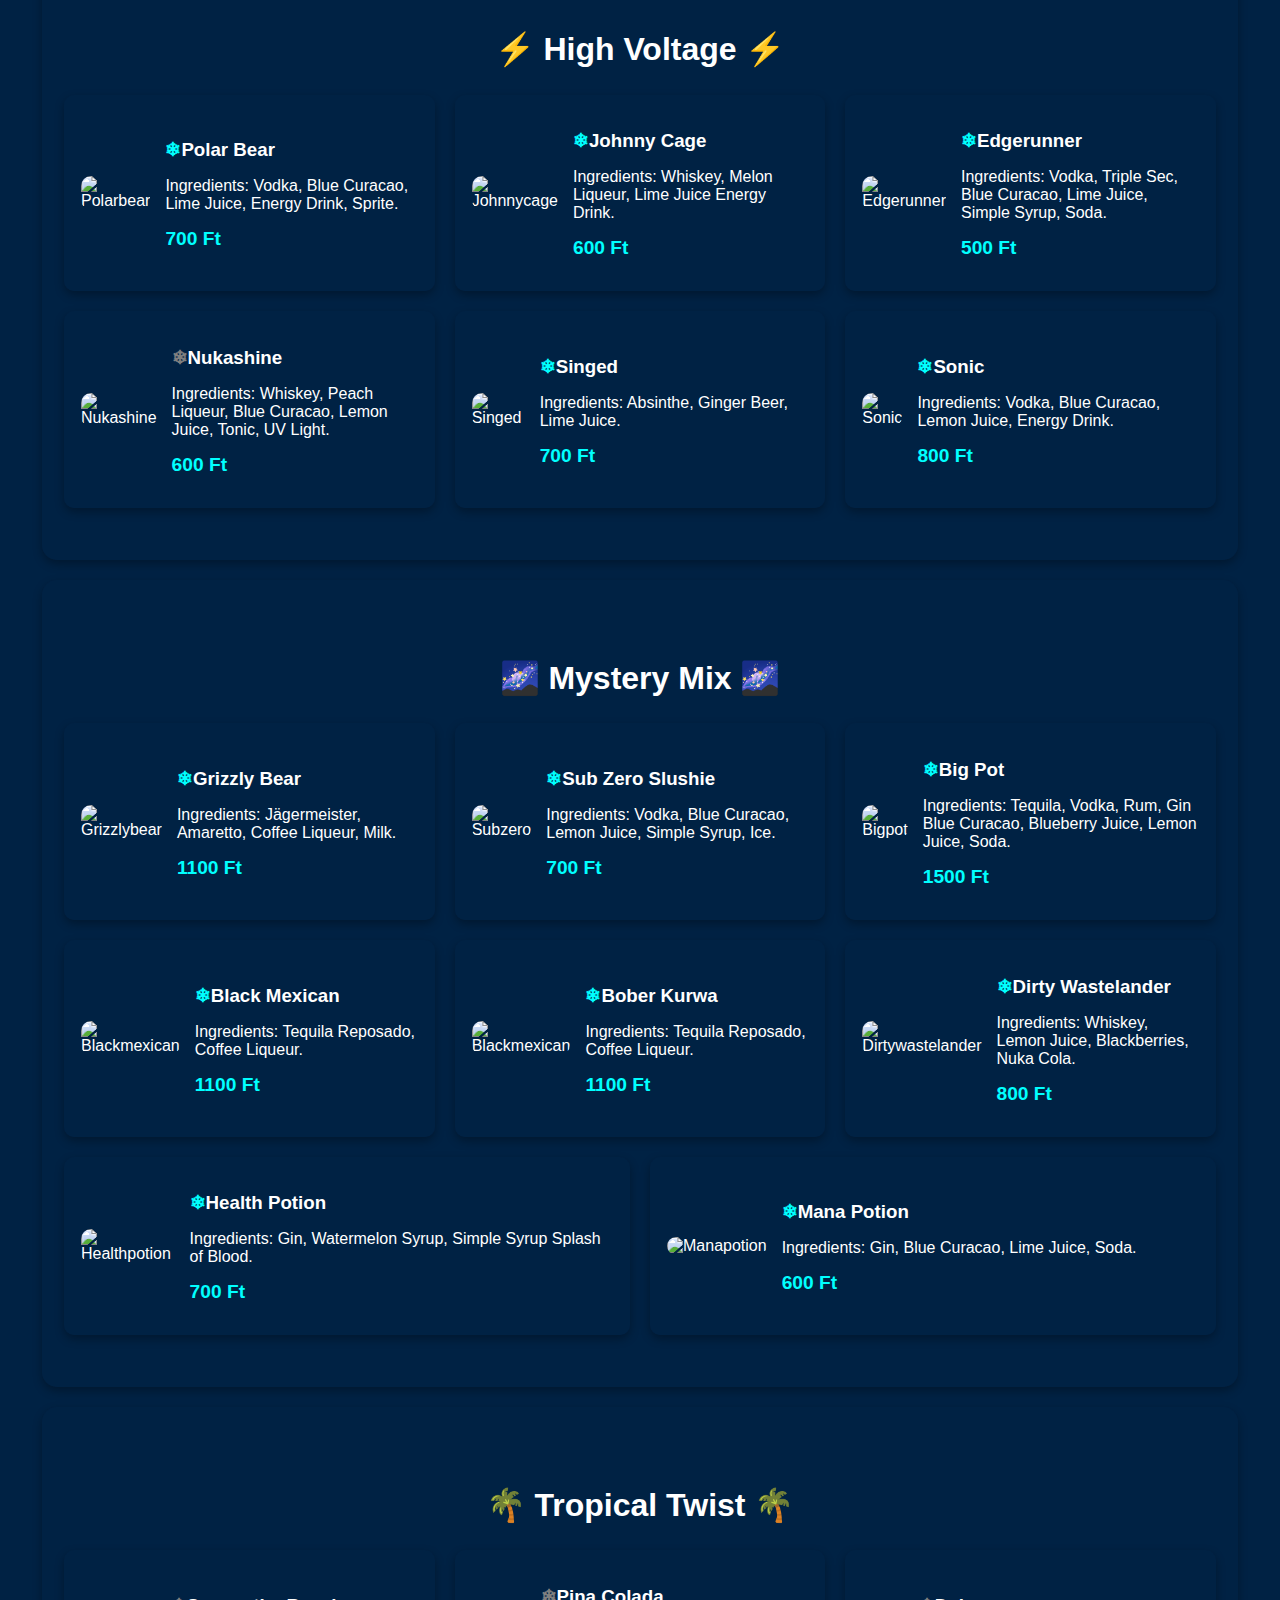
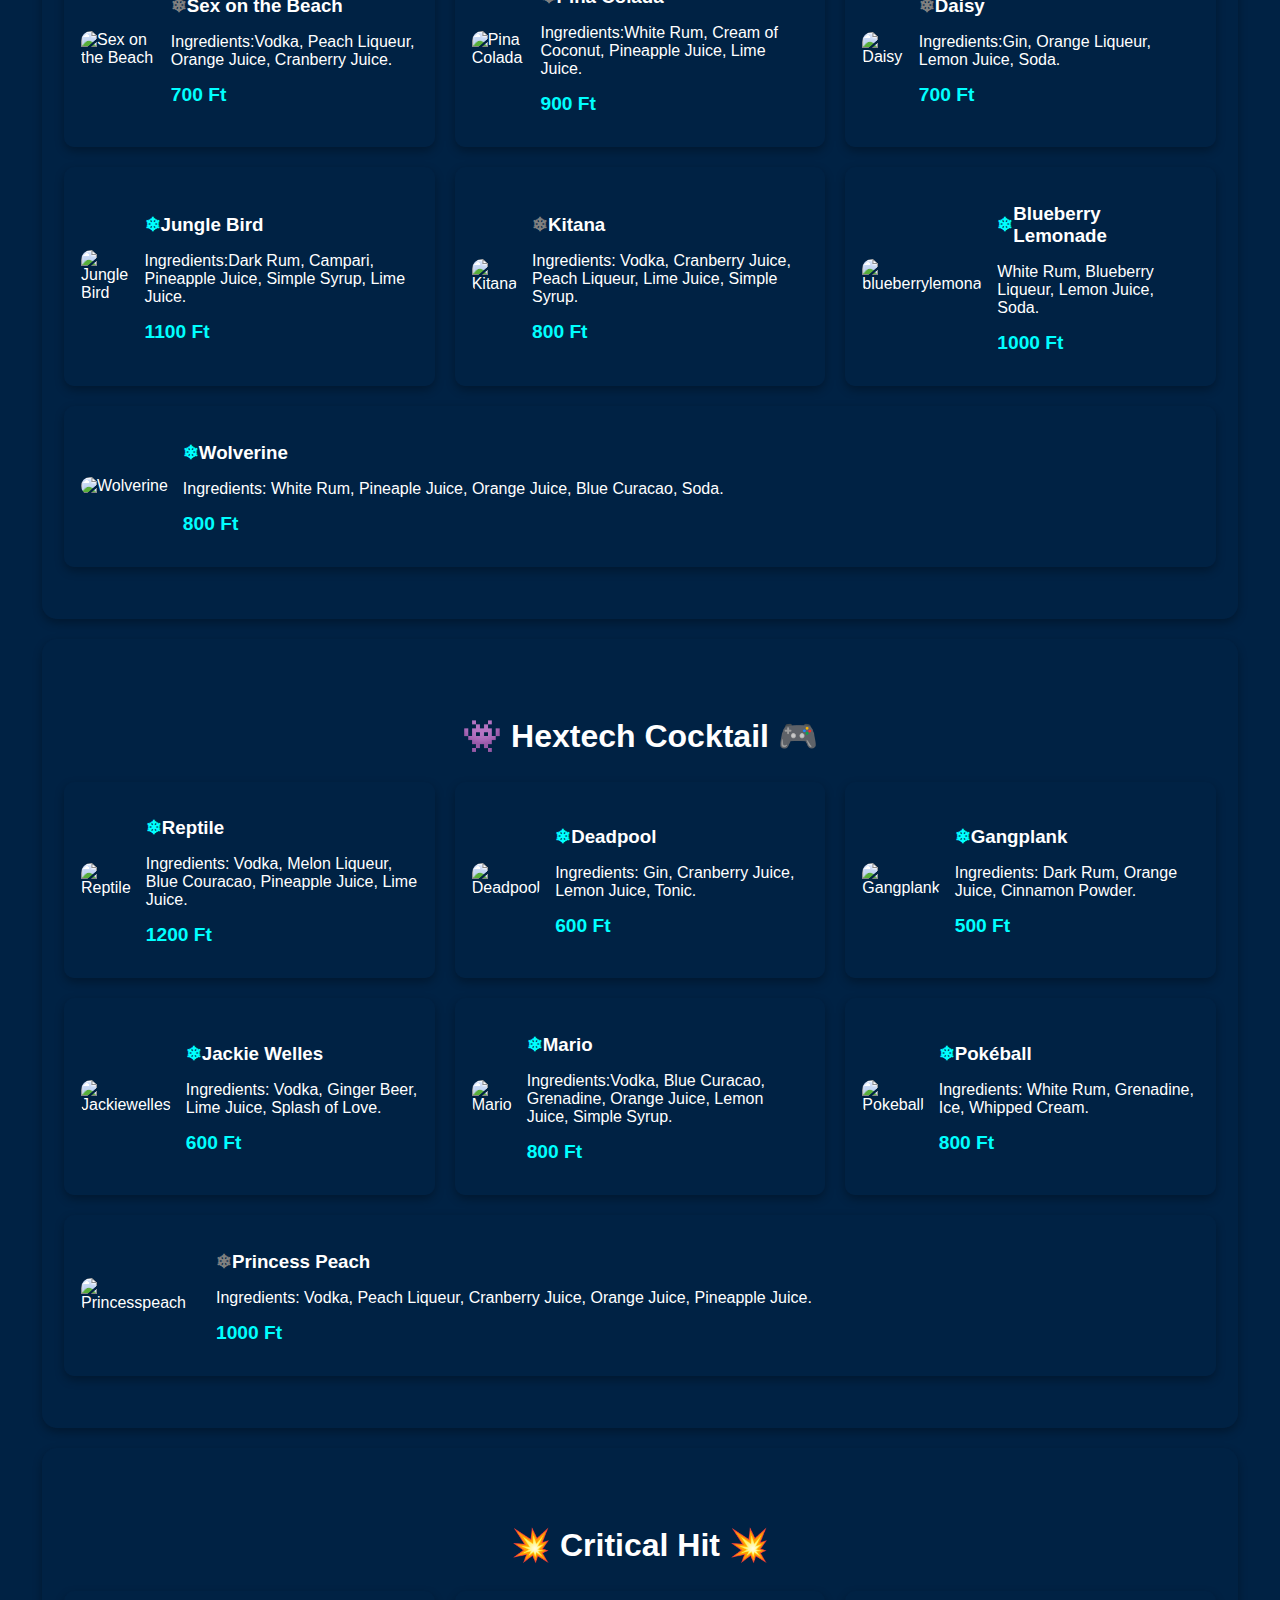
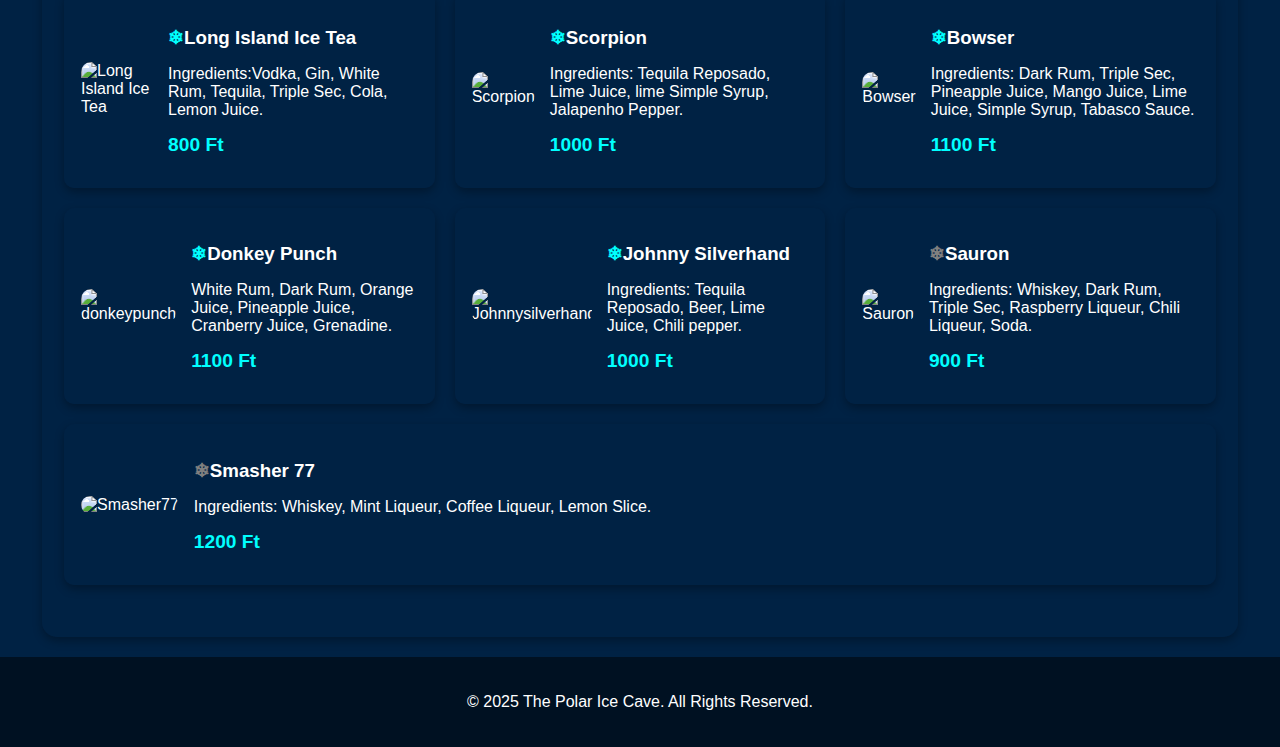
==== commit e345402a: "Add files via upload" ====
--- a/Pages/cocktails.html
+++ b/Pages/cocktails.html
@@ -40,43 +40,11 @@
                 </div>
             </div>
             <div class="cocktail">
-                <img src="Cocktails/longislandicetea.png" alt="Long Island Ice Tea">
-                <div class="cocktail-content">
-                    <h3><span style="color: #00ffff;">❄</span>Long Island Ice Tea</h3>
-                    <p>Ingredients:Vodka, Gin, White Rum, Tequila, Triple Sec, Cola, Lemon Juice.</p>
-		    <p class="price">800 Ft</p>
-                </div>
-            </div>
-            <div class="cocktail">
-                <img src="Cocktails/martini.png" alt="martini">
-                <div class="cocktail-content">
-                    <h3><span style="color: #00ffff;">❄</span>Martini</h3>
-                    <p>Ingredients:Gin, Vermouth.</p>
-		    <p class="price">700 Ft</p>
-                </div>
-            </div>
-            <div class="cocktail">
                 <img src="Cocktails/mojito.png" alt="Mojito">
                 <div class="cocktail-content">
                     <h3><span style="color: #808080;">❄</span>Mojito</h3>
                     <p>Ingredients:White Rum, Lime Juice, Simple Syrup, Mint, Soda.</p>
 		    <p class="price">700 Ft</p>
-                </div>
-            </div>
-            <div class="cocktail">
-                <img src="Cocktails/sexonthebeach.png" alt="Sex on the Beach">
-                <div class="cocktail-content">
-                    <h3><span style="color: #808080;">❄</span>Sex on the Beach</h3>
-                    <p>Ingredients:Vodka, Peach Liqueur, Orange Juice, Cranberry Juice.</p>
-		    <p class="price">700 Ft</p>
-                </div>
-            </div>
-            <div class="cocktail">
-                <img src="Cocktails/pinacolada.png" alt="Pina Colada">
-                <div class="cocktail-content">
-                    <h3><span style="color: #00ffff;">❄</span>Pina Colada</h3>
-                    <p>Ingredients:White Rum, Cream of Coconut, Pineapple Juice, Lime Juice.</p>
-		    <p class="price">900 Ft</p>
                 </div>
             </div>
             <div class="cocktail">
@@ -104,6 +72,147 @@
                 </div>
             </div>
             <div class="cocktail">
+                <img src="Cocktails/paloma.png" alt="Paloma">
+                <div class="cocktail-content">
+                    <h3><span style="color: #00ffff;">❄</span>Paloma</h3>
+                    <p>Ingredients:Tequila, Lime Juice, Simple Syrup, Soda.</p>
+		    <p class="price">600 Ft</p>
+                </div>
+            </div>
+            <div class="cocktail">
+                <img src="Cocktails/beesknees.png" alt="Beesknees">
+                <div class="cocktail-content">
+                    <h3><span style="color: #00ffff;">❄</span>Bee's Knees</h3>
+                    <p>Ingredients:Gin, Lemon Juice, Honey Syrup.</p>
+		    <p class="price">800 Ft</p>
+                </div>
+            </div>
+            <div class="cocktail">
+                <img src="Cocktails/aperolspritz.png" alt="Aperolspritz">
+                <div class="cocktail-content">
+                    <h3><span style="color: #00ffff;">❄</span>Aperol Spritz</h3>
+                    <p>Ingredients:Aperol, Prosecco, Soda.</p>
+		    <p class="price">800 Ft</p>
+                </div>
+            </div>
+            <div class="cocktail">
+                <img src="Cocktails/americano.png" alt="Americano">
+                <div class="cocktail-content">
+                    <h3><span style="color: #00ffff;">❄</span>Americano</h3>
+                    <p>Ingredients:Campari, Vermouth, Soda.</p>
+		    <p class="price">700 Ft</p>
+                </div>
+            </div>
+            <div class="cocktail">
+                <img src="Cocktails/whiskeycoke.png" alt="WhiskeyCoke">
+                <div class="cocktail-content">
+                    <h3><span style="color: #808080;">❄</span>Whiskey Coke</h3>
+                    <p>Ingredients:Whiskey, Cola.</p>
+		    <p class="price">500 Ft</p>
+                </div>
+            </div>
+            <div class="cocktail">
+                <img src="Cocktails/tequilasunrise.png" alt="Tequilasunrise">
+                <div class="cocktail-content">
+                    <h3><span style="color: #00ffff;">❄</span>Tequila Sunrise</h3>
+                    <p>Ingredients:Tequila, Orange Juice, Grenadine.</p>
+		    <p class="price">1400 Ft</p>
+                </div>
+            </div>
+            <div class="cocktail">
+                <img src="Cocktails/moscowmule.png" alt="Moscowmule">
+                <div class="cocktail-content">
+                    <h3><span style="color: #00ffff;">❄</span>Moscow mule</h3>
+                    <p>Ingredients: Vodka, Ginger Beer, Lime Juice, Simple Syrup.</p>
+		    <p class="price">600 Ft</p>
+                </div>
+            </div>
+            <div class="cocktail">
+                <img src="Cocktails/lunchbox.png" alt="Lunchbox">
+                <div class="cocktail-content">
+                    <h3><span style="color: #00ffff;">❄</span>Lunch Box</h3>
+                    <p>Ingredients: Amaretto, Beer, Orange Juice.</p>
+		    <p class="price">600 Ft</p>
+                </div>
+            </div>
+            <div class="cocktail">
+                <img src="Cocktails/screwdriver.png" alt="Screwdriver">
+                <div class="cocktail-content">
+                    <h3><span style="color: #00ffff;">❄</span>Screwdriver</h3>
+                    <p>Ingredients: Vodka, Orange Juice.</p>
+		    <p class="price">600 Ft</p>
+                </div>
+            </div>
+            <div class="cocktail">
+                <img src="Cocktails/cubalibre.png" alt="Cubalibre">
+                <div class="cocktail-content">
+                    <h3><span style="color: #00ffff;">❄</span>Cuba Libre</h3>
+                    <p>White Rum, Lime Juice, Cola.</p>
+		    <p class="price">600 Ft</p>
+                </div>
+            </div>
+            <div class="cocktail">
+                <img src="Cocktails/whiterussian.png" alt="whiterussian">
+                <div class="cocktail-content">
+                    <h3><span style="color: #00ffff;">❄</span>White Russian</h3>
+                    <p>Vodka, Coffee Liqueur.</p>
+		    <p class="price">1100 Ft</p>
+                </div>
+            </div>
+            <div class="cocktail">
+                <img src="Cocktails/blackrussian.png" alt="blackrussian">
+                <div class="cocktail-content">
+                    <h3><span style="color: #00ffff;">❄</span>Black Russian</h3>
+                    <p>Vodka, Coffee Liqueur, Heavy Cream.</p>
+		    <p class="price">1000 Ft</p>
+                </div>
+            </div>
+            <div class="cocktail">
+                <img src="Cocktails/blueberrymule.png" alt="blueberrymule">
+                <div class="cocktail-content">
+                    <h3><span style="color: #00ffff;">❄</span>Blueberry Mule</h3>
+                    <p>Vodka, Blueberry Liqueur, Lemon Juice, Ginger Beer.</p>
+		    <p class="price">800 Ft</p>
+                </div>
+            </div>
+            <div class="cocktail">
+                <img src="Cocktails/blueberrymargarita.png" alt="blueberrymargarita">
+                <div class="cocktail-content">
+                    <h3><span style="color: #00ffff;">❄</span>Blueberry Margarita</h3>
+                    <p>Tequila Reposado, Blueberry Liqueur, Lemon Juice.</p>
+		    <p class="price">700 Ft</p>
+                </div>
+            </div>
+            <div class="cocktail">
+                <img src="Cocktails/enzoni.png" alt="enzoni">
+                <div class="cocktail-content">
+                    <h3><span style="color: #00ffff;">❄</span>Enzoni</h3>
+                    <p>Gin, Blood Orange Liqueur, Lemon Juice, Simple Syrup.</p>
+		    <p class="price">700 Ft</p>
+                </div>
+            </div>
+            <div class="cocktail">
+                <img src="Cocktails/maitai.png" alt="maitai">
+                <div class="cocktail-content">
+                    <h3><span style="color: #00ffff;">❄</span>Mai Tai</h3>
+                    <p>Dark Rum, Blood Orange Liqueur, Orange Liqueur, Lime Juice, Simple Syrup.</p>
+		    <p class="price">1100 Ft</p>
+                </div>
+            </div>
+        </div>
+    </div>
+    <section class="page">
+        <h2>🎩 Elegant Elixir 🎩</h2>
+        <div class="menu">
+            <div class="cocktail">
+                <img src="Cocktails/martini.png" alt="martini">
+                <div class="cocktail-content">
+                    <h3><span style="color: #00ffff;">❄</span>Martini</h3>
+                    <p>Ingredients:Gin, Vermouth.</p>
+		    <p class="price">700 Ft</p>
+                </div>
+            </div>
+            <div class="cocktail">
                 <img src="Cocktails/oldfashioned.png" alt="Oldfashioned">
                 <div class="cocktail-content">
                     <h3><span style="color: #808080;">❄</span>Old Fashioned</h3>
@@ -112,30 +221,6 @@
                 </div>
             </div>
             <div class="cocktail">
-                <img src="Cocktails/paloma.png" alt="Paloma">
-                <div class="cocktail-content">
-                    <h3><span style="color: #00ffff;">❄</span>Paloma</h3>
-                    <p>Ingredients:Tequila, Lime Juice, Simple Syrup, Soda.</p>
-		    <p class="price">600 Ft</p>
-                </div>
-            </div>
-            <div class="cocktail">
-                <img src="Cocktails/beesknees.png" alt="Beesknees">
-                <div class="cocktail-content">
-                    <h3><span style="color: #00ffff;">❄</span>Bee's Knees</h3>
-                    <p>Ingredients:Gin, Lemon Juice, Honey Syrup.</p>
-		    <p class="price">800 Ft</p>
-                </div>
-            </div>
-            <div class="cocktail">
-                <img src="Cocktails/aperolspritz.png" alt="Aperolspritz">
-                <div class="cocktail-content">
-                    <h3><span style="color: #00ffff;">❄</span>Aperol Spritz</h3>
-                    <p>Ingredients:Aperol, Prosecco, Soda.</p>
-		    <p class="price">800 Ft</p>
-                </div>
-            </div>
-            <div class="cocktail">
                 <img src="Cocktails/sidecar.png" alt="Sidecar">
                 <div class="cocktail-content">
                     <h3><span style="color: #00ffff;">❄</span>Sidecar</h3>
@@ -144,163 +229,11 @@
                 </div>
             </div>
             <div class="cocktail">
-                <img src="Cocktails/daisy.png" alt="Daisy">
-                <div class="cocktail-content">
-                    <h3><span style="color: #00ffff;">❄</span>Daisy</h3>
-                    <p>Ingredients:Gin, Orange Liqueur, Lemon Juice, Soda.</p>
-		    <p class="price">700 Ft</p>
-                </div>
-            </div>
-            <div class="cocktail">
-                <img src="Cocktails/junglebird.png" alt="Jungle Bird">
-                <div class="cocktail-content">
-                    <h3><span style="color: #00ffff;">❄</span>Jungle Bird</h3>
-                    <p>Ingredients:Dark Rum, Campari, Pineapple Juice, Simple Syrup, Lime Juice.</p>
-		    <p class="price">1100 Ft</p>
-                </div>
-            </div>
-            <div class="cocktail">
-                <img src="Cocktails/americano.png" alt="Americano">
-                <div class="cocktail-content">
-                    <h3><span style="color: #00ffff;">❄</span>Americano</h3>
-                    <p>Ingredients:Campari, Vermouth, Soda.</p>
-		    <p class="price">700 Ft</p>
-                </div>
-            </div>
-            <div class="cocktail">
-                <img src="Cocktails/whiskeycoke.png" alt="WhiskeyCoke">
-                <div class="cocktail-content">
-                    <h3><span style="color: #808080;">❄</span>Whiskey Coke</h3>
-                    <p>Ingredients:Whiskey, Cola.</p>
-		    <p class="price">500 Ft</p>
-                </div>
-            </div>
-            <div class="cocktail">
-                <img src="Cocktails/tequilasunrise.png" alt="Tequilasunrise">
-                <div class="cocktail-content">
-                    <h3><span style="color: #00ffff;">❄</span>Tequila Sunrise</h3>
-                    <p>Ingredients:Tequila, Orange Juice, Grenadine.</p>
-		    <p class="price">1400 Ft</p>
-                </div>
-            </div>
-            <div class="cocktail">
-                <img src="Cocktails/moscowmule.png" alt="Moscowmule">
-                <div class="cocktail-content">
-                    <h3><span style="color: #00ffff;">❄</span>Moscow mule</h3>
-                    <p>Ingredients: Vodka, Ginger Beer, Lime Juice, Simple Syrup.</p>
-		    <p class="price">600 Ft</p>
-                </div>
-            </div>
-            <div class="cocktail">
-                <img src="Cocktails/polarbear.gif" alt="Polarbear">
-                <div class="cocktail-content">
-                    <h3><span style="color: #00ffff;">❄</span>Polar Bear</h3>
-                    <p>Ingredients: Vodka, Blue Curacao, Lime Juice, Energy Drink, Sprite.</p>
-		            <p class="price">700 Ft</p>
-                </div>
-            </div>
-            <div class="cocktail">
-                <img src="Cocktails/grizzly.gif" alt="Grizzlybear">
-                <div class="cocktail-content">
-                    <h3><span style="color: #00ffff;">❄</span>Grizzly Bear</h3>
-                    <p>Ingredients: Jägermeister, Amaretto, Coffee Liqueur, Milk.</p>
-		            <p class="price">1100 Ft</p>
-                </div>
-            </div>
-            <div class="cocktail">
-                <img src="Cocktails/gummybear.png" alt="Gummybear">
-                <div class="cocktail-content">
-                    <h3><span style="color: #00ffff;">❄</span>Gummy Bear</h3>
-                    <p>Ingredients: Vodka, blue Curacao, Orange Juice, Kiwi Liqueur, Gummy Bear.</p>
-		    <p class="price">900 Ft</p>
-                </div>
-            </div>
-            <div class="cocktail">
-                <img src="Cocktails/kitana.png" alt="Kitana">
-                <div class="cocktail-content">
-                    <h3><span style="color: #808080;">❄</span>Kitana</h3>
-                    <p>Ingredients: Vodka, Cranberry Juice, Peach Liqueur, Lime Juice, Simple Syrup.</p>
-		    <p class="price">800 Ft</p>
-                </div>
-            </div>
-            <div class="cocktail">
-                <img src="Cocktails/scorpion.png" alt="Scorpion">
-                <div class="cocktail-content">
-                    <h3><span style="color: #00ffff;">❄</span>Scorpion</h3>
-                    <p>Ingredients: Tequila Reposado, Lime Juice, lime Simple Syrup, Jalapenho Pepper.</p>
-		    <p class="price">1000 Ft</p>
-                </div>
-            </div>
-            <div class="cocktail">
-                <img src="Cocktails/subzero.png" alt="Subzero">
-                <div class="cocktail-content">
-                    <h3><span style="color: #00ffff;">❄</span>Sub Zero</h3>
-                    <p>Ingredients: Vodka, Blue Curacao, Lemon Juice, Simple Syrup, Ice.</p>
-		    <p class="price">600 Ft</p>
-                </div>
-            </div>
-            <div class="cocktail">
-                <img src="Cocktails/reptile.png" alt="Reptile">
-                <div class="cocktail-content">
-                    <h3><span style="color: #00ffff;">❄</span>Reptile</h3>
-                    <p>Ingredients: Vodka, Melon Liqueur, Blue Couracao, Pineapple Juice, Lime Juice.</p>
-		    <p class="price">1200 Ft</p>
-                </div>
-            </div>
-            <div class="cocktail">
-                <img src="Cocktails/johnnycage.png" alt="Johnnycage">
-                <div class="cocktail-content">
-                    <h3><span style="color: #00ffff;">❄</span>Johnny Cage</h3>
-                    <p>Ingredients: Whiskey, Melon Liqueur, Lime Juice Energy Drink.</p>
-		    <p class="price">600 Ft</p>
-                </div>
-            </div>
-            <div class="cocktail">
                 <img src="Cocktails/therock.gif" alt="TheRock">
                 <div class="cocktail-content">
                     <h3><span style="color: #00ffff;">❄</span>The Rock</h3>
                     <p>Ingredients: Tequila Reposado, Apple Juice, Lime Juice, Simple Syrup.</p>
 		    <p class="price">700 Ft</p>
-                </div>
-            </div>
-            <div class="cocktail">
-                <img src="Cocktails/dirtywastelander.png" alt="Dirtywastelander">
-                <div class="cocktail-content">
-                    <h3><span style="color: #00ffff;">❄</span>Dirty Wastelander</h3>
-                    <p>Ingredients: Whiskey, Lemon Juice, Blackberries, Nuka Cola.</p>
-		    <p class="price">800 Ft</p>
-                </div>
-            </div>
-            <div class="cocktail">
-                <img src="Cocktails/nukashine.gif" alt="Nukashine">
-                <div class="cocktail-content">
-                    <h3><span style="color: #808080;">❄</span>Nukashine</h3>
-                    <p>Ingredients: Whiskey, Peach Liqueur, Blue Curacao, Lemon Juice, Tonic, UV Light.</p>
-		    <p class="price">600 Ft</p>
-                </div>
-            </div>
-            <div class="cocktail">
-                <img src="Cocktails/lunchbox.png" alt="Lunchbox">
-                <div class="cocktail-content">
-                    <h3><span style="color: #00ffff;">❄</span>Lunch Box</h3>
-                    <p>Ingredients: Amaretto, Beer, Orange Juice.</p>
-		    <p class="price">600 Ft</p>
-                </div>
-            </div>
-            <div class="cocktail">
-                <img src="Cocktails/deadpool.gif" alt="Deadpool">
-                <div class="cocktail-content">
-                    <h3><span style="color: #00ffff;">❄</span>Deadpool</h3>
-                    <p>Ingredients: Gin, Cranberry Juice, Lemon Juice, Tonic.</p>
-		    <p class="price">600 Ft</p>
-                </div>
-            </div>
-            <div class="cocktail">
-                <img src="Cocktails/wolverine.gif" alt="Wolverine">
-                <div class="cocktail-content">
-                    <h3><span style="color: #00ffff;">❄</span>Wolverine</h3>
-                    <p>Ingredients: White Rum, Pineaple Juice, Orange Juice, Blue Curacao, Soda.</p>
-		    <p class="price">800 Ft</p>
                 </div>
             </div>
             <div class="cocktail">
@@ -320,6 +253,146 @@
                 </div>
             </div>
             <div class="cocktail">
+                <img src="Cocktails/peakyblinders.png" alt="Peakyblinder">
+                <div class="cocktail-content">
+                    <h3><span style="color: #00ffff;">❄</span>Peaky Blinder</h3>
+                    <p>Ingredients: Whiskey, Amaretto, Dark Rum, Cinnamon Powder, Fire, Ice.</p>
+		    <p class="price">1000 Ft</p>
+                </div>
+            </div>
+            <div class="cocktail">
+                <img src="Cocktails/dandelion.png" alt="Dandelion">
+                <div class="cocktail-content">
+                    <h3><span style="color: #808080;">❄</span>Dandelion</h3>
+                    <p>Ingredients: Apple Brandy, Dandelion Liqueur, Simple Syrup, Mint.</p>
+		    <p class="price">2000 Ft</p>
+                </div>
+            </div>
+            <div class="cocktail">
+                <img src="Cocktails/godfather.png" alt="godfather">
+                <div class="cocktail-content">
+                    <h3><span style="color: #00ffff;">❄</span>Godfather</h3>
+                    <p>Whiskey, Amaretto.</p>
+		    <p class="price">900 Ft</p>
+                </div>
+            </div>
+            <div class="cocktail">
+                <img src="Cocktails/lynchburg.png" alt="lynchburg">
+                <div class="cocktail-content">
+                    <h3><span style="color: #00ffff;">❄</span>Lynchburg Lemonade</h3>
+                    <p>Whiskey, Triple Sec, Lemon Juice, Simple Syrup, Sprite.</p>
+		    <p class="price">900 Ft</p>
+                </div>
+            </div>
+            <div class="cocktail">
+                <img src="Cocktails/jackrogers.png" alt="jackrogers">
+                <div class="cocktail-content">
+                    <h3><span style="color: #00ffff;">❄</span>jack Rogers</h3>
+                    <p>Whiskey, Cola, Grenadine.</p>
+		    <p class="price">700 Ft</p>
+                </div>
+            </div>
+            <div class="cocktail">
+                <img src="Cocktails/tenesseetea.png" alt="tenesseetea">
+                <div class="cocktail-content">
+                    <h3><span style="color: #00ffff;">❄</span>Tenessee Tea</h3>
+                    <p>Whiskey, Triple Sec, Lemon Juice, Simple Syrup, Cola.</p>
+		    <p class="price">900 Ft</p>
+                </div>
+            </div>
+            <div class="cocktail">
+                <img src="Cocktails/tigerjack.png" alt="tigerjack">
+                <div class="cocktail-content">
+                    <h3><span style="color: #00ffff;">❄</span>Tiger Jack</h3>
+                    <p>Whiskey, Triple Sec, Grenadine, Orange Juice.</p>
+		    <p class="price">900 Ft</p>
+                </div>
+            </div>
+        </div>
+    </section>
+
+    <section class="page">
+        <h2>⚡ High Voltage ⚡</h2>
+        <div class="menu">
+            <div class="cocktail">
+                <img src="Cocktails/polarbear.gif" alt="Polarbear">
+                <div class="cocktail-content">
+                    <h3><span style="color: #00ffff;">❄</span>Polar Bear</h3>
+                    <p>Ingredients: Vodka, Blue Curacao, Lime Juice, Energy Drink, Sprite.</p>
+		    <p class="price">700 Ft</p>
+                </div>
+            </div>
+            <div class="cocktail">
+                <img src="Cocktails/johnnycage.png" alt="Johnnycage">
+                <div class="cocktail-content">
+                    <h3><span style="color: #00ffff;">❄</span>Johnny Cage</h3>
+                    <p>Ingredients: Whiskey, Melon Liqueur, Lime Juice Energy Drink.</p>
+		    <p class="price">600 Ft</p>
+                </div>
+            </div>
+            <div class="cocktail">
+                <img src="Cocktails/edgerunner.gif" alt="Edgerunner">
+                <div class="cocktail-content">
+                    <h3><span style="color: #00ffff;">❄</span>Edgerunner</h3>
+                    <p>Ingredients: Vodka, Triple Sec, Blue Curacao, Lime Juice, Simple Syrup, Soda.</p>
+		    <p class="price">500 Ft</p>
+                </div>
+            </div>
+            <div class="cocktail">
+                <img src="Cocktails/nukashine.gif" alt="Nukashine">
+                <div class="cocktail-content">
+                    <h3><span style="color: #808080;">❄</span>Nukashine</h3>
+                    <p>Ingredients: Whiskey, Peach Liqueur, Blue Curacao, Lemon Juice, Tonic, UV Light.</p>
+		    <p class="price">600 Ft</p>
+                </div>
+            </div>
+            <div class="cocktail">
+                <img src="Cocktails/singed.gif" alt="Singed">
+                <div class="cocktail-content">
+                    <h3><span style="color: #00ffff;">❄</span>Singed</h3>
+                    <p>Ingredients: Absinthe, Ginger Beer, Lime Juice.</p>
+		    <p class="price">700 Ft</p>
+                </div>
+            </div>
+            <div class="cocktail">
+                <img src="Cocktails/sonic.gif" alt="Sonic">
+                <div class="cocktail-content">
+                    <h3><span style="color: #00ffff;">❄</span>Sonic</h3>
+                    <p>Ingredients: Vodka, Blue Curacao, Lemon Juice, Energy Drink.</p>
+		    <p class="price">800 Ft</p>
+                </div>
+            </div>
+        </div>
+    </section>
+
+    <section class="page">
+        <h2>🌌 Mystery Mix 🌌</h2>
+        <div class="menu">
+            <div class="cocktail">
+                <img src="Cocktails/grizzly.gif" alt="Grizzlybear">
+                <div class="cocktail-content">
+                    <h3><span style="color: #00ffff;">❄</span>Grizzly Bear</h3>
+                    <p>Ingredients: Jägermeister, Amaretto, Coffee Liqueur, Milk.</p>
+		    <p class="price">1100 Ft</p>
+                </div>
+            </div>
+            <div class="cocktail">
+                <img src="Cocktails/subzero.png" alt="Subzero">
+                <div class="cocktail-content">
+                    <h3><span style="color: #00ffff;">❄</span>Sub Zero Slushie</h3>
+                    <p>Ingredients: Vodka, Blue Curacao, Lemon Juice, Simple Syrup, Ice.</p>
+		    <p class="price">700 Ft</p>
+                </div>
+            </div>
+            <div class="cocktail">
+                <img src="Cocktails/bigpot.png" alt="Bigpot">
+                <div class="cocktail-content">
+                    <h3><span style="color: #00ffff;">❄</span>Big Pot</h3>
+                    <p>Ingredients: Tequila, Vodka, Rum, Gin Blue Curacao, Blueberry Juice, Lemon Juice, Soda.</p>
+		    <p class="price">1500 Ft</p>
+                </div>
+            </div>
+            <div class="cocktail">
                 <img src="Cocktails/blackmexican.png" alt="Blackmexican">
                 <div class="cocktail-content">
                     <h3><span style="color: #00ffff;">❄</span>Black Mexican</h3>
@@ -328,463 +401,6 @@
                 </div>
             </div>
             <div class="cocktail">
-                <img src="Cocktails/peakyblinders.png" alt="Peakyblinder">
-                <div class="cocktail-content">
-                    <h3><span style="color: #00ffff;">❄</span>Peaky Blinder</h3>
-                    <p>Ingredients: Whiskey, Amaretto, Dark Rum, Cinnamon Powder, Fire, Ice.</p>
-		    <p class="price">1000 Ft</p>
-                </div>
-            </div>
-            <div class="cocktail">
-                <img src="Cocktails/mario.gif" alt="Mario">
-                <div class="cocktail-content">
-                    <h3><span style="color: #00ffff;">❄</span>Mario</h3>
-                    <p>Ingredients:Vodka, Blue Curacao, Grenadine, Orange Juice, Lemon Juice, Simple Syrup.</p>
-		    <p class="price">800 Ft</p>
-                </div>
-            </div>
-            <div class="cocktail">
-                <img src="Cocktails/princesspeach.png" alt="Princesspeach">
-                <div class="cocktail-content">
-                    <h3><span style="color: #808080;">❄</span>Princess Peach</h3>
-                    <p>Ingredients: Vodka, Peach Liqueur, Cranberry Juice, Orange Juice, Pineapple Juice.</p>
-		    <p class="price">1000 Ft</p>
-                </div>
-            </div>
-            <div class="cocktail">
-                <img src="Cocktails/bowser.png" alt="Bowser">
-                <div class="cocktail-content">
-                    <h3><span style="color: #00ffff;">❄</span>Bowser</h3>
-                    <p>Ingredients: Dark Rum, Triple Sec, Pineapple Juice, Mango Juice, Lime Juice, Simple Syrup, Tabasco Sauce.</p>
-		    <p class="price">1100 Ft</p>
-                </div>
-            </div>
-            <div class="cocktail">
-                <img src="Cocktails/jackiewelles.gif" alt="Jackiewelles">
-                <div class="cocktail-content">
-                    <h3><span style="color: #00ffff;">❄</span>Jackie Welles</h3>
-                    <p>Ingredients: Vodka, Ginger Beer, Lime Juice, Splash of Love.</p>
-		    <p class="price">600 Ft</p>
-                </div>
-            </div>
-            <div class="cocktail">
-                <img src="Cocktails/johnnysilverhand.gif" alt="Johnnysilverhand">
-                <div class="cocktail-content">
-                    <h3><span style="color: #00ffff;">❄</span>Johnny Silverhand</h3>
-                    <p>Ingredients: Tequila Reposado, Beer, Lime Juice, Chili pepper.</p>
-		    <p class="price">1000 Ft</p>
-                </div>
-            </div>
-            <div class="cocktail">
-                <img src="Cocktails/edgerunner.gif" alt="Edgerunner">
-                <div class="cocktail-content">
-                    <h3><span style="color: #00ffff;">❄</span>Edgerunner</h3>
-                    <p>Ingredients: Vodka, Triple Sec, Blue Curacao, Lime Juice, Simple Syrup, Soda.</p>
-		    <p class="price">500 Ft</p>
-                </div>
-            </div>
-            <div class="cocktail">
-                <img src="Cocktails/smasher77.png" alt="Smasher77">
-                <div class="cocktail-content">
-                    <h3><span style="color: #808080;">❄</span>Smasher 77</h3>
-                    <p>Ingredients: Whiskey, Mint Liqueur, Coffee Liqueur, Lemon Slice.</p>
-		    <p class="price">1200 Ft</p>
-                </div>
-            </div>
-            <div class="cocktail">
-                <img src="Cocktails/sauron.png" alt="Sauron">
-                <div class="cocktail-content">
-                    <h3><span style="color: #808080;">❄</span>Sauron</h3>
-                    <p>Ingredients: Whiskey, Dark Rum, Triple Sec, Raspberry Liqueur, Chili Liqueur, Soda.</p>
-		    <p class="price">900 Ft</p>
-                </div>
-            </div>
-            <div class="cocktail">
-                <img src="Cocktails/dandelion.png" alt="Dandelion">
-                <div class="cocktail-content">
-                    <h3><span style="color: #808080;">❄</span>Dandelion</h3>
-                    <p>Ingredients: Apple Brandy, Dandelion Liqueur, Simple Syrup, Mint.</p>
-		    <p class="price">2000 Ft</p>
-                </div>
-            </div>
-            <div class="cocktail">
-                <img src="Cocktails/singed.gif" alt="Singed">
-                <div class="cocktail-content">
-                    <h3><span style="color: #00ffff;">❄</span>Singed</h3>
-                    <p>Ingredients: Absinthe, Ginger Beer, Lime Juice.</p>
-		    <p class="price">700 Ft</p>
-                </div>
-            </div>
-            <div class="cocktail">
-                <img src="Cocktails/gangplank.gif" alt="Gangplank">
-                <div class="cocktail-content">
-                    <h3><span style="color: #00ffff;">❄</span>Gangplank</h3>
-                    <p>Ingredients: Dark Rum, Orange Juice, Cinnamon Powder.</p>
-		    <p class="price">500 Ft</p>
-                </div>
-            </div>
-            <div class="cocktail">
-                <img src="Cocktails/sonic.gif" alt="Sonic">
-                <div class="cocktail-content">
-                    <h3><span style="color: #00ffff;">❄</span>Sonic</h3>
-                    <p>Ingredients: Vodka, Blue Curacao, Lemon Juice, Energy Drink.</p>
-		    <p class="price">800 Ft</p>
-                </div>
-            </div>
-            <div class="cocktail">
-                <img src="Cocktails/pokeball.png" alt="Pokeball">
-                <div class="cocktail-content">
-                    <h3><span style="color: #00ffff;">❄</span>Pokéball</h3>
-                    <p>Ingredients: White Rum, Grenadine, Ice, Whipped Cream.</p>
-		    <p class="price">800 Ft</p>
-                </div>
-            </div>
-            <div class="cocktail">
-                <img src="Cocktails/healthpotion.png" alt="Healthpotion">
-                <div class="cocktail-content">
-                    <h3><span style="color: #00ffff;">❄</span>Health Potion</h3>
-                    <p>Ingredients: Gin, Watermelon Syrup, Simple Syrup Splash of Blood.</p>
-		    <p class="price">700 Ft</p>
-                </div>
-            </div>
-            <div class="cocktail">
-                <img src="Cocktails/manapotion.png" alt="Manapotion">
-                <div class="cocktail-content">
-                    <h3><span style="color: #00ffff;">❄</span>Mana Potion</h3>
-                    <p>Ingredients: Gin, Blue Curacao, Lime Juice, Soda.</p>
-		    <p class="price">600 Ft</p>
-                </div>
-            </div>
-            <div class="cocktail">
-                <img src="Cocktails/bigpot.png" alt="Bigpot">
-                <div class="cocktail-content">
-                    <h3><span style="color: #00ffff;">❄</span>Big Pot</h3>
-                    <p>Ingredients: Tequila, Vodka, Rum, Gin Blue Curacao, Blueberry Juice, Lemon Juice, Soda.</p>
-		    <p class="price">1500 Ft</p>
-                </div>
-            </div>
-            <div class="cocktail">
-                <img src="Cocktails/screwdriver.png" alt="Screwdriver">
-                <div class="cocktail-content">
-                    <h3><span style="color: #00ffff;">❄</span>Screwdriver</h3>
-                    <p>Ingredients: Vodka, Orange Juice.</p>
-		    <p class="price">600 Ft</p>
-                </div>
-            </div>
-            <div class="cocktail">
-                <img src="Cocktails/cubalibre.png" alt="Cubalibre">
-                <div class="cocktail-content">
-                    <h3><span style="color: #00ffff;">❄</span>Cuba Libre</h3>
-                    <p>White Rum, Lime Juice, Cola.</p>
-		    <p class="price">600 Ft</p>
-                </div>
-            </div>
-            <div class="cocktail">
-                <img src="Cocktails/blueberrylemonade.png" alt="blueberrylemonade">
-                <div class="cocktail-content">
-                    <h3><span style="color: #00ffff;">❄</span>Blueberry Lemonade</h3>
-                    <p>White Rum, Blueberry Liqueur, Lemon Juice, Soda.</p>
-		    <p class="price">1000 Ft</p>
-                </div>
-            </div>
-            <div class="cocktail">
-                <img src="Cocktails/whiterussian.png" alt="whiterussian">
-                <div class="cocktail-content">
-                    <h3><span style="color: #00ffff;">❄</span>White Russian</h3>
-                    <p>Vodka, Coffee Liqueur.</p>
-		    <p class="price">1100 Ft</p>
-                </div>
-            </div>
-            <div class="cocktail">
-                <img src="Cocktails/blackrussian.png" alt="blackrussian">
-                <div class="cocktail-content">
-                    <h3><span style="color: #00ffff;">❄</span>Black Russian</h3>
-                    <p>Vodka, Coffee Liqueur, Heavy Cream.</p>
-		    <p class="price">1000 Ft</p>
-                </div>
-            </div>
-            <div class="cocktail">
-                <img src="Cocktails/donkeypunch.png" alt="donkeypunch">
-                <div class="cocktail-content">
-                    <h3><span style="color: #00ffff;">❄</span>Donkey Punch</h3>
-                    <p>White Rum, Dark Rum, Orange Juice, Pineapple Juice, Cranberry Juice, Grenadine.</p>
-		    <p class="price">1100 Ft</p>
-                </div>
-            </div>
-            <div class="cocktail">
-                <img src="Cocktails/blueberrymule.png" alt="blueberrymule">
-                <div class="cocktail-content">
-                    <h3><span style="color: #00ffff;">❄</span>Blueberry Mule</h3>
-                    <p>Vodka, Blueberry Liqueur, Lemon Juice, Ginger Beer.</p>
-		    <p class="price">800 Ft</p>
-                </div>
-            </div>
-            <div class="cocktail">
-                <img src="Cocktails/blueberrymargarita.png" alt="blueberrymargarita">
-                <div class="cocktail-content">
-                    <h3><span style="color: #00ffff;">❄</span>Blueberry Margarita</h3>
-                    <p>Tequila Reposado, Blueberry Liqueur, Lemon Juice.</p>
-		    <p class="price">700 Ft</p>
-                </div>
-            </div>
-            <div class="cocktail">
-                <img src="Cocktails/enzoni.png" alt="enzoni">
-                <div class="cocktail-content">
-                    <h3><span style="color: #00ffff;">❄</span>Enzoni</h3>
-                    <p>Gin, Blood Orange Liqueur, Lemon Juice, Simple Syrup.</p>
-		    <p class="price">700 Ft</p>
-                </div>
-            </div>
-            <div class="cocktail">
-                <img src="Cocktails/maitai.png" alt="maitai">
-                <div class="cocktail-content">
-                    <h3><span style="color: #00ffff;">❄</span>Mai Tai</h3>
-                    <p>Dark Rum, Blood Orange Liqueur, Orange Liqueur, Lime Juice, Simple Syrup.</p>
-		    <p class="price">1100 Ft</p>
-                </div>
-            </div>
-            <div class="cocktail">
-                <img src="Cocktails/godfather.png" alt="godfather">
-                <div class="cocktail-content">
-                    <h3><span style="color: #00ffff;">❄</span>Godfather</h3>
-                    <p>Whiskey, Amaretto.</p>
-		    <p class="price">900 Ft</p>
-                </div>
-            </div>
-            <div class="cocktail">
-                <img src="Cocktails/lynchburg.png" alt="lynchburg">
-                <div class="cocktail-content">
-                    <h3><span style="color: #00ffff;">❄</span>Lynchburg Lemonade</h3>
-                    <p>Whiskey, Triple Sec, Lemon Juice, Simple Syrup, Sprite.</p>
-		    <p class="price">900 Ft</p>
-                </div>
-            </div>
-            <div class="cocktail">
-                <img src="Cocktails/jackrogers.png" alt="jackrogers">
-                <div class="cocktail-content">
-                    <h3><span style="color: #00ffff;">❄</span>jack Rogers</h3>
-                    <p>Whiskey, Cola, Grenadine.</p>
-		    <p class="price">700 Ft</p>
-                </div>
-            </div>
-            <div class="cocktail">
-                <img src="Cocktails/tenesseetea.png" alt="tenesseetea">
-                <div class="cocktail-content">
-                    <h3><span style="color: #00ffff;">❄</span>Tenessee Tea</h3>
-                    <p>Whiskey, Triple Sec, Lemon Juice, Simple Syrup, Cola.</p>
-		    <p class="price">900 Ft</p>
-                </div>
-            </div>
-            <div class="cocktail">
-                <img src="Cocktails/tigerjack.png" alt="tigerjack">
-                <div class="cocktail-content">
-                    <h3><span style="color: #00ffff;">❄</span>Tiger Jack</h3>
-                    <p>Whiskey, Triple Sec, Grenadine, Orange Juice.</p>
-		    <p class="price">900 Ft</p>
-                </div>
-            </div>
-        </div>
-    </div>
-    <section class="page">
-        <h2>🎩🌴Elegant Elixir 🎩</h2>
-        <div class="menu">
-            <div class="cocktail">
-                <img src="Cocktails/martini.png" alt="martini">
-                <div class="cocktail-content">
-                    <h3><span style="color: #00ffff;">❄</span>Martini</h3>
-                    <p>Ingredients:Gin, Vermouth.</p>
-		    <p class="price">700 Ft</p>
-                </div>
-            </div>
-            <div class="cocktail">
-                <img src="Cocktails/oldfashioned.png" alt="Oldfashioned">
-                <div class="cocktail-content">
-                    <h3><span style="color: #808080;">❄</span>Old Fashioned</h3>
-                    <p>Ingredients:Whiskey, Sugar, Angostura, Soda.</p>
-		    <p class="price">1000 Ft</p>
-                </div>
-            </div>
-            <div class="cocktail">
-                <img src="Cocktails/sidecar.png" alt="Sidecar">
-                <div class="cocktail-content">
-                    <h3><span style="color: #00ffff;">❄</span>Sidecar</h3>
-                    <p>Ingredients:Cognac, Orange Liqueur, Lemon Juice, Simple Syrup.</p>
-		    <p class="price">1700 Ft</p>
-                </div>
-            </div>
-            <div class="cocktail">
-                <img src="Cocktails/therock.gif" alt="TheRock">
-                <div class="cocktail-content">
-                    <h3><span style="color: #00ffff;">❄</span>The Rock</h3>
-                    <p>Ingredients: Tequila Reposado, Apple Juice, Lime Juice, Simple Syrup.</p>
-		    <p class="price">700 Ft</p>
-                </div>
-            </div>
-            <div class="cocktail">
-                <img src="Cocktails/heisenberg.png" alt="Heisenberg">
-                <div class="cocktail-content">
-                    <h3><span style="color: #808080;">❄</span>Heisenberg</h3>
-                    <p>Ingredients: Tequila, Meczcal, Maraschino, Blue Curacao, Lavender Syrup, Simple Syrup.</p>
-		    <p class="price">1100 Ft</p>
-                </div>
-            </div>
-            <div class="cocktail">
-                <img src="Cocktails/oppenheimer.png" alt="Oppenheimer">
-                <div class="cocktail-content">
-                    <h3><span style="color: #808080;">❄</span>Oppenheimer Elixir</h3>
-                    <p>Ingredients: Dark Rum, Elderflower Liqueur, Lime Juice, Simple Syrup.</p>
-		    <p class="price">1500 Ft</p>
-                </div>
-            </div>
-            <div class="cocktail">
-                <img src="Cocktails/peakyblinders.png" alt="Peakyblinder">
-                <div class="cocktail-content">
-                    <h3><span style="color: #00ffff;">❄</span>Peaky Blinder</h3>
-                    <p>Ingredients: Whiskey, Amaretto, Dark Rum, Cinnamon Powder, Fire, Ice.</p>
-		    <p class="price">1000 Ft</p>
-                </div>
-            </div>
-            <div class="cocktail">
-                <img src="Cocktails/dandelion.png" alt="Dandelion">
-                <div class="cocktail-content">
-                    <h3><span style="color: #808080;">❄</span>Dandelion</h3>
-                    <p>Ingredients: Apple Brandy, Dandelion Liqueur, Simple Syrup, Mint.</p>
-		    <p class="price">2000 Ft</p>
-                </div>
-            </div>
-            <div class="cocktail">
-                <img src="Cocktails/godfather.png" alt="godfather">
-                <div class="cocktail-content">
-                    <h3><span style="color: #00ffff;">❄</span>Godfather</h3>
-                    <p>Whiskey, Amaretto.</p>
-		    <p class="price">900 Ft</p>
-                </div>
-            </div>
-            <div class="cocktail">
-                <img src="Cocktails/lynchburg.png" alt="lynchburg">
-                <div class="cocktail-content">
-                    <h3><span style="color: #00ffff;">❄</span>Lynchburg Lemonade</h3>
-                    <p>Whiskey, Triple Sec, Lemon Juice, Simple Syrup, Sprite.</p>
-		    <p class="price">900 Ft</p>
-                </div>
-            </div>
-            <div class="cocktail">
-                <img src="Cocktails/jackrogers.png" alt="jackrogers">
-                <div class="cocktail-content">
-                    <h3><span style="color: #00ffff;">❄</span>jack Rogers</h3>
-                    <p>Whiskey, Cola, Grenadine.</p>
-		    <p class="price">700 Ft</p>
-                </div>
-            </div>
-            <div class="cocktail">
-                <img src="Cocktails/tenesseetea.png" alt="tenesseetea">
-                <div class="cocktail-content">
-                    <h3><span style="color: #00ffff;">❄</span>Tenessee Tea</h3>
-                    <p>Whiskey, Triple Sec, Lemon Juice, Simple Syrup, Cola.</p>
-		    <p class="price">900 Ft</p>
-                </div>
-            </div>
-            <div class="cocktail">
-                <img src="Cocktails/tigerjack.png" alt="tigerjack">
-                <div class="cocktail-content">
-                    <h3><span style="color: #00ffff;">❄</span>Tiger Jack</h3>
-                    <p>Whiskey, Triple Sec, Grenadine, Orange Juice.</p>
-		    <p class="price">900 Ft</p>
-                </div>
-            </div>
-        </div>
-    </section>
-
-    <section class="page">
-        <h2>⚡ High Voltage ⚡</h2>
-        <div class="menu">
-            <div class="cocktail">
-                <img src="Cocktails/polarbear.gif" alt="Polarbear">
-                <div class="cocktail-content">
-                    <h3><span style="color: #00ffff;">❄</span>Polar Bear</h3>
-                    <p>Ingredients: Vodka, Blue Curacao, Lime Juice, Energy Drink, Sprite.</p>
-		    <p class="price">700 Ft</p>
-                </div>
-            </div>
-            <div class="cocktail">
-                <img src="Cocktails/johnnycage.png" alt="Johnnycage">
-                <div class="cocktail-content">
-                    <h3><span style="color: #00ffff;">❄</span>Johnny Cage</h3>
-                    <p>Ingredients: Whiskey, Melon Liqueur, Lime Juice Energy Drink.</p>
-		    <p class="price">600 Ft</p>
-                </div>
-            </div>
-            <div class="cocktail">
-                <img src="Cocktails/edgerunner.gif" alt="Edgerunner">
-                <div class="cocktail-content">
-                    <h3><span style="color: #00ffff;">❄</span>Edgerunner</h3>
-                    <p>Ingredients: Vodka, Triple Sec, Blue Curacao, Lime Juice, Simple Syrup, Soda.</p>
-		    <p class="price">500 Ft</p>
-                </div>
-            </div>
-            <div class="cocktail">
-                <img src="Cocktails/nukashine.gif" alt="Nukashine">
-                <div class="cocktail-content">
-                    <h3><span style="color: #808080;">❄</span>Nukashine</h3>
-                    <p>Ingredients: Whiskey, Peach Liqueur, Blue Curacao, Lemon Juice, Tonic, UV Light.</p>
-		    <p class="price">600 Ft</p>
-                </div>
-            </div>
-            <div class="cocktail">
-                <img src="Cocktails/singed.gif" alt="Singed">
-                <div class="cocktail-content">
-                    <h3><span style="color: #00ffff;">❄</span>Singed</h3>
-                    <p>Ingredients: Absinthe, Ginger Beer, Lime Juice.</p>
-		    <p class="price">700 Ft</p>
-                </div>
-            </div>
-            <div class="cocktail">
-                <img src="Cocktails/sonic.gif" alt="Sonic">
-                <div class="cocktail-content">
-                    <h3><span style="color: #00ffff;">❄</span>Sonic</h3>
-                    <p>Ingredients: Vodka, Blue Curacao, Lemon Juice, Energy Drink.</p>
-		    <p class="price">800 Ft</p>
-                </div>
-            </div>
-        </div>
-    </section>
-
-    <section class="page">
-        <h2>🌌 Mystery Mix 🌌</h2>
-        <div class="menu">
-            <div class="cocktail">
-                <img src="Cocktails/grizzly.gif" alt="Grizzlybear">
-                <div class="cocktail-content">
-                    <h3><span style="color: #00ffff;">❄</span>Grizzly Bear</h3>
-                    <p>Ingredients: Jägermeister, Amaretto, Coffee Liqueur, Milk.</p>
-		    <p class="price">1100 Ft</p>
-                </div>
-            </div>
-            <div class="cocktail">
-                <img src="Cocktails/subzero.png" alt="Subzero">
-                <div class="cocktail-content">
-                    <h3><span style="color: #00ffff;">❄</span>Sub Zero Slushie</h3>
-                    <p>Ingredients: Vodka, Blue Curacao, Lemon Juice, Simple Syrup, Ice.</p>
-		    <p class="price">700 Ft</p>
-                </div>
-            </div>
-            <div class="cocktail">
-                <img src="Cocktails/bigpot.png" alt="Bigpot">
-                <div class="cocktail-content">
-                    <h3><span style="color: #00ffff;">❄</span>Big Pot</h3>
-                    <p>Ingredients: Tequila, Vodka, Rum, Gin Blue Curacao, Blueberry Juice, Lemon Juice, Soda.</p>
-		    <p class="price">1500 Ft</p>
-                </div>
-            </div>
-            <div class="cocktail">
-                <img src="Cocktails/blackmexican.png" alt="Blackmexican">
-                <div class="cocktail-content">
-                    <h3><span style="color: #00ffff;">❄</span>Black Mexican</h3>
-                    <p>Ingredients: Tequila Reposado, Coffee Liqueur.</p>
-		    <p class="price">1100 Ft</p>
-                </div>
-            </div>
-            <div class="cocktail">
                 <img src="Cocktails/blackmexican.png" alt="Blackmexican">
                 <div class="cocktail-content">
                     <h3><span style="color: #00ffff;">❄</span>Bober Kurwa</h3>
@@ -820,7 +436,7 @@
     </section>
 
     <section class="page">
-        <h2>🏝 Tropical Twist 🏖⛱🌊</h2>
+        <h2>🌴 Tropical Twist 🌴</h2>
         <div class="menu">
             <div class="cocktail">
                 <img src="Cocktails/sexonthebeach.png" alt="Sex on the Beach">
@@ -882,7 +498,7 @@
     </section>
 
     <section class="page">
-        <h2>🎮 Hextech Cocktail 🎮</h2>
+        <h2>👾 Hextech Cocktail 🎮</h2>
         <div class="menu">
             <div class="cocktail">
                 <img src="Cocktails/reptile.png" alt="Reptile">
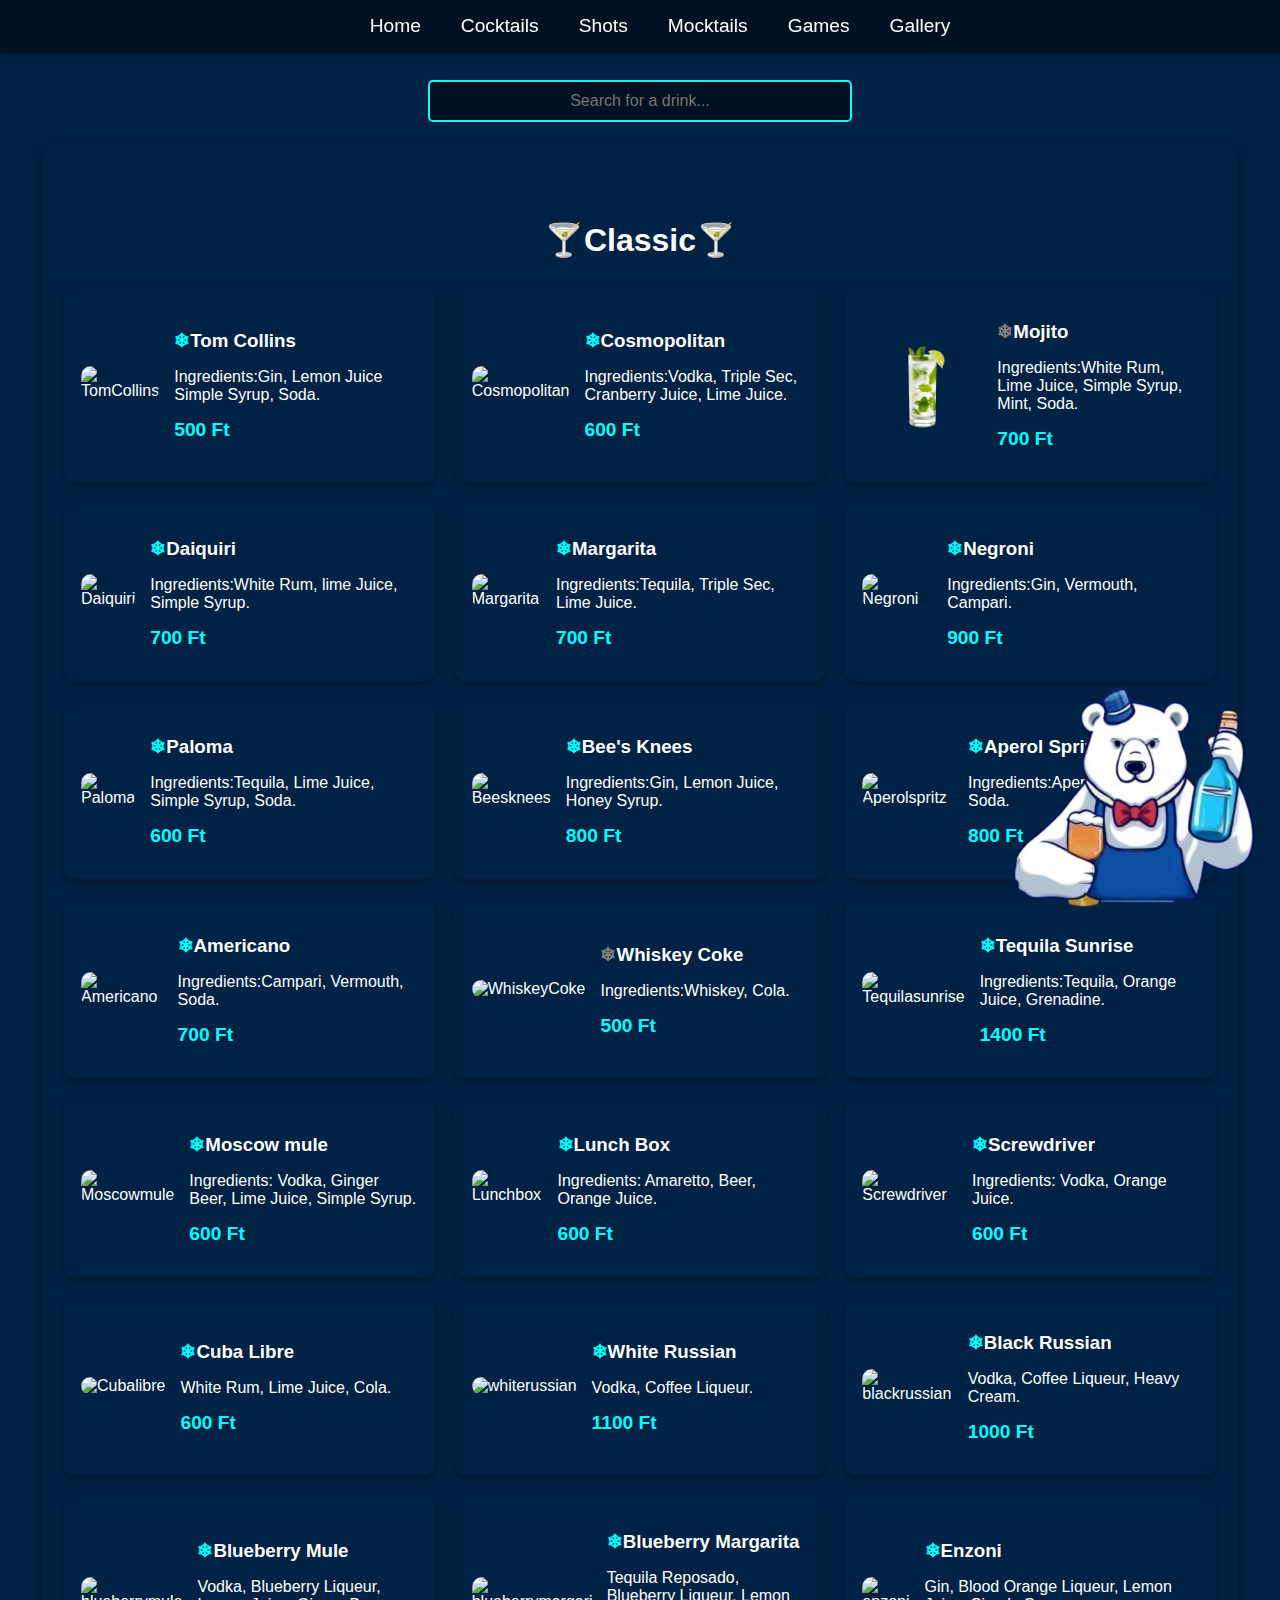
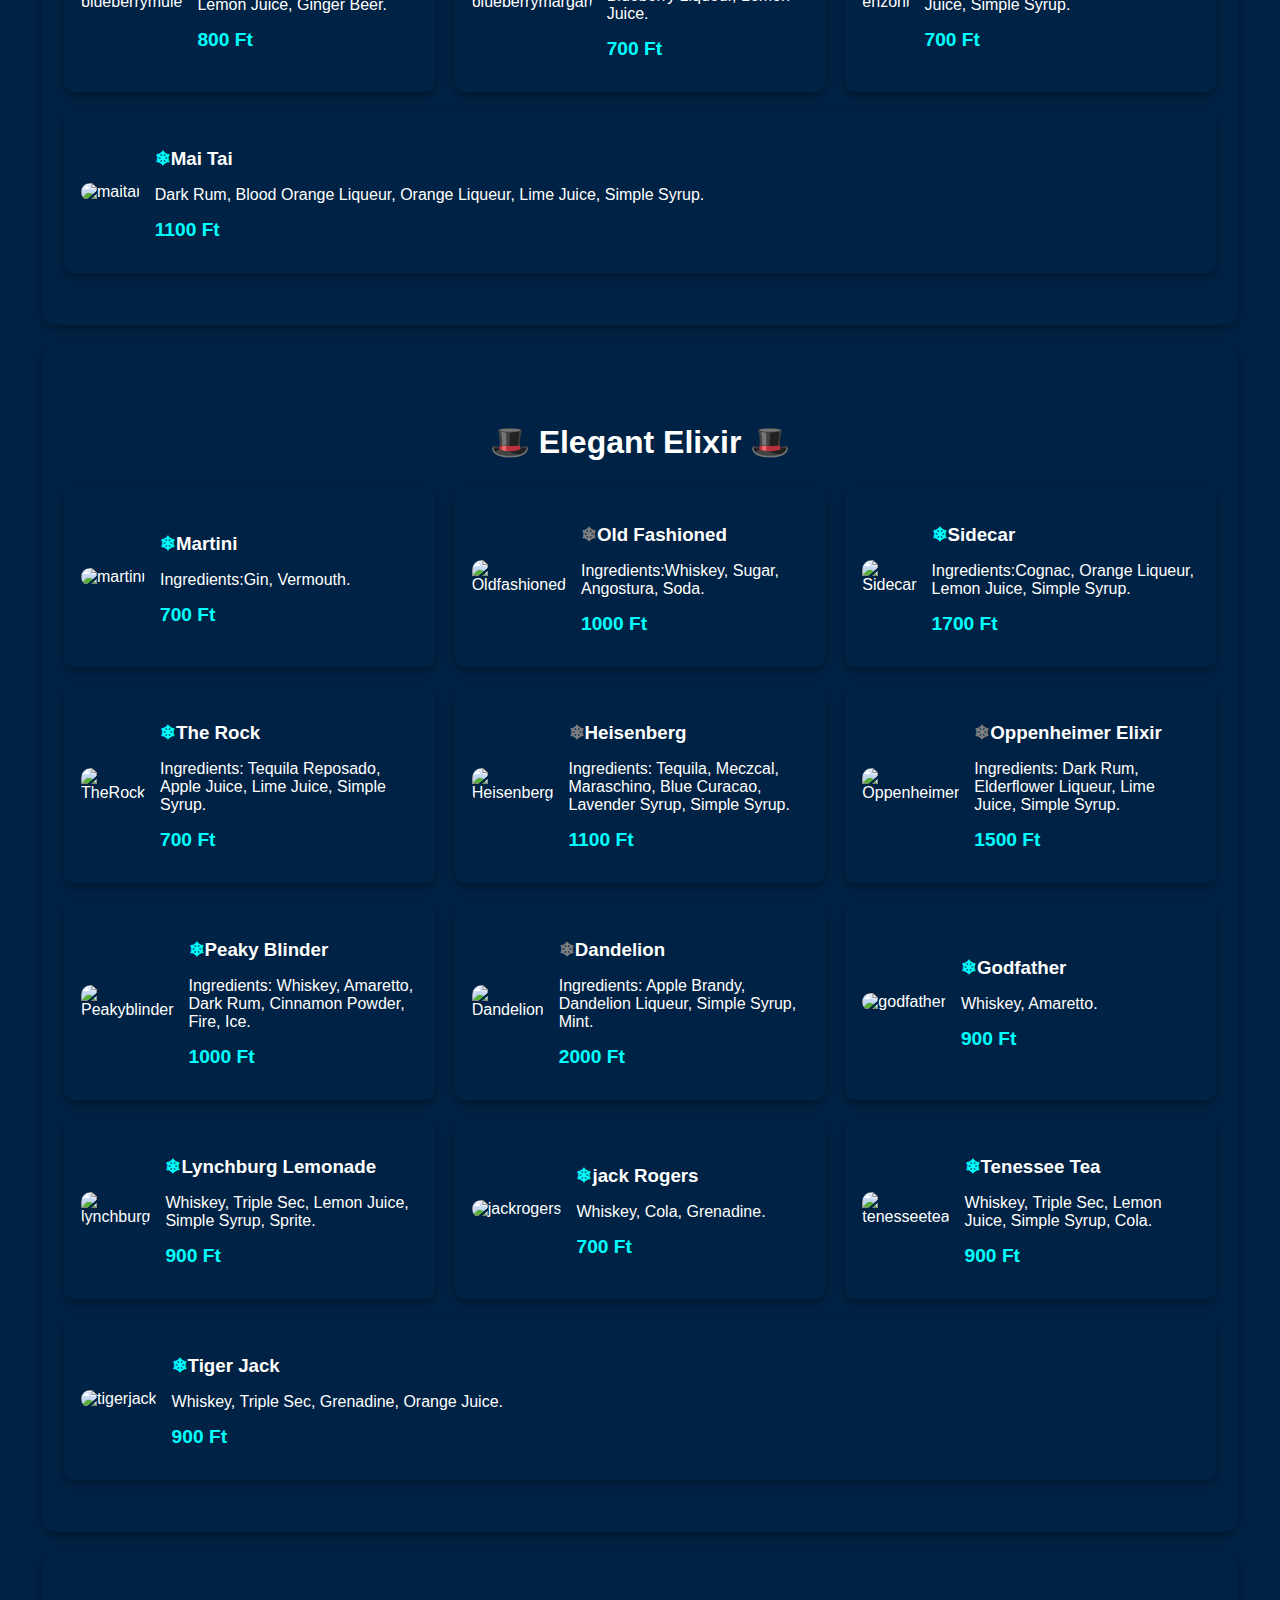
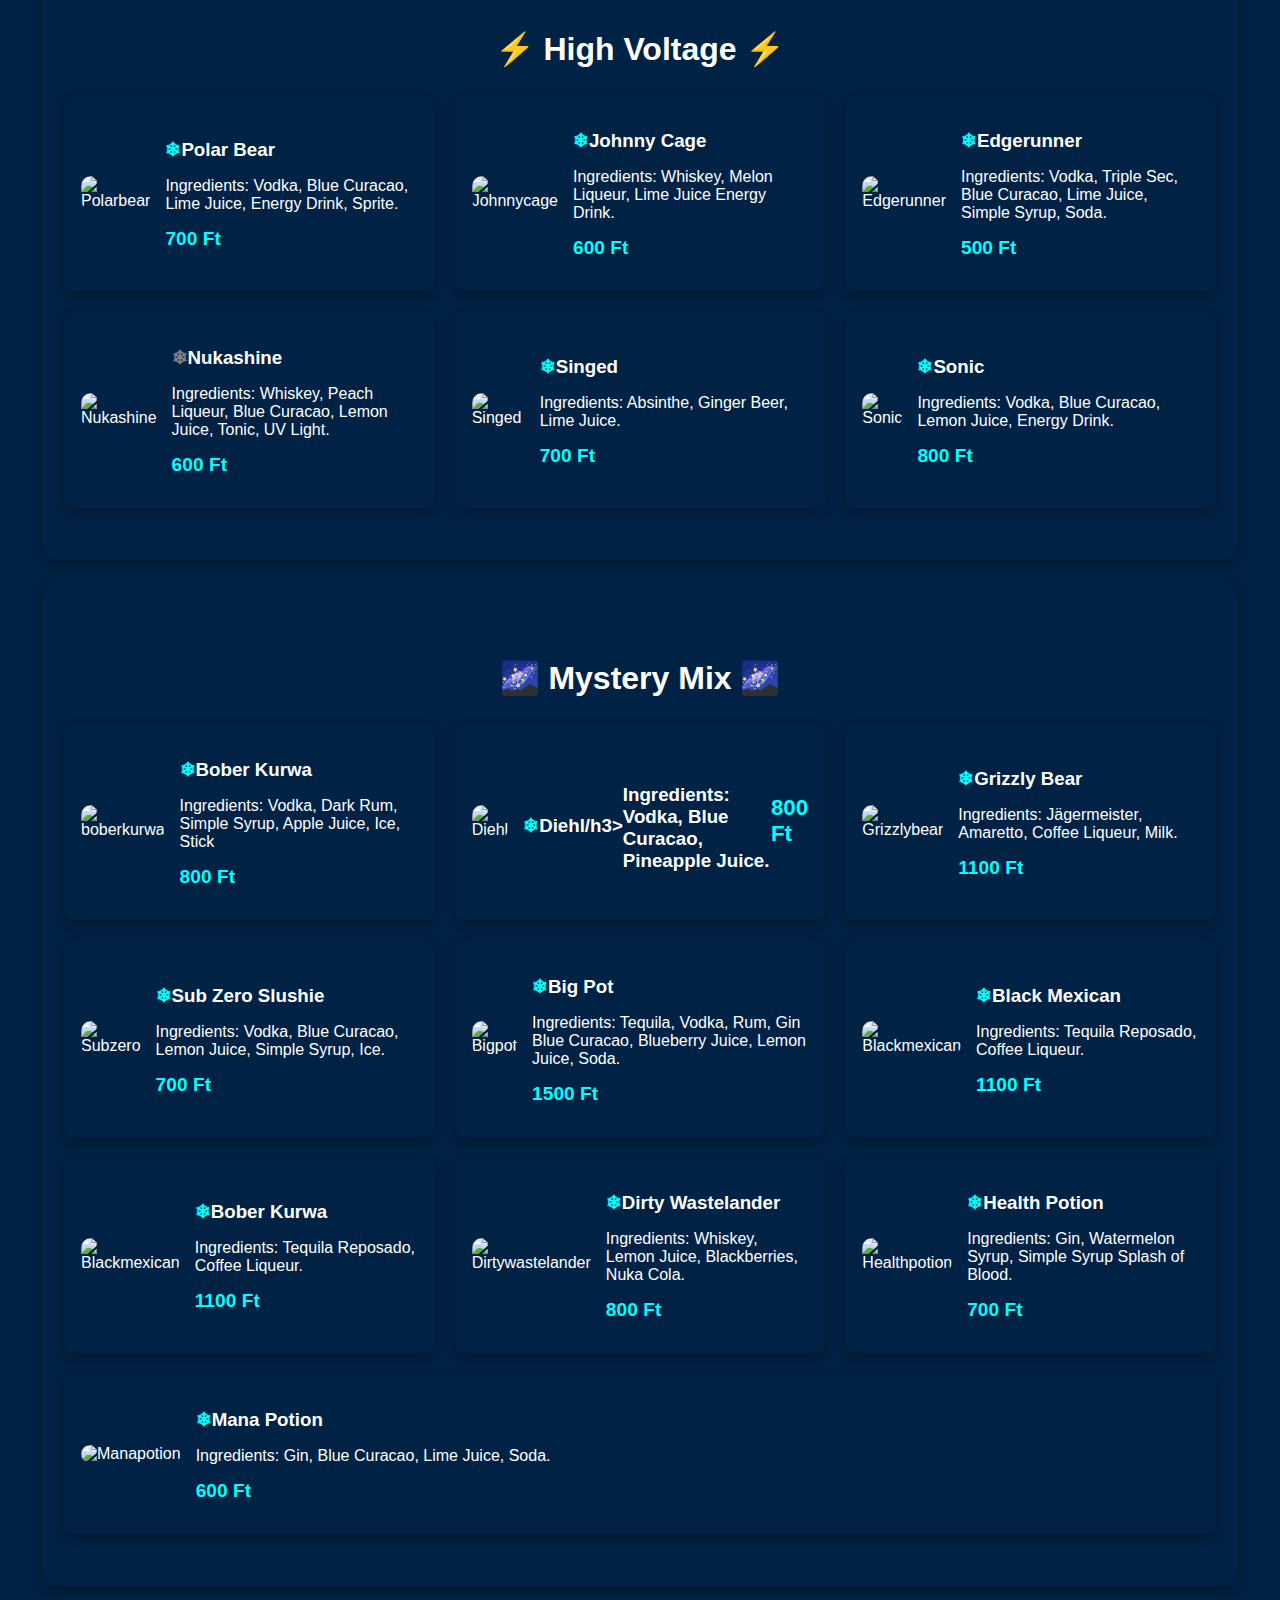
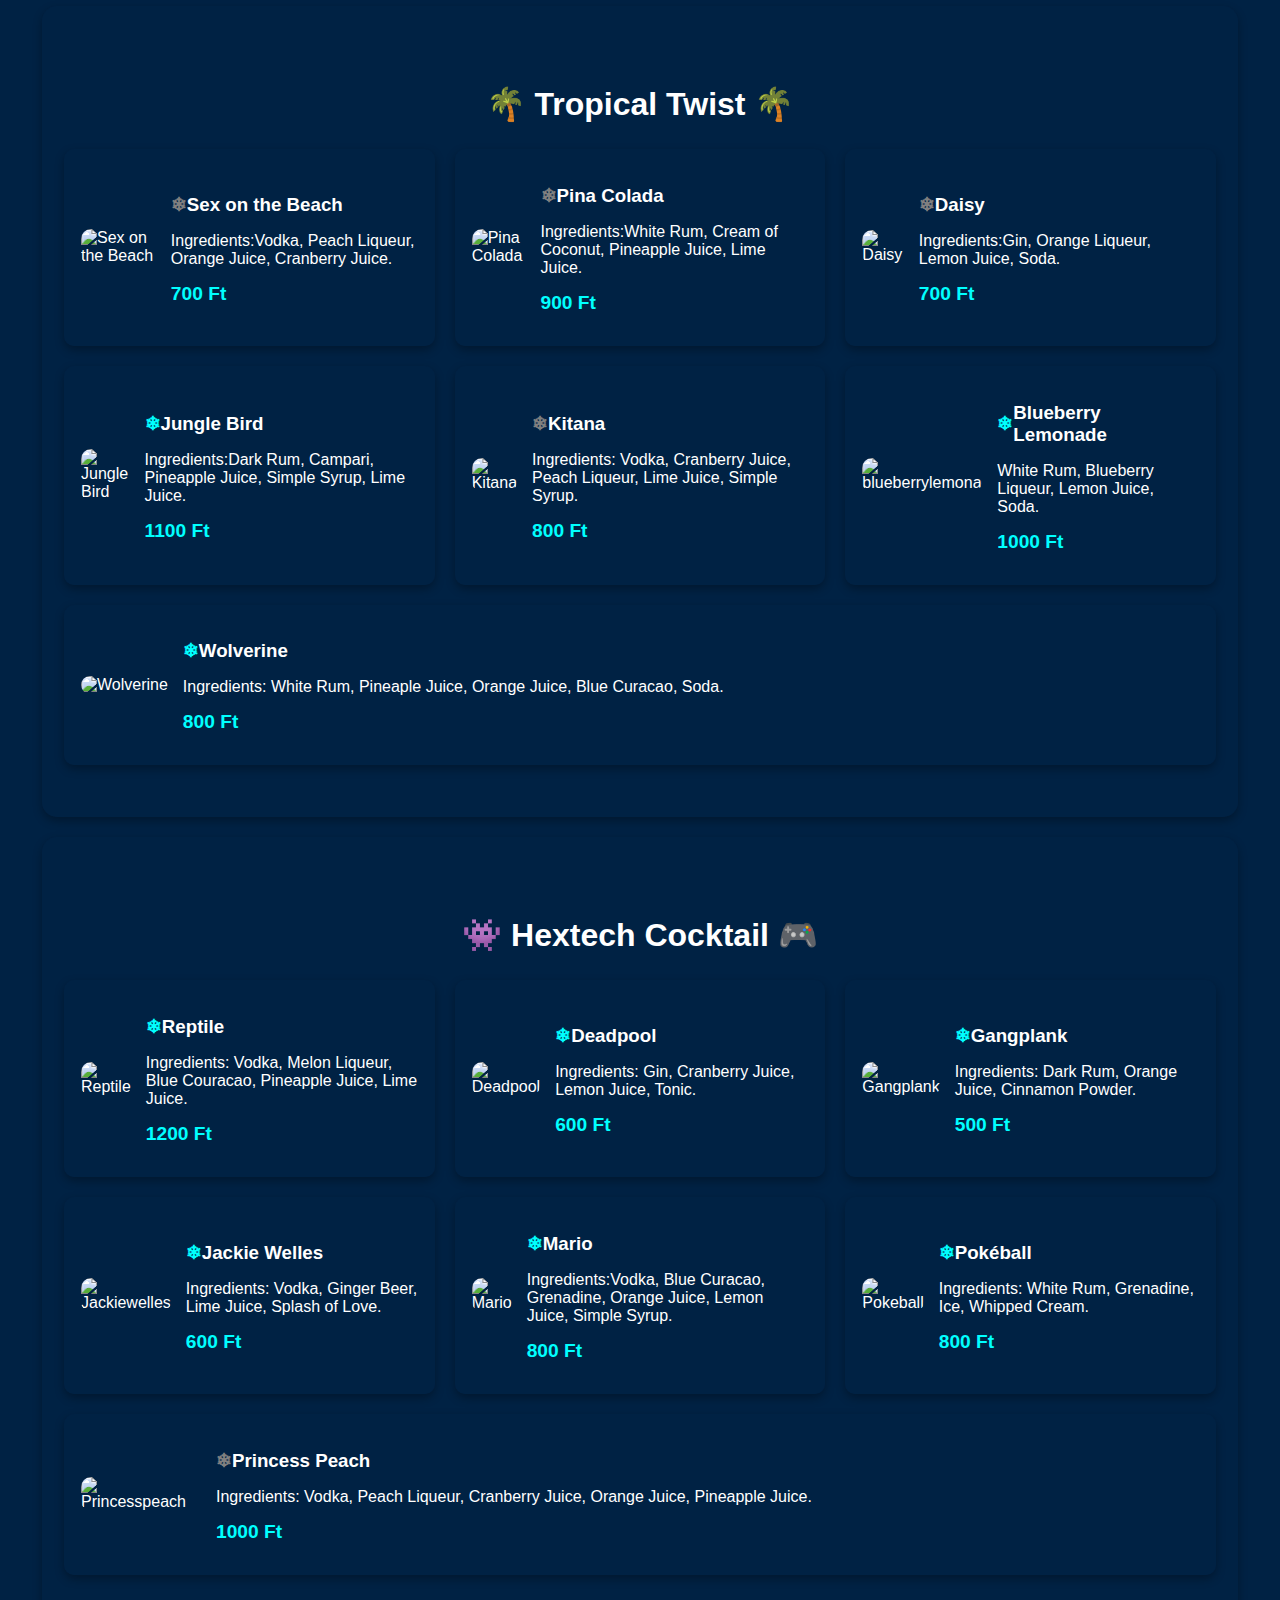
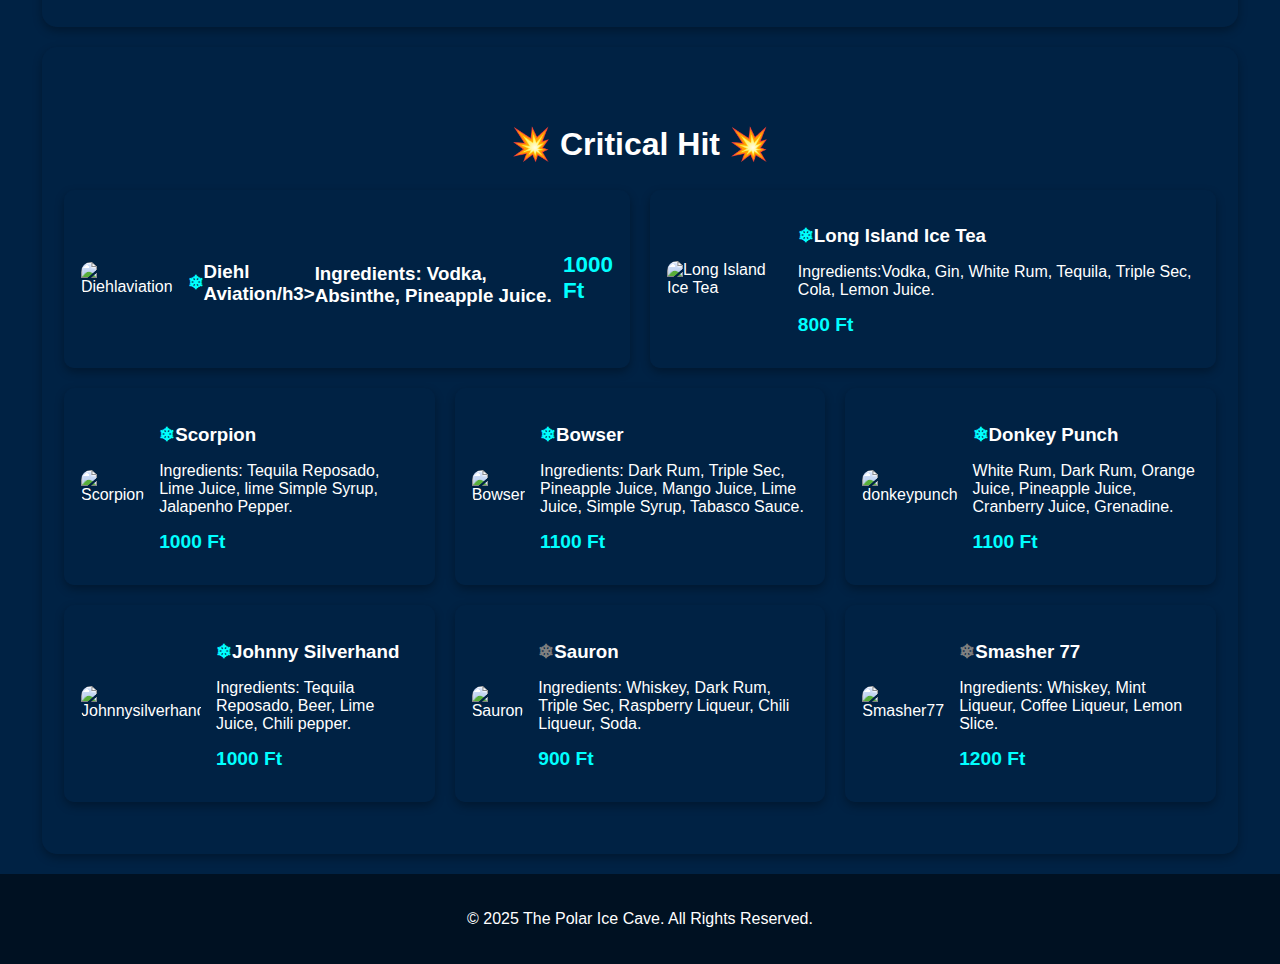
==== commit 12a32cc2: "Add files via upload" ====
--- a/Pages/cocktails.html
+++ b/Pages/cocktails.html
@@ -369,6 +369,22 @@
         <h2>🌌 Mystery Mix 🌌</h2>
         <div class="menu">
             <div class="cocktail">
+                <img src="Pages/Cocktails/boberkurwa.gif" alt="boberkurwa">
+                <div class="cocktail-content">
+                    <h3><span style="color: #00ffff;">❄</span>Bober Kurwa</h3>
+                    <p>Ingredients: Vodka, Dark Rum, Simple Syrup, Apple Juice, Ice, Stick</p>
+		            <p class="price">800 Ft</p>
+                </div>
+            </div>
+            <div class="cocktail">
+                <img src="Cocktails/diehl.png" alt="Diehl">
+                <div class="cocktail-content">
+                    <h3><span style="color: #00ffff;">❄</span>Diehl/h3>
+                    <p>Ingredients: Vodka, Blue Curacao, Pineapple Juice.</p>
+		    <p class="price">800 Ft</p>
+                </div>
+            </div>
+            <div class="cocktail">
                 <img src="Cocktails/grizzly.gif" alt="Grizzlybear">
                 <div class="cocktail-content">
                     <h3><span style="color: #00ffff;">❄</span>Grizzly Bear</h3>
@@ -563,6 +579,14 @@
         <h2>💥 Critical Hit 💥</h2>
         <div class="menu">
             <div class="cocktail">
+                <img src="Cocktails/diehlaviation.png" alt="Diehlaviation">
+                <div class="cocktail-content">
+                    <h3><span style="color: #00ffff;">❄</span>Diehl Aviation/h3>
+                    <p>Ingredients: Vodka, Absinthe, Pineapple Juice.</p>
+		    <p class="price">1000 Ft</p>
+                </div>
+            </div>
+            <div class="cocktail">
                 <img src="Cocktails/longislandicetea.png" alt="Long Island Ice Tea">
                 <div class="cocktail-content">
                     <h3><span style="color: #00ffff;">❄</span>Long Island Ice Tea</h3>
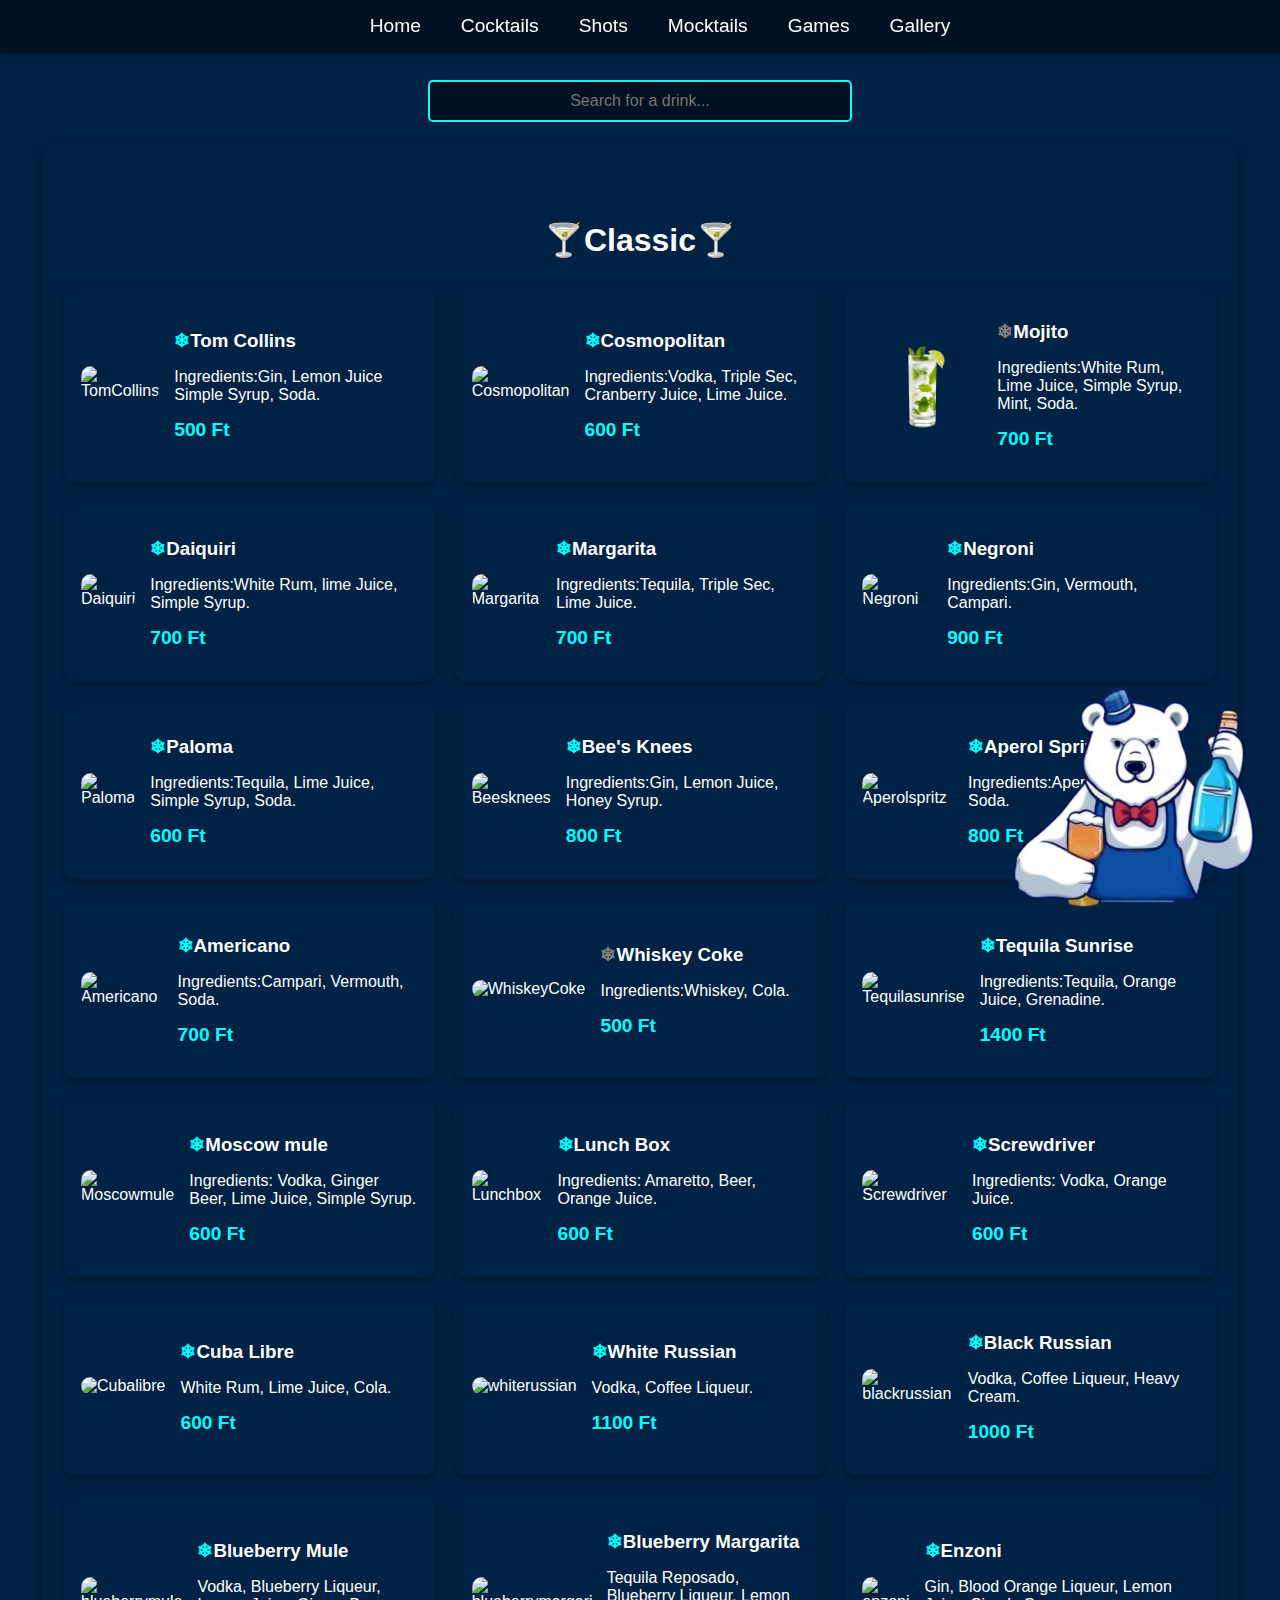
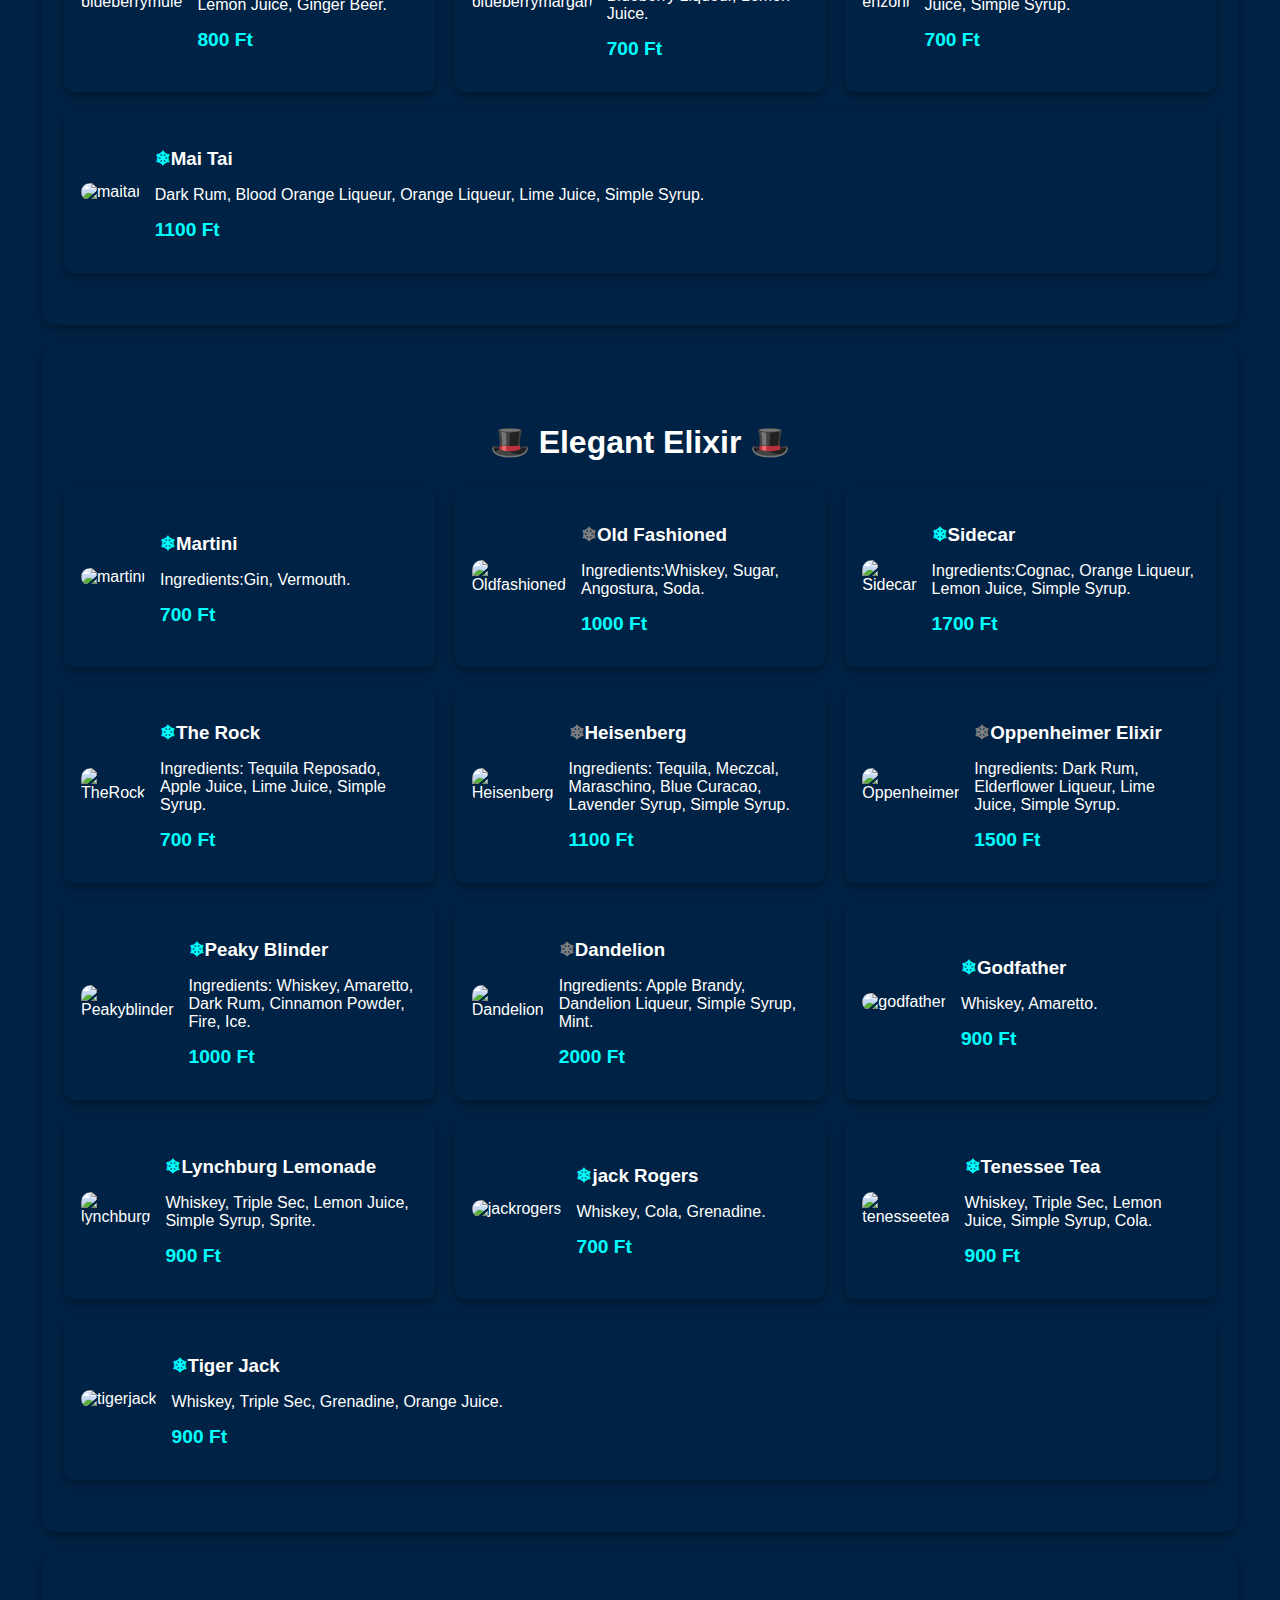
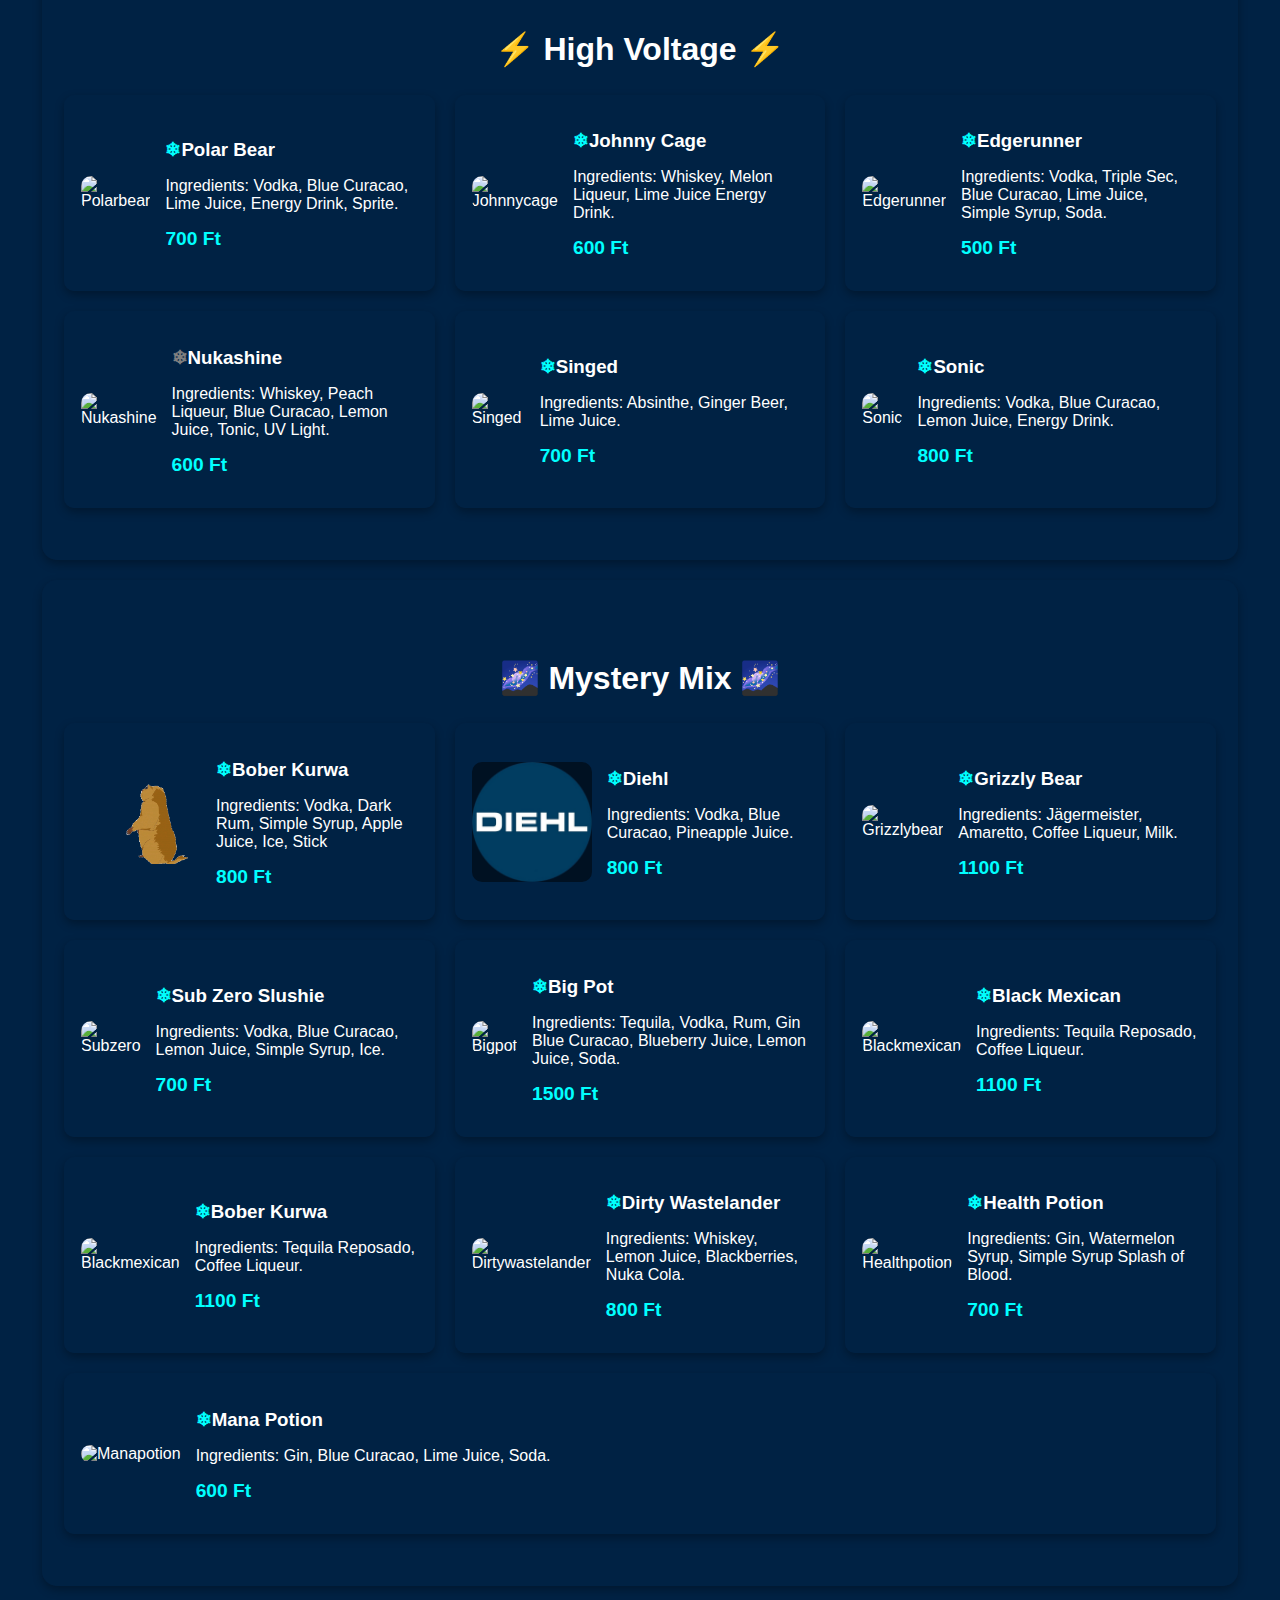
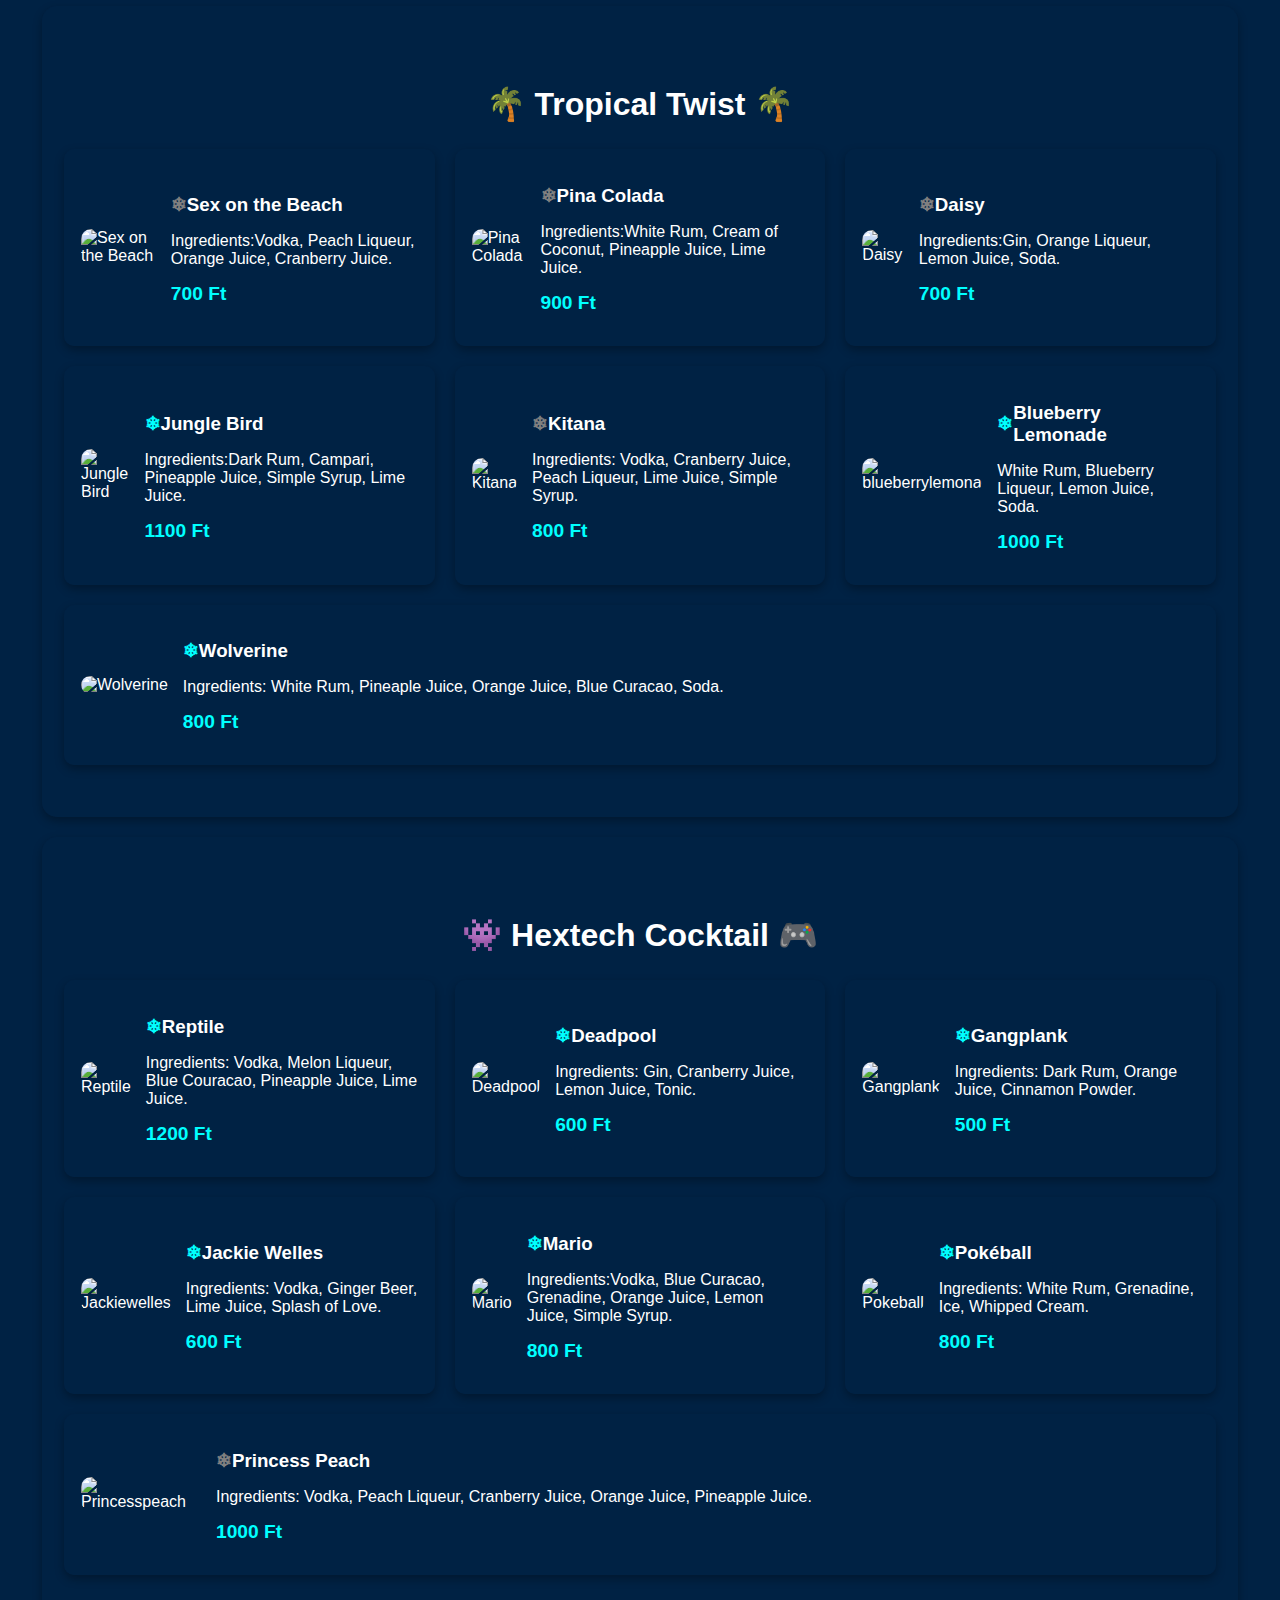
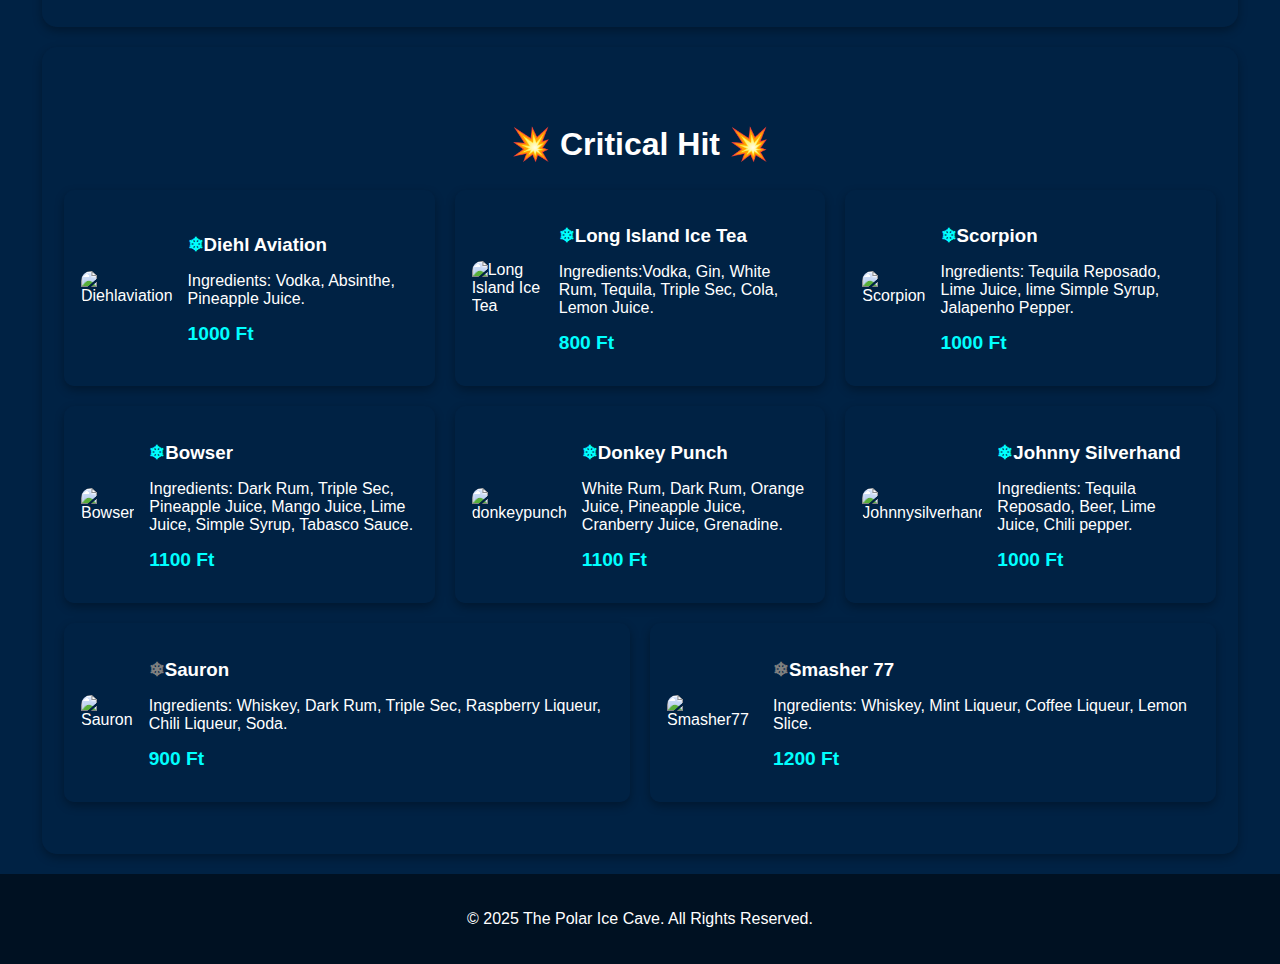
==== commit d67ab876: "Add files via upload" ====
--- a/Pages/cocktails.html
+++ b/Pages/cocktails.html
@@ -369,7 +369,7 @@
         <h2>🌌 Mystery Mix 🌌</h2>
         <div class="menu">
             <div class="cocktail">
-                <img src="Pages/Cocktails/boberkurwa.gif" alt="boberkurwa">
+                <img src="Cocktails/boberkurwa.gif" alt="boberkurwa">
                 <div class="cocktail-content">
                     <h3><span style="color: #00ffff;">❄</span>Bober Kurwa</h3>
                     <p>Ingredients: Vodka, Dark Rum, Simple Syrup, Apple Juice, Ice, Stick</p>
@@ -379,7 +379,7 @@
             <div class="cocktail">
                 <img src="Cocktails/diehl.png" alt="Diehl">
                 <div class="cocktail-content">
-                    <h3><span style="color: #00ffff;">❄</span>Diehl/h3>
+                    <h3><span style="color: #00ffff;">❄</span>Diehl</h3>
                     <p>Ingredients: Vodka, Blue Curacao, Pineapple Juice.</p>
 		    <p class="price">800 Ft</p>
                 </div>
@@ -581,7 +581,7 @@
             <div class="cocktail">
                 <img src="Cocktails/diehlaviation.png" alt="Diehlaviation">
                 <div class="cocktail-content">
-                    <h3><span style="color: #00ffff;">❄</span>Diehl Aviation/h3>
+                    <h3><span style="color: #00ffff;">❄</span>Diehl Aviation</h3>
                     <p>Ingredients: Vodka, Absinthe, Pineapple Juice.</p>
 		    <p class="price">1000 Ft</p>
                 </div>
